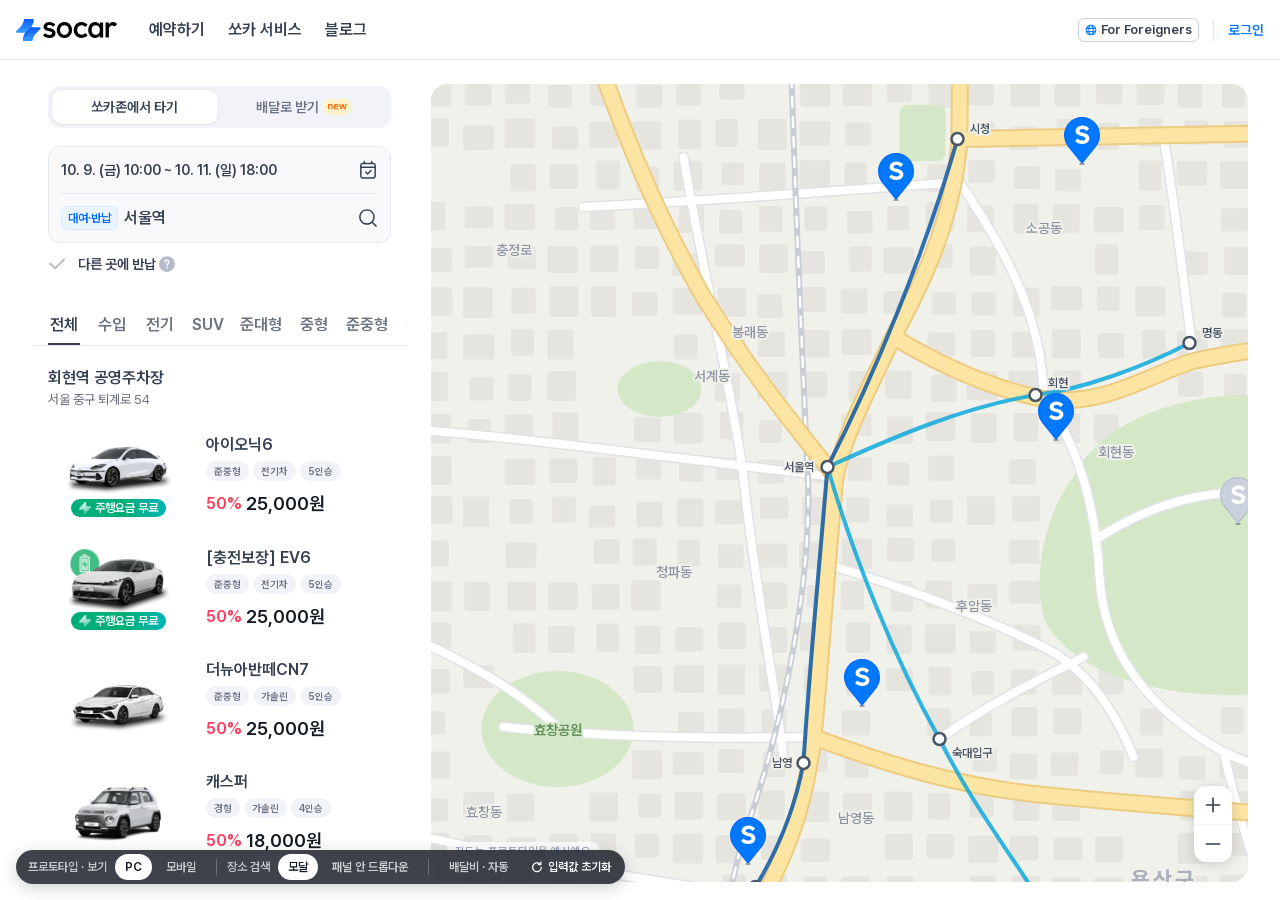
==== index.html @ 8767984e "Show empty delivery request reminder again after focus and scroll" ====
<!doctype html>
<html lang="ko">
<head>
<meta charset="utf-8">
<meta name="viewport" content="width=device-width, initial-scale=1, viewport-fit=cover">
<meta name="description" content="쏘카 웹 예약 — 쏘카존 예약과 배달을 한 화면에서 전환하는 프로토타입">
<title>쏘카존·배달 전환 프로토타입 | 쏘카 웹 예약</title>
<style>
@font-face{font-family:'Pretendard Variable';font-style:normal;font-weight:45 930;font-display:swap;src:url([data-uri]) format('woff2');}
:root{
  color-scheme:light;
  /* SOCAR FRAME 2.0 */
  --white:#FFFFFF;
  --gray-50:#F9F9FB;--gray-100:#F2F3F8;--gray-200:#E5E8EF;--gray-300:#CBD1DC;--gray-400:#B4BBCB;
  --gray-500:#99A1B1;--gray-600:#697383;--gray-700:#4A5667;--gray-800:#354153;--gray-900:#262F3C;--gray-1000:#141A24;
  --blue-50:#EBF5FF;--blue-100:#D6EBFF;--blue-400:#3393FF;--blue-500:#0078FF;--blue-600:#0069FF;--blue-700:#0052E0;
  --indigo-50:#ECEFFE;--indigo-100:#D7DEFE;--indigo-500:#4B68FF;--indigo-600:#3554F8;
  --orange-50:#FFF8E6;--orange-100:#FFF3CC;--orange-300:#FFC566;--orange-500:#FF8800;--orange-600:#FA7900;
  --text-strong:#141A24;--text-primary:#354153;--text-secondary:#697383;--text-tertiary:#99A1B1;--text-disabled:#B4BBCB;
  --primary:#0078FF;--primary-strong:#0069FF;--primary-heavy:#0052E0;
  --border-weak:#F2F3F8;--border:#E5E8EF;
  --negative:#FF3A5B;--positive-strong:#00BB83;--caution:#FF8800;
  --map-land:#F1F1EC;
  --font:'Pretendard Variable','Pretendard',-apple-system,BlinkMacSystemFont,'Apple SD Gothic Neo','Noto Sans KR','Malgun Gothic',system-ui,sans-serif;
  box-sizing:border-box;
  padding-top:env(safe-area-inset-top,0px);
  padding-bottom:env(safe-area-inset-bottom,0px);
}
*,*::before,*::after{box-sizing:border-box}
html{height:100%;scroll-padding-top:env(safe-area-inset-top,0px);-webkit-text-size-adjust:100%;text-size-adjust:100%}
body{margin:0;height:100%;background:#FFFFFF;color:var(--text-primary);font-family:var(--font);font-size:14px;line-height:22px;-webkit-font-smoothing:antialiased;-moz-osx-font-smoothing:grayscale;word-break:keep-all}
p,h2{margin:0}
button{font:inherit;color:inherit;background:none;border:0;padding:0;margin:0;cursor:pointer;text-align:inherit;-webkit-tap-highlight-color:transparent}
input{font:inherit;color:inherit}
svg{display:block;flex:none}
:focus{outline:none}
:focus-visible{outline:2px solid var(--primary);outline-offset:2px}
.sr-only{position:absolute;width:1px;height:1px;padding:0;margin:-1px;overflow:hidden;clip:rect(0,0,0,0);white-space:nowrap;border:0}
.defs{position:absolute;width:0;height:0;overflow:hidden}

/* ── Layout ── */
.app{height:100%;min-height:640px;display:flex;flex-direction:column}
.gnb{flex:none;height:60px;background:#fff;border-bottom:1px solid var(--gray-200);position:relative;z-index:30}
.gnb__inner{max-width:1280px;height:100%;margin:0 auto;padding:12px 16px;display:flex;align-items:center;gap:32px}
.gnb__logo{display:block;flex:none;width:101px;height:22px;border-radius:4px}
.gnb__nav{flex:1;min-width:0;display:flex;align-items:center;gap:23px}
.gnb__nav a{font-size:16px;font-weight:600;line-height:24px;color:var(--text-primary);text-decoration:none;white-space:nowrap;border-radius:6px}
.gnb__util{flex:none;display:flex;align-items:center;gap:14px}
.koro{display:inline-flex;align-items:center;gap:4px;padding:1px 6px;border:1px solid var(--gray-300);border-radius:6px;background:#fff;font-size:13px;font-weight:600;line-height:20px;color:var(--text-primary);text-decoration:none;white-space:nowrap}
.gnb__divider{width:1px;height:22px;border-radius:1px;background:var(--gray-200)}
.gnb__login{font-size:14px;font-weight:600;line-height:22px;color:var(--primary);border-radius:6px}
.main{flex:1;min-height:0;display:flex;justify-content:center;padding:24px 32px 18px}
.main__inner{flex:1;max-width:1280px;min-width:0;height:100%;display:flex;gap:24px}

/* ── Left panel ── */
.panel{flex:none;width:375px;min-height:0;display:flex;flex-direction:column}
.results-scroll{flex:1;min-height:0;overflow-y:auto;overscroll-behavior:contain;scrollbar-width:thin;scrollbar-color:var(--gray-300) transparent}
.controls{flex:none;padding:0 12px}
.seg{position:relative;display:flex;gap:4px;height:42px;padding:4px;border-radius:12px;background:var(--gray-100)}
.seg__slider{position:absolute;top:4px;left:4px;width:calc(50% - 6px);height:34px;border-radius:10px;background:#fff;box-shadow:0 0 2px rgba(38,47,60,.12),0 1px 2px rgba(38,47,60,.06);transition:transform .2s ease}
.seg[data-mode="delivery"] .seg__slider{transform:translateX(calc(100% + 4px))}
.seg__btn{position:relative;z-index:1;flex:1;min-width:0;height:34px;padding:6px;border-radius:10px;display:inline-flex;align-items:center;justify-content:center;gap:2px;font-size:14px;font-weight:600;line-height:22px;color:var(--text-secondary);white-space:nowrap;transition:color .2s ease}
.seg__btn[aria-selected="true"]{color:var(--text-primary)}
.seg__btn:focus-visible{outline-offset:-2px}
.seg__new{display:inline-flex;align-items:center;height:14px;padding:0 5px;margin-left:2px;border-radius:999px;background:var(--orange-100);font-size:9px;font-weight:700;line-height:14px;letter-spacing:.2px;color:var(--orange-600)}

.fields{display:flex;flex-direction:column;gap:6px;margin-top:18px}
.field{width:100%;display:flex;align-items:center;gap:12px;padding:12px;border:1px solid var(--border);border-radius:12px;background:#fff;text-align:left;transition:border-color .15s ease}
.field:hover{border-color:var(--gray-300)}
.field__text{flex:1;min-width:0;font-size:14px;font-weight:600;line-height:22px;color:var(--text-primary);white-space:nowrap;overflow:hidden;text-overflow:ellipsis}
.field__icon{flex:none;color:var(--text-primary)}
.loc{width:100%;display:flex;align-items:center;gap:12px;padding:10px 12px;border:1px solid var(--border);border-radius:12px;background:#fff;text-align:left;transition:border-color .15s ease}
.loc:hover{border-color:var(--gray-300)}
.loc__lead{flex:none;display:flex;align-items:center}
.loc__body{flex:1;min-width:0;display:flex;flex-direction:column;gap:1px}
.loc__title{font-size:16px;font-weight:600;line-height:24px;color:var(--text-primary);white-space:nowrap;overflow:hidden;text-overflow:ellipsis}
.loc__title.is-placeholder{color:var(--text-tertiary)}
.loc__sub{min-width:0;font-size:13px;font-weight:500;line-height:20px;color:var(--text-secondary);white-space:nowrap;overflow:hidden;text-overflow:ellipsis}
.loc__trail{flex:none;color:var(--text-primary)}
/* 배달 + 반납 묶음 */
.locgroup{border:1px solid var(--border);border-radius:12px;background:#fff;overflow:hidden}
.locrow{width:100%;display:flex;align-items:center;gap:12px;padding:10px 12px;background:#fff;text-align:left;transition:background-color .15s}
.locrow:hover{background:var(--gray-50)}
.locrow:focus-visible{outline-offset:-2px;border-radius:12px}
.locrow+.locrow{border-top:1px solid var(--border)}
.locrow__title{flex:1;min-width:0;font-size:16px;font-weight:600;line-height:24px;color:var(--text-primary);white-space:nowrap;overflow:hidden;text-overflow:ellipsis}
.locrow__title.is-placeholder{color:var(--text-tertiary)}
.tag{display:inline-flex;align-items:center;padding:2px 6px;border-radius:6px;font-size:12px;font-weight:600;line-height:18px;white-space:nowrap}
.tag--del{background:var(--blue-50);border:1px solid var(--blue-100);color:var(--primary-strong)}
.tag--ret{background:var(--indigo-50);border:1px solid var(--indigo-100);color:var(--indigo-500)}

.ret-slot{min-height:22px;margin-top:10px;display:flex}
.ret-info{display:flex;align-items:center;gap:6px;font-size:13px;font-weight:500;line-height:22px;color:var(--text-tertiary)}
.ret-toggle{display:inline-flex;align-items:center;gap:8px;border-radius:8px}
.ret-toggle__label{font-size:14px;font-weight:600;line-height:22px;color:#637080}
.ret-toggle__fee{margin-left:-4px;font-size:12px;font-weight:600;line-height:18px;color:var(--indigo-500)}

.chips{position:sticky;top:0;z-index:2;display:flex;gap:6px;margin-top:14px;padding:10px 12px;background:#fff;overflow-x:auto;scrollbar-width:none}
.results-scroll.is-browsing .chips{box-shadow:0 1px 0 var(--border-weak)}
.chips::-webkit-scrollbar{display:none}
.chip{flex:none;height:38px;padding:0 14px;border:1px solid var(--gray-200);border-radius:19px;background:#fff;font-size:14px;font-weight:600;line-height:22px;color:var(--text-primary);white-space:nowrap;transition:background-color .15s,border-color .15s,color .15s}
.chip:hover{border-color:var(--gray-300)}
.chip[aria-pressed="true"]{background:var(--gray-900);border-color:var(--gray-900);color:#fff}
.chip:focus-visible{outline-offset:1px}
.list{min-height:calc(100% - 58px);margin-top:6px;padding-bottom:64px}
.list:focus-visible{outline-offset:-2px;border-radius:16px}

/* zone groups / car items */
.zone-group{border-radius:24px;padding-bottom:16px;background:#fff;transition:background-color .5s ease}
.zone-group+.zone-group{margin-top:8px}
.zone-group.is-flash{background:var(--blue-50);transition-duration:.08s}
.zoneinfo{display:flex;align-items:center;gap:6px;padding:10px 16px 12px}
.zoneinfo__name{font-size:16px;font-weight:600;line-height:24px;color:var(--text-primary)}
.zoneinfo__copy{flex:1;min-width:0}
.zoneinfo__oneway{display:block;font-size:12px;line-height:20px;color:#0078FF;font-weight:600}
.zone-query-status{min-height:100px;padding:12px 16px;background:#F2F7FF;border-bottom:1px solid #E8EBF1;font-size:13px;line-height:20px;color:#374553}
.zone-query-status strong{display:block;color:#0078FF;font-size:14px}
.zone-query-status small{display:block;color:#646F80;font-size:11px}
.zone-ret-option{width:100%}
.zone-ret-option .ret-toggle{width:100%;padding:9px 10px;border:1px solid #DCE4EE;border-radius:8px;background:#F7F9FC}
.zone-ret-option .ret-toggle__label{color:#374553}
.zone-ret-option .ret-info{margin-top:6px;padding-left:2px;font-size:12px}
.zoneinfo__addr{font-size:12px;font-weight:500;line-height:18px;color:var(--text-secondary)}
.cars{display:flex;flex-direction:column;gap:2px}
.dlist{display:flex;flex-direction:column;gap:4px}
.car{position:relative;width:100%;display:flex;align-items:center;gap:16px;padding:12px 16px;border-radius:0;background:transparent;text-align:left;transition:background-color .15s ease}
@media (hover:hover) and (pointer:fine){.app:not(.is-mobile) button.car:hover{background:#F9F9FB;border-radius:12px}}
.car:focus-visible{outline-offset:-2px}
.car__dim{width:100%;display:flex;align-items:center;gap:16px;opacity:.3}
.car__thumb{flex:none;width:140px;display:flex;flex-direction:column;align-items:center}
.car__img{display:block;width:110px;height:70px;object-fit:cover}
.badge-free{position:relative;margin-top:-3px;display:inline-flex;align-items:center;gap:4px;padding:0 8px;border-radius:40px;background:linear-gradient(90deg,#00AE7A 56.754%,#00B5AF 94.296%);font-size:12px;font-weight:600;line-height:18px;color:#fff;white-space:nowrap}
.car__info{flex:1;min-width:0;display:flex;flex-direction:column;gap:10px}
.car__row{display:flex;flex-direction:column;gap:4px;min-width:0}
.car__name{font-size:16px;font-weight:600;line-height:24px;color:var(--text-primary);white-space:nowrap;overflow:hidden;text-overflow:ellipsis}
.car__chips{display:flex;flex-wrap:wrap;gap:4px}
.mini-chip{padding:2px 8px;border-radius:16px;background:var(--gray-100);font-size:10px;font-weight:600;line-height:16px;color:var(--text-secondary);white-space:nowrap}
.car__sub{display:flex;flex-direction:column}
.price{display:flex;align-items:center;gap:4px;font-weight:600;white-space:nowrap}
.price__rate{font-size:16px;line-height:24px;color:var(--negative)}
.price__amount{font-size:18px;line-height:26px;color:var(--text-strong)}
.fee{display:flex;align-items:center;gap:2px;font-size:10px;font-weight:600;line-height:16px;color:var(--indigo-600)}
.reserved-tag{position:absolute;left:50%;top:50%;transform:translate(-50%,-50%);padding:3px 8px;border-radius:6px;background:var(--gray-500);font-size:12px;font-weight:600;line-height:18px;color:#fff;white-space:nowrap}
.nudge{margin:0 12px 12px;padding:16px;border:1px solid var(--border);border-radius:16px;background:var(--gray-50)}
.nudge__title{font-size:16px;font-weight:600;line-height:24px;color:var(--text-strong)}
.nudge__body{margin-top:4px;font-size:14px;line-height:22px;color:var(--text-secondary)}
.nudge__actions{display:flex;flex-wrap:wrap;gap:8px;margin-top:14px}

/* ActionButton */
.btn{display:inline-flex;align-items:center;justify-content:center;padding:12px 18px;border-radius:12px;font-size:14px;font-weight:600;line-height:22px;white-space:nowrap;transition:filter .15s,background-color .15s}
.btn:hover{filter:brightness(.96)}
.btn--primary{background:var(--primary);color:#fff}
.btn--secondary{background:var(--blue-100);color:var(--primary-heavy)}
.btn:disabled{opacity:.4;cursor:default;filter:none}
.btn--ghost{background:transparent;color:var(--text-secondary)}
.btn--ghost:hover{filter:none;background:rgba(38,47,60,.06);color:var(--text-primary)}
.btn--sm{padding:6px 12px;border-radius:10px;font-size:13px;line-height:20px}
.btn--outline{background:#fff;color:var(--text-primary);box-shadow:inset 0 0 0 1px var(--gray-200)}
.btn--outline:hover{filter:none;background:var(--gray-50)}

/* ── Map ── */
.map{position:relative;flex:1;min-width:0;border-radius:16px;overflow:hidden;background:var(--map-land);isolation:isolate}
.map__viewport{position:absolute;inset:0;overflow:hidden;cursor:grab;touch-action:none;border-radius:16px}
.map__viewport.is-dragging{cursor:grabbing}
.map__viewport:focus-visible{outline:2px solid var(--primary);outline-offset:-2px}
.map__svg{position:absolute;inset:0;width:100%;height:100%;display:block;pointer-events:none;user-select:none;-webkit-user-select:none}
.ml{font-family:var(--font);paint-order:stroke;stroke:var(--map-land);stroke-width:calc(4px / var(--z,1));stroke-linejoin:round}
.ml--district{font-size:calc(22px / var(--z,1));font-weight:700;fill:#A9B0BB;letter-spacing:calc(3px / var(--z,1))}
.ml--area{font-size:calc(14px / var(--z,1));font-weight:500;fill:#8B93A1}
.ml--park{font-size:calc(14px / var(--z,1));font-weight:600;fill:#5C8C58;stroke:#D4E8C8}
.ml--water{font-size:calc(18px / var(--z,1));font-weight:600;fill:#6C9AC5;stroke:#BFD9F1;letter-spacing:calc(6px / var(--z,1))}
.ml--stn{font-size:calc(12px / var(--z,1));font-weight:600;fill:#4A5667}
.overlay{position:absolute;inset:0;overflow:hidden;pointer-events:none}
.overlay__layer{position:absolute;inset:0}
.map[data-mode="delivery"] #zoneLayer{visibility:hidden}
.poi{position:absolute;display:flex;align-items:center;gap:4px;transform:translate(-4px,-50%);font-size:12px;font-weight:600;line-height:16px;color:#4A5667;white-space:nowrap;opacity:0;transition:opacity .2s;text-shadow:0 0 3px #F1F1EC,0 0 3px #F1F1EC,0 0 2px #F1F1EC}
.poi::before{content:'';flex:none;width:8px;height:8px;border-radius:50%;background:#fff;border:2px solid #99A1B1}
.overlay.show-poi .poi{opacity:1}

/* zone pins */
.zpin{position:absolute;width:36px;height:48px;margin:-48px 0 0 -18px;border-radius:18px;transform-origin:50% 100%;transition:transform .16s ease;pointer-events:auto}
.zpin:hover,.zpin.is-hover,.zpin.is-active{transform:scale(1.14);z-index:3}
.zpin:focus-visible{outline-offset:0}
.zpin.is-enter svg{animation:pin-drop .34s cubic-bezier(.2,.7,.2,1) var(--d,0ms) both}
.zpin__tip{position:absolute;left:50%;bottom:calc(100% + 4px);transform:translateX(-50%);display:flex;align-items:center;gap:4px;padding:6px 10px;border-radius:12px;background:#fff;box-shadow:0 2px 10px rgba(38,47,60,.18);font-size:12px;font-weight:600;line-height:18px;color:var(--text-primary);white-space:nowrap;opacity:0;pointer-events:none;transition:opacity .15s}
.zpin__tip b{font-weight:600;color:var(--primary)}
.zpin.is-empty .zpin__tip b{color:var(--text-tertiary)}
.zpin:hover .zpin__tip,.zpin.is-hover .zpin__tip,.zpin.is-active .zpin__tip,.zpin:focus-visible .zpin__tip{opacity:1}

/* 배달·반납 핀 — 지도를 움직이면 가운데 핀이 꽂힘 */
.pin{position:absolute;display:flex;flex-direction:column;align-items:center;pointer-events:auto;cursor:pointer;border-radius:14px}
.map__viewport.is-dragging .pin{cursor:grabbing}
.pin:focus-visible{outline-offset:2px}
.pin.is-active{z-index:4}
.pin__label{display:inline-flex;align-items:center;justify-content:center;gap:4px;padding:4px 10px;border-radius:100px;background:var(--gray-900);font-size:12px;font-weight:600;line-height:18px;color:#fff;white-space:nowrap;box-shadow:0 2px 8px rgba(20,26,36,.25);transition:transform .18s cubic-bezier(.2,.7,.2,1),background-color .15s}
.pin__stem{width:2px;height:25px;border-radius:1px;background:var(--gray-900);transform-origin:50% 100%;transition:transform .18s cubic-bezier(.2,.7,.2,1)}
.pin--simple{transform:translate(-50%,-100%)}
.pin--car{transform:translate(-50%,-69px)}
.pin--car .pin__label{min-width:75px}
.pin--car .pin__stem{height:22px}
.pin__car{display:block;transition:transform .18s cubic-bezier(.2,.7,.2,1)}
.pin:hover .pin__label{background:var(--gray-1000)}
.pin__ground{position:absolute;left:50%;bottom:-3px;width:12px;height:5px;margin-left:-6px;border-radius:50%;background:rgba(20,26,36,.32);opacity:0;transition:opacity .15s}
.pin--car .pin__ground{bottom:-5px}
/* 들림 → 꽂힘 */
.pin.is-lifted .pin__label{transform:translateY(-10px)}
.pin.is-lifted .pin__stem{transform:scaleY(1.4)}
.pin--car.is-lifted .pin__stem{transform:scaleY(1.45)}
.pin--car.is-lifted .pin__car{transform:translateY(-10px)}
.pin.is-lifted .pin__ground{opacity:1}
.pin.is-plant .pin__label,.pin--car.is-plant .pin__car{animation:plant .32s cubic-bezier(.3,.7,.4,1)}
.pin.is-plant .pin__stem{animation:plant-stem .32s cubic-bezier(.3,.7,.4,1)}
@keyframes plant{0%{transform:translateY(-10px)}60%{transform:translateY(2px)}100%{transform:none}}
@keyframes plant-stem{0%{transform:scaleY(1.4)}60%{transform:scaleY(.92)}100%{transform:none}}
/* 가운데가 아닌 핀이 아직 확정 전이면 주황 점 */
.pin.is-pending .pin__label::after{content:'';width:6px;height:6px;border-radius:50%;background:var(--caution);box-shadow:0 0 0 2px var(--gray-900)}
.pin.is-enter{animation:pin-in .32s cubic-bezier(.2,.7,.2,1)}
/* 확정된 핀: 연필 아이콘 + hover/focus 때 '위치 수정'이 펼쳐짐 */
.pin.is-set .pin__label{gap:3px;padding:4px 8px 4px 10px}
.pin__name{white-space:nowrap}
.pin__more{max-width:0;opacity:0;overflow:hidden;white-space:nowrap;transition:max-width .22s cubic-bezier(.2,.7,.2,1),opacity .18s}
.pin__edit{opacity:.75}
.pin.is-set:hover .pin__label,.pin.is-set:focus-visible .pin__label{background:var(--primary)}
.pin.is-set:hover .pin__stem,.pin.is-set:focus-visible .pin__stem{background:var(--primary)}
.pin.is-set:hover .pin__more,.pin.is-set:focus-visible .pin__more,.pin.is-coach .pin__more{max-width:64px;opacity:1}
.pin.is-set:hover .pin__edit,.pin.is-set:focus-visible .pin__edit{opacity:1}
.pin.is-set.is-pending .pin__label::after{order:-1}
/* 처음 확정한 뒤 한 번 보여주는 말풍선 */
.pin__coach{position:absolute;left:calc(100% + 10px);top:-1px;padding:6px 10px;border-radius:10px;background:#fff;box-shadow:0 4px 14px rgba(38,47,60,.18);font-size:12px;font-weight:600;line-height:18px;color:var(--text-primary);white-space:nowrap;opacity:0;transform:translateX(-4px);pointer-events:none;transition:opacity .2s,transform .2s}
.pin__coach::before{content:'';position:absolute;left:-5px;top:50%;width:10px;height:10px;margin-top:-5px;background:#fff;transform:rotate(45deg);border-radius:2px}
.pin.is-coach .pin__coach{opacity:1;transform:none}
.pin.is-coach .pin__label{background:var(--primary)}
.pin.is-coach .pin__stem{background:var(--primary)}
.pin.is-editing .pin__coach{display:none}

.map__top{position:absolute;top:16px;left:50%;z-index:9;transform:translateX(-50%);width:calc(100% - 140px);display:flex;justify-content:center;pointer-events:none}
.snackbar{display:flex;align-items:center;gap:8px;max-width:100%;padding:12px 16px;border-radius:20px;background:var(--gray-900);font-size:14px;font-weight:400;line-height:22px;color:#fff;opacity:0;transform:translateY(-8px);transition:opacity .2s,transform .2s}
.snackbar.is-show{opacity:1;transform:none}
.map__research{position:absolute;top:16px;left:50%;z-index:7;display:inline-flex;align-items:center;gap:6px;padding:8px 14px 8px 12px;border-radius:100px;background:#fff;box-shadow:0 2px 12px rgba(38,47,60,.2);font-size:14px;font-weight:600;line-height:22px;color:var(--primary);white-space:nowrap;opacity:0;pointer-events:none;transform:translate(-50%,-6px);transition:opacity .2s,transform .2s}
.map__research.is-show{opacity:1;pointer-events:auto;transform:translate(-50%,0)}
.zoomctl{position:absolute;right:16px;bottom:20px;z-index:8;display:flex;flex-direction:column;border-radius:12px;background:#fff;box-shadow:0 2px 12px rgba(38,47,60,.18);overflow:hidden}
.zoomctl button{width:38px;height:38px;display:flex;align-items:center;justify-content:center;color:var(--text-primary);border-radius:0}
.zoomctl button:hover:not(:disabled){background:var(--gray-50)}
.zoomctl button+button{border-top:1px solid var(--gray-100)}
.zoomctl button:disabled{color:var(--text-disabled);cursor:default}
.zoomctl button:focus-visible{outline-offset:-2px}
.map__caption{padding:2px 8px;border-radius:6px;background:rgba(255,255,255,.82);font-size:11px;font-weight:500;line-height:16px;color:var(--text-tertiary)}

/* 하단 확정 바 (Figma: blur 15 · white 50% · radius 14) */
.pinbar{position:absolute;left:50%;bottom:20px;z-index:9;width:min(444px,calc(100% - 120px));transform:translateX(-50%);padding:12px 16px;border:1px solid #fff;border-radius:14px;background:rgba(255,255,255,.6);-webkit-backdrop-filter:blur(15px);backdrop-filter:blur(15px);box-shadow:0 4px 6px rgba(0,0,0,.04)}
.pinbar[hidden]{display:none}
.app:not(.is-mobile) .pinbar{top:20px;bottom:auto;width:min(540px,calc(100% - 32px))}
.app:not(.is-mobile) .map.has-pinbar .map__top{top:calc(var(--pinbar-height,68px) + 24px)}
.pinbar.is-enter{animation:bar-in .26s cubic-bezier(.2,.7,.2,1)}
.pinbar__row{display:flex;align-items:center;gap:12px}
.pinbar__row .btn--ghost{margin-right:-6px}
.pinbar__body{flex:1;min-width:0;display:flex;flex-direction:column;gap:1px}
.pinbar__name{display:inline-flex;align-items:center;gap:4px;max-width:100%;border-radius:6px;font-size:14px;font-weight:600;line-height:22px;color:var(--text-strong)}
.pinbar__name>span{min-width:0;white-space:nowrap;overflow:hidden;text-overflow:ellipsis}
.pinbar__name:hover{text-decoration:underline;text-underline-offset:3px}
.pinbar__name.is-loading{color:var(--text-tertiary)}
.pinbar__name.is-loading span{background:linear-gradient(90deg,#99A1B1 0%,#CBD1DC 50%,#99A1B1 100%);background-size:200% 100%;-webkit-background-clip:text;background-clip:text;color:transparent;animation:shimmer 1s linear infinite}
@keyframes shimmer{from{background-position:200% 0}to{background-position:0 0}}
.pinbar__addr{font-size:13px;font-weight:400;line-height:20px;color:#637080;white-space:nowrap;overflow:hidden;text-overflow:ellipsis}
.pinbar__actions{flex:none;display:flex;align-items:center;gap:6px}
.app:not(.is-mobile) .pinbar__actions .btn{padding:6px 10px;border-radius:8px;height:32px}
.app:not(.is-mobile) .pinbar__actions [data-bar="cancel"]{min-width:50px}
.app:not(.is-mobile) .pinbar__actions [data-bar="confirm"]{min-width:84px}
.pinbar .tag{border:0;box-shadow:inset 0 0 0 1px var(--blue-100)}
.pinbar .tag--ret{box-shadow:inset 0 0 0 1px var(--indigo-100)}
.pinbar__search-icon{flex:none;display:block}
.location-loading{display:inline-flex;align-items:center;justify-content:center;gap:5px;width:50px;height:22px;padding:0 11px;vertical-align:middle}
.location-loading img{flex:none;animation:dot 1s ease-in-out infinite}
.location-loading img:nth-child(2){animation-delay:.15s}
.location-loading img:nth-child(3){animation-delay:.3s}
.pinbar[data-location-state="blocked"] .pinbar__name,.pinbar[data-location-state="editing-blocked"] .pinbar__name,
[data-loc][data-location-state="blocked"] .loc__title,[data-loc][data-location-state="editing-blocked"] .loc__title,
[data-loc][data-location-state="blocked"] .locrow__title,[data-loc][data-location-state="editing-blocked"] .locrow__title{color:var(--text-secondary)}

/* 장소 검색 (모달 / 드롭다운 공통) */
.scrim{position:fixed;inset:0;z-index:60;background:rgba(20,26,36,.4);display:flex;align-items:center;justify-content:center;padding:24px}
.scrim.delivery-entry{background:rgba(0,0,0,.44)}
.scrim.is-enter{animation:fade-in .18s ease-out}
.sheet{display:flex;flex-direction:column;background:#fff}
.sheet--modal{width:min(480px,100%);height:min(699px,calc(100vh - 48px));border:1px solid var(--border);border-radius:24px;box-shadow:0 2px 10px rgba(0,0,0,.1);overflow:hidden}
.scrim.is-enter .sheet--modal{animation:sheet-in .22s cubic-bezier(.2,.7,.2,1)}
.sheet--dropdown{position:fixed;z-index:60;border:1px solid var(--border);border-radius:16px;box-shadow:0 12px 32px rgba(38,47,60,.18);overflow:hidden}
.sheet--dropdown.is-enter{animation:drop-in .16s ease-out}
.sheet__head{flex:none;display:flex;align-items:center;justify-content:space-between;gap:8px;min-height:62px;padding:10px 16px 0}
.sheet__title{font-size:18px;font-weight:600;line-height:26px;color:var(--text-strong)}
.sheet__close{width:40px;height:40px;margin-right:-8px;display:flex;align-items:center;justify-content:center;border-radius:10px;color:var(--text-strong)}
.sheet__close:hover{background:var(--gray-50)}
.sheet__search{flex:none;padding:12px 16px}
.sinput{display:flex;align-items:center;gap:8px;padding:12px 14px;border-radius:14px;background:var(--gray-100);cursor:text}
.sinput:focus-within{box-shadow:inset 0 0 0 1.5px var(--primary)}
.sinput input{flex:1;min-width:0;border:0;outline:0;background:transparent;font-size:16px;font-weight:600;line-height:24px;color:var(--text-strong)}
.sinput input::placeholder{color:var(--text-tertiary)}
.sinput svg{color:var(--gray-500)}
.sheet__body{flex:1;min-height:0;overflow-y:auto;padding-bottom:16px}
.sheet--dropdown .sheet__body{max-height:380px}
.sec-title{display:flex;align-items:center;gap:8px;padding:16px 16px 8px}
.sec-title p{flex:1;font-size:14px;font-weight:600;line-height:22px;color:var(--text-primary)}
.text-btn{font-size:13px;font-weight:500;line-height:20px;color:var(--text-secondary);border-radius:6px}
.text-btn:hover{color:var(--text-primary)}
.recent{display:flex;align-items:center;gap:12px;margin:0 16px;padding:16px 0;border-bottom:1px solid var(--border-weak)}
.recent__main{flex:1;min-width:0;display:flex;flex-direction:column;gap:2px;text-align:left;border-radius:8px}
.recent__line{display:flex;align-items:center;gap:8px}
.recent__name{min-width:0;font-size:16px;font-weight:400;line-height:24px;color:var(--text-primary);white-space:nowrap;overflow:hidden;text-overflow:ellipsis}
.recent__main:hover .recent__name{text-decoration:underline;text-underline-offset:3px}
.recent__addr{padding-left:26px;font-size:13px;font-weight:400;line-height:20px;color:var(--text-secondary)}
.recent__del{width:28px;height:28px;display:flex;align-items:center;justify-content:center;border-radius:8px;color:var(--gray-400)}
.recent__del:hover{background:var(--gray-50);color:var(--gray-600)}
.results{display:flex;flex-direction:column;gap:10px;padding:4px 16px 0}
.result{display:flex;align-items:center;gap:16px;padding:16px;border-radius:14px;background:var(--gray-50);cursor:pointer;transition:background-color .15s}
.result:hover,.result.is-active{background:var(--gray-100)}
.result__text{flex:1;min-width:0;display:flex;flex-direction:column;gap:4px}
.result__name{font-size:16px;font-weight:400;line-height:24px;color:var(--text-strong)}
.result__name b{font-weight:600}
.result__addr{font-size:13px;font-weight:400;line-height:20px;color:var(--text-secondary)}
.sheet__empty{padding:28px 16px;text-align:center;font-size:14px;line-height:22px;color:var(--text-secondary)}
.sheet__empty b{display:block;margin-bottom:4px;font-weight:600;color:var(--text-primary)}

/* 프로토타입 전용 옵션 */
.proto-opt{position:fixed;left:16px;bottom:calc(16px + env(safe-area-inset-bottom,0px));z-index:70;display:flex;align-items:center;gap:4px;padding:4px 4px 4px 12px;border-radius:999px;background:rgba(20,26,36,.82);-webkit-backdrop-filter:blur(8px);backdrop-filter:blur(8px);box-shadow:0 4px 16px rgba(20,26,36,.2)}
.proto-opt__label{margin-right:4px;font-size:12px;font-weight:600;line-height:18px;color:rgba(255,255,255,.7);white-space:nowrap}
.proto-opt button{padding:4px 10px;border-radius:999px;font-size:12px;font-weight:600;line-height:18px;color:rgba(255,255,255,.75);white-space:nowrap}
.proto-opt button[aria-pressed="true"]{background:#fff;color:var(--text-strong)}
.proto-opt button:focus-visible{outline-color:#fff}

@keyframes pin-drop{from{opacity:0;transform:translateY(-14px)}to{opacity:1;transform:none}}
@keyframes pin-in{from{opacity:0;filter:blur(1px)}to{opacity:1;filter:none}}
@keyframes bar-in{from{opacity:0;transform:translate(-50%,10px)}to{opacity:1;transform:translate(-50%,0)}}
@keyframes fade-in{from{opacity:0}to{opacity:1}}
@keyframes sheet-in{from{opacity:0;transform:translateY(12px) scale(.98)}to{opacity:1;transform:none}}
@keyframes drop-in{from{opacity:0;transform:translateY(-6px)}to{opacity:1;transform:none}}
@keyframes shake{0%,100%{transform:translate(-50%,0)}25%{transform:translate(calc(-50% - 6px),0)}50%{transform:translate(calc(-50% + 6px),0)}75%{transform:translate(calc(-50% - 3px),0)}}
.pinbar.is-shake{animation:shake .34s ease-in-out}

@media (prefers-reduced-motion:reduce){
  *,*::before,*::after{animation-duration:.01ms!important;animation-iteration-count:1!important;transition-duration:.01ms!important;scroll-behavior:auto!important}
}

/* 일시 선택 (예시 일정) */
.sheet--dropdown .pop__title{padding:14px 16px 6px;font-size:14px;font-weight:600;line-height:22px;color:var(--text-strong)}
.pop__opts{padding:0 8px}
.opt{width:100%;display:flex;align-items:center;gap:10px;padding:10px 8px;border-radius:12px;font-size:14px;font-weight:600;line-height:22px;color:var(--text-primary);text-align:left}
.opt:hover{background:var(--gray-50)}
.pop__foot{margin-top:4px;padding:10px 16px 12px;border-top:1px solid var(--border-weak);font-size:12px;font-weight:500;line-height:18px;color:var(--text-tertiary)}


/* ── 모바일: 지도 전체 화면 + 왼쪽 패널을 바텀시트로 ── */
.stage{height:100%}
.sheet-handle{display:none}
.proto-opt__sep{width:1px;height:16px;margin:0 6px;background:rgba(255,255,255,.25)}
body.is-narrow .proto-opt{top:calc(11px + env(safe-area-inset-top,0px));bottom:auto;left:auto;right:72px;padding:3px}
body.is-narrow .proto-opt>:not(.proto-opt__reset){display:none}
.stage.is-frame{display:flex;align-items:center;justify-content:center;min-height:100%;padding:24px;background:#E7E9EE}
.stage.is-frame .app{width:390px;height:min(844px,calc(100vh - 48px));min-height:0;border-radius:40px;overflow:hidden;position:relative;background:#fff;box-shadow:0 0 0 10px #1C1E21,0 0 0 11px #3A3D42,0 30px 70px rgba(20,26,36,.35)}
.app.is-mobile{position:relative;overflow:hidden;min-height:0}
.app.is-mobile .gnb{height:52px}
.app.is-mobile .gnb__inner{gap:12px;padding:10px 16px}
.app.is-mobile .gnb__nav,.app.is-mobile .koro,.app.is-mobile .gnb__divider{display:none}
.app.is-mobile .gnb__util{margin-left:auto}
.app.is-mobile .main{padding:0;display:block;position:relative}
.app.is-mobile .main__inner{display:block;position:relative;height:100%;max-width:none}
.app.is-mobile .map{position:absolute;inset:0;border-radius:0;max-width:none;height:auto;margin:0}
.app.is-mobile .map__viewport{border-radius:0}
.app.is-mobile .panel{position:absolute;left:0;right:0;bottom:0;z-index:20;width:auto;max-width:none;height:100%;margin:0;background:#fff;border-radius:var(--sheet-radius,20px) var(--sheet-radius,20px) 0 0;box-shadow:0 -4px 24px rgba(38,47,60,.14);transform:translateY(var(--sheet-y,45%));transition:transform .32s cubic-bezier(.2,.7,.2,1),border-radius .32s cubic-bezier(.2,.7,.2,1)}
.app.is-mobile .panel.is-dragging{transition:none}
.app.is-mobile .sheet-handle{flex:none;display:flex;align-items:center;justify-content:center;height:var(--sheet-top-space,26px);opacity:var(--sheet-handle-opacity,1);overflow:hidden;cursor:grab;touch-action:none;transition:height .32s cubic-bezier(.2,.7,.2,1),opacity .16s ease}
.app.is-mobile .sheet-handle:active{cursor:grabbing}
.app.is-mobile .sheet-handle span{width:36px;height:4px;border-radius:2px;background:var(--gray-300)}
.app.is-mobile .sheet-handle:focus-visible{outline-offset:-4px}
.app.is-mobile .fields{margin-top:14px}
.app.is-mobile .results-scroll{flex:none;height:calc(var(--sheet-visible,100%) - var(--sheet-top-space,26px));transition:height .32s cubic-bezier(.2,.7,.2,1)}
.app.is-mobile .results-scroll{touch-action:pan-x pinch-zoom}
.app.is-mobile .panel.is-dragging .sheet-handle,.app.is-mobile .panel.is-dragging .results-scroll{transition:none}
.app.is-mobile .panel[data-snap="full"] .sheet-handle{pointer-events:none}
.sheet-map-return{display:none}
.app.is-mobile .sheet-map-return{position:absolute;display:inline-flex;align-items:center;justify-content:center;gap:6px;left:calc(50% + .5px);bottom:calc(20px + env(safe-area-inset-bottom,0px));transform:translateX(-50%);z-index:21;width:134px;height:40px;padding:9px 16px;border:0;border-radius:48px;background:var(--white);color:var(--text-primary);font-size:14px;font-weight:600;line-height:22px;white-space:nowrap;box-shadow:inset 0 0 0 1px var(--gray-900),0 0 6px rgba(38,47,60,.04),0 3px 2px rgba(38,47,60,.04),0 2px 8px rgba(38,47,60,.08);opacity:0;visibility:hidden;pointer-events:none;transition:opacity .16s ease,visibility 0s linear .16s}
.app.is-mobile.is-sheet-full:not(.is-detail) .sheet-map-return{opacity:1;visibility:visible;pointer-events:auto;transition:opacity .16s ease .12s,visibility 0s}
.sheet-map-return img{flex:none}
.app.is-mobile .panel[data-snap="full"] .list{padding-bottom:calc(96px + env(safe-area-inset-bottom,0px))}
.app.is-mobile .chips{margin-top:12px}
.app.is-mobile .list{padding-bottom:calc(24px + env(safe-area-inset-bottom,0px))}
.app.is-mobile .map__top{top:12px;width:calc(100% - 24px)}
.app.is-mobile .snackbar{font-size:14px}
.app.is-mobile .map__research{top:12px}

.app.is-mobile .zoomctl{right:12px;bottom:calc(var(--pad-b,0px) + 12px)}
/* 수정 중: 시트 대신 하단에 붙는 확정 시트 */
.app.is-mobile .pinbar{left:0;right:0;bottom:0;width:auto;transform:none;z-index:25;padding:18px 16px calc(16px + env(safe-area-inset-bottom,0px));border:0;border-radius:20px 20px 0 0;background:#fff;-webkit-backdrop-filter:none;backdrop-filter:none;box-shadow:0 -4px 24px rgba(38,47,60,.14)}
.app.is-mobile .pinbar.is-enter{animation:bar-up .3s cubic-bezier(.2,.7,.2,1)}
.app.is-mobile .pinbar.is-shake{animation:shake-m .34s ease-in-out}
.app.is-mobile .pinbar__row{flex-wrap:wrap;row-gap:16px}
.app.is-mobile .pinbar__actions{flex:1 1 100%;gap:12px}
.app.is-mobile .pinbar__body{flex:1 1 calc(100% - 56px)}
.app.is-mobile .pinbar__name{font-size:16px;line-height:24px}
.app.is-mobile .pinbar__addr{font-size:14px;line-height:22px}
.app.is-mobile .pinbar__row .btn{flex:1;padding:14px 18px;border-radius:14px;font-size:16px;line-height:24px}
.app.is-mobile .pinbar__row .btn--ghost{flex:0 0 96px;margin-right:0;background:var(--gray-100);color:var(--text-primary)}
@keyframes bar-up{from{transform:translateY(100%)}to{transform:none}}
@keyframes shake-m{0%,100%{transform:none}25%{transform:translateX(-6px)}50%{transform:translateX(6px)}75%{transform:translateX(-3px)}}
/* 장소 검색은 전체 화면, 일시는 바텀시트 */
.app.is-mobile .scrim{position:absolute;inset:0;z-index:60;padding:0;background:transparent;align-items:stretch}
.app.is-mobile .sheet--modal{width:100%;height:100%;border:0;border-radius:0;box-shadow:none}
.app.is-mobile .scrim.is-enter .sheet--modal{animation:sheet-up .26s cubic-bezier(.2,.7,.2,1)}
.app.is-mobile .scrim.scrim--bottom{align-items:flex-end;background:rgba(20,26,36,.4)}
.sheet--bottom{width:100%;border-radius:20px 20px 0 0;padding-bottom:calc(12px + env(safe-area-inset-bottom,0px));box-shadow:0 -8px 24px rgba(38,47,60,.16)}
.app.is-mobile .scrim.is-enter .sheet--bottom{animation:sheet-up .26s cubic-bezier(.2,.7,.2,1)}
.sheet--bottom .pop__title{padding:18px 20px 8px;font-size:18px;font-weight:600;line-height:26px;color:var(--text-strong)}
.sheet--bottom .pop__opts{padding:0 12px}
.sheet--bottom .opt{padding:14px 8px;font-size:16px;line-height:24px}
.sheet--bottom .pop__foot{padding:12px 20px 4px}
@keyframes sheet-up{from{opacity:.6;transform:translateY(32px)}to{opacity:1;transform:none}}
/* 모바일: 안내 말풍선은 핀 위로 */
.app.is-mobile .pin__coach{left:50%;top:auto;bottom:calc(100% + 10px);transform:translate(-50%,4px)}
.app.is-mobile .pin.is-coach .pin__coach{transform:translate(-50%,0)}
.app.is-mobile .pin__coach::before{left:50%;top:auto;bottom:-5px;margin:0 0 0 -5px}

/* 확정된 핀의 연필 배지 — hover가 없는 모바일에서도 '눌러서 고칠 수 있는 핀'으로 보이게 */
.pin.is-set .pin__label{padding:4px 18px 4px 10px}
.pin__badge{position:absolute;top:2px;right:-10px;width:22px;height:22px;border-radius:50%;display:flex;align-items:center;justify-content:center;background:#fff;color:var(--gray-900);box-shadow:0 1px 4px rgba(20,26,36,.28),0 0 0 1px rgba(20,26,36,.06);transition:transform .15s,color .15s}
.pin__badge .pin__edit{opacity:1}
.pin.is-set:hover .pin__badge,.pin.is-set:focus-visible .pin__badge,.pin.is-coach .pin__badge{color:var(--primary)}
.pin.is-set:active .pin__label{transform:scale(.96)}
.pin.is-set:active .pin__badge{transform:scale(.9)}
.pin.is-set.is-pending .pin__label::after{display:none}
.pin.is-set.is-pending .pin__badge{box-shadow:0 0 0 2px var(--caution),0 1px 4px rgba(20,26,36,.28)}
.app.is-mobile .pin__badge{width:24px;height:24px;top:1px;right:-12px}
/* 검색 화면의 '지도에서 핀 위치 조정하기' */
.sheet__maprow{flex:none;display:flex;align-items:center;gap:8px;margin:0 16px 4px;padding:12px 4px;border-bottom:1px solid var(--border-weak);font-size:15px;font-weight:600;line-height:22px;color:var(--primary);text-align:left;border-radius:8px}
.sheet__maprow span{flex:1}
.sheet__maprow .chev{color:var(--gray-400)}
.sheet__maprow:hover{background:var(--blue-50)}

/* 편도 핀 구분: 배달 = 검정 채움, 반납 = 흰 바탕 + 검정 테두리 (색 대신 형태로 구분) */
.app.pins-split .pin--simple.pin--ret .pin__label{background:#fff;color:var(--gray-900);box-shadow:inset 0 0 0 2px var(--gray-900),0 2px 8px rgba(20,26,36,.18)}
.app.pins-split .pin--simple.pin--ret:hover .pin__label,.app.pins-split .pin--simple.pin--ret:focus-visible .pin__label,.app.pins-split .pin--simple.pin--ret.is-coach .pin__label{background:#fff;color:var(--primary);box-shadow:inset 0 0 0 2px var(--primary),0 2px 8px rgba(20,26,36,.18)}
.app.pins-split .pin--simple.pin--ret.is-set .pin__badge{background:var(--gray-900);color:#fff}
.app.pins-split .pin--simple.pin--ret.is-set:hover .pin__badge,.app.pins-split .pin--simple.pin--ret.is-coach .pin__badge{background:var(--primary);color:#fff}

.proto-opt .proto-opt__reset{display:inline-flex;align-items:center;gap:4px;padding:4px 10px 4px 8px;color:#fff}
.proto-opt .proto-opt__reset:hover{background:rgba(255,255,255,.14)}
.proto-opt__reset svg{width:14px;height:14px}
/* 숨겨진 시트 안 요소에 포커스가 가도 화면 전체가 밀리지 않게 */
.app.is-mobile,.app.is-mobile .main,.app.is-mobile .main__inner{overflow:hidden;overflow:clip}

/* ── v11: 피그마 pin · 지도-장소표기 · 장소 인풋 · 배달비 안내 · 검색 ── */
.pin.is-set .pin__label{padding:4px 10px;gap:3px}
.pin__label .pin__edit{opacity:1}
.pin.is-set.is-pending .pin__label::after{display:block;content:'';width:6px;height:6px;border-radius:50%;background:var(--caution);box-shadow:none}
.pin.is-blocked .pin__label{background:var(--gray-500);color:#fff}
.pin.is-blocked .pin__stem{background:var(--gray-500)}
.app.pins-split .pin--simple.pin--ret.is-blocked .pin__label{background:#fff;color:var(--gray-500);box-shadow:inset 0 0 0 2px var(--gray-400),0 2px 8px rgba(20,26,36,.12)}
.app.pins-split .pin--simple.pin--ret.is-blocked .pin__stem{background:var(--gray-400)}
.dots{display:inline-flex;align-items:center;gap:4px;height:24px;vertical-align:top}
.dots i{width:6px;height:6px;border-radius:50%;background:var(--gray-400);animation:dot 1s ease-in-out infinite}
.dots i:nth-child(2){animation-delay:.15s}
.dots i:nth-child(3){animation-delay:.3s}
@keyframes dot{0%,100%{opacity:.35}50%{opacity:1}}
.pinbar__name .dots{height:22px}
.pinbar__addr.is-muted,.loc__sub.is-muted{color:var(--text-tertiary)}
.pinbar .btn--primary:disabled{opacity:1;background:var(--gray-100);color:var(--text-disabled)}
.pinbar[data-location-state="loading"] .btn--primary:disabled{background:var(--primary);color:var(--white)}
.locrow__hint{margin-left:8px;font-size:14px;font-weight:500;color:var(--text-tertiary)}
.feeband-slot{flex:none;margin-top:12px;padding:0 1px}
.feeband-slot[hidden]{display:none}
.feeband{display:flex;align-items:center;justify-content:center;gap:6px;height:24px;padding:2px 24px;border-radius:12px;background:linear-gradient(90deg,rgba(249,249,251,0) 0%,#F9F9FB 20%,#F9F9FB 80%,rgba(249,249,251,0) 100%);font-size:13px;font-weight:600;line-height:20px;color:#637080}
.feeband svg{color:var(--gray-700)}
.feeband.is-free{background:linear-gradient(90deg,rgba(235,245,255,0) 0%,#EBF5FF 20%,#EBF5FF 80%,rgba(235,245,255,0) 100%);color:var(--primary)}
.feeband.is-free svg{color:var(--primary)}
.proto-fee-menu{position:fixed;z-index:75;width:196px;padding:8px;border:1px solid var(--border);border-radius:16px;background:#fff;box-shadow:0 12px 32px rgba(38,47,60,.18)}
.proto-fee-menu p{padding:6px 8px;font-size:12px;color:var(--text-secondary)}
.proto-fee-menu button{display:flex;align-items:center;gap:8px;width:100%;padding:10px 8px;border-radius:8px;font-size:14px}
.proto-fee-menu button:hover{background:var(--gray-50)}
.proto-fee-menu button[aria-checked="true"]{background:var(--blue-50);color:var(--primary);font-weight:600}
body.is-narrow .proto-opt .proto-opt__settings{display:block;padding:4px 8px;font-size:11px;color:#fff}
body.is-narrow .proto-opt .proto-opt__reset{width:28px;padding:4px 7px;font-size:0;gap:0}
.maplink{flex:none;align-self:flex-start;display:inline-flex;align-items:center;gap:6px;margin:0 16px 4px;padding:2px 0;border-radius:6px;font-size:13px;font-weight:600;line-height:20px;color:var(--text-secondary)}
.maplink:hover{color:var(--text-primary)}
.suggest{display:block;width:100%;padding:16px 16px 0;background:#fff;text-align:left}
.suggest:hover,.suggest:focus-visible{background:var(--gray-50)}
.suggest__text{display:block;padding-bottom:16px;border-bottom:1px solid var(--border-weak);font-size:16px;font-weight:400;line-height:24px;color:var(--text-primary)}
.suggest__text b{font-weight:600;color:var(--primary)}
.sinput__clear{flex:none;display:flex;align-items:center;justify-content:center;width:22px;height:22px;border-radius:50%;color:var(--gray-400)}
.sinput__clear:hover{color:var(--gray-600)}
.sinput__clear[hidden],.sinput__icon[hidden]{display:none}
.sinput__icon{flex:none;display:flex;color:var(--gray-500)}

/* 배달·반납 불가 지역: 배달 모드에서만 딤드 + 빗금 */
#mNoSvc{opacity:0;transition:opacity .25s ease}
.map[data-mode="delivery"] #mNoSvc{opacity:1}
.map__notes{position:absolute;left:16px;bottom:20px;z-index:4;display:flex;flex-direction:column;align-items:flex-start;gap:6px;pointer-events:none}
.map__legend{display:none;align-items:center;gap:6px;padding:4px 10px 4px 6px;border-radius:8px;background:rgba(255,255,255,.92);box-shadow:0 1px 4px rgba(38,47,60,.12);font-size:12px;font-weight:600;line-height:18px;color:var(--text-primary)}
.map[data-mode="delivery"] .map__legend{display:inline-flex}
.map__swatch{width:16px;height:12px;border-radius:3px;background:repeating-linear-gradient(45deg,rgba(38,47,60,.36) 0 2px,rgba(38,47,60,.16) 2px 6px);box-shadow:inset 0 0 0 1px rgba(38,47,60,.12)}
.app.is-mobile .map__notes{left:12px;bottom:calc(var(--pad-b,0px) + 12px)}

/* 960px 이하·모바일: 넓은 화면에선 시트·확정 시트·검색을 가운데 600px로 */
.app.is-mobile .panel{left:50%;right:auto;width:min(100%,600px);transform:translate(-50%,var(--sheet-y,45%))}
.app.is-mobile .pinbar{left:50%;right:auto;width:min(100%,600px);transform:translateX(-50%)}
.app.is-mobile .pinbar.is-enter{animation:bar-up-c .3s cubic-bezier(.2,.7,.2,1)}
.app.is-mobile .pinbar.is-shake{animation:shake-c .34s ease-in-out}
@keyframes bar-up-c{from{transform:translate(-50%,100%)}to{transform:translate(-50%,0)}}
@keyframes shake-c{0%,100%{transform:translateX(-50%)}25%{transform:translateX(calc(-50% - 6px))}50%{transform:translateX(calc(-50% + 6px))}75%{transform:translateX(calc(-50% - 3px))}}
.app.is-mobile .scrim{justify-content:center;background:rgba(20,26,36,.4)}
.app.is-mobile .scrim.delivery-entry{background:rgba(0,0,0,.44)}
.app.is-mobile .sheet--modal{width:min(100%,600px)}
.sheet--bottom{width:min(100%,600px)}
.app.is-mobile .scrim.scrim--bottom{justify-content:center}
/* 모바일 확정 시트: 취소는 좁게, 확정이 주 버튼으로 읽히게 */
.app.is-mobile .pinbar__row .btn--outline{flex:0 0 104px}

/* 확정 전 표시용 주황 점은 쓰지 않음 — 확정 전 변경이 남은 채로 다른 핀으로 넘어가는 상태 자체를 가드로 막음 */
.pin.is-pending .pin__label::after,.pin.is-set.is-pending .pin__label::after{content:none;display:none}
/* 모바일 레이아웃(960px 이하)에선 바텀시트·확정 시트·검색·일시 시트 모두 화면 폭을 가득 채움 */
.app.is-mobile .panel{left:0;right:0;width:auto;transform:translateY(var(--sheet-y,45%))}
.app.is-mobile .pinbar{left:0;right:0;width:auto;transform:none}
.app.is-mobile .pinbar.is-enter{animation:bar-up .3s cubic-bezier(.2,.7,.2,1)}
.app.is-mobile .pinbar.is-shake{animation:shake-m .34s ease-in-out}
.app.is-mobile .sheet--modal{width:100%}
.sheet--bottom{width:100%}

/* 캘린더 + 10분 단위 시간 휠 */
.date-picker{width:344px;padding:12px 16px 16px;max-height:calc(100vh - 24px);overflow-y:auto;background:#fff}
.date-picker__head{display:flex;align-items:center;justify-content:space-between;font-size:14px;font-weight:600;color:var(--text-secondary)}
.date-picker__close{display:flex;align-items:center;justify-content:center;width:28px;height:28px;border-radius:8px}
.date-picker__month{display:flex;align-items:center;justify-content:center;gap:24px;height:56px}
.date-picker__month h2{min-width:118px;text-align:center;font-size:24px;line-height:32px;font-weight:700;color:#101418}
.date-picker__month button{display:flex;align-items:center;justify-content:center;width:36px;height:36px;border-radius:10px}
.date-picker__month button:disabled{color:var(--gray-300);cursor:default}
.date-picker__prev svg{transform:rotate(180deg)}
.calendar-week,.calendar-grid{display:grid;grid-template-columns:repeat(7,minmax(0,1fr));text-align:center}
.calendar-week{padding:10px 0;border-bottom:1px solid var(--border);font-size:13px;color:var(--text-secondary)}
.calendar-week span:first-child,.calendar-day.is-sunday:not(:disabled){color:var(--negative)}
.calendar-grid{padding:8px 0}
.calendar-day{position:relative;height:44px;font-size:14px;border-radius:0;isolation:isolate}
.calendar-day:disabled{color:var(--gray-300);cursor:default}
.calendar-day.is-range{background:var(--blue-50)}
.calendar-day.is-start{border-radius:22px 0 0 22px}
.calendar-day.is-end{border-radius:0 22px 22px 0}
.calendar-day.is-start.is-end{border-radius:22px}
.calendar-day.is-start::before,.calendar-day.is-end::before{content:'';position:absolute;z-index:-1;width:30px;height:30px;top:7px;left:calc(50% - 15px);border-radius:50%;background:var(--gray-800)}
.calendar-day.is-start,.calendar-day.is-end,.calendar-day.is-sunday.is-start,.calendar-day.is-sunday.is-end{color:#fff!important;font-weight:600}
.calendar-day.is-today:not(.is-start):not(.is-end)::after{content:'';position:absolute;width:4px;height:4px;border-radius:50%;background:var(--primary);bottom:4px;left:calc(50% - 2px)}
.calendar-day:focus-visible{outline-offset:-3px;border-radius:8px}
.date-times{display:grid;grid-template-columns:1fr 1fr;gap:8px;margin-top:8px}
.date-time__label{width:100%;padding:10px 0;border-bottom:1px solid var(--border);font-size:16px;font-weight:500;text-align:center;color:var(--text-secondary)}
.date-time__label[aria-pressed="true"]{color:var(--primary);border-color:var(--primary)}
.time-picker{position:relative;display:flex;align-items:center;height:132px;margin-top:8px;isolation:isolate}
.time-picker::before{position:absolute;inset:44px 0;background:var(--gray-100);border-radius:12px;content:'';z-index:-1}
.time-picker__colon{flex:none;width:12px;font-size:18px;font-weight:600;text-align:center}
.time-wheel{flex:1;min-width:0;height:132px;overflow-y:auto;overscroll-behavior:contain;scroll-snap-type:y mandatory;scrollbar-width:none;padding:44px 0;touch-action:pan-y}
.time-wheel::-webkit-scrollbar{display:none}
.time-wheel:focus-visible{outline-offset:-2px;border-radius:12px}
.time-wheel button{display:block;width:100%;height:44px;scroll-snap-align:center;scroll-snap-stop:always;font-size:18px;color:var(--text-secondary);text-align:center}
.time-wheel button[aria-selected="true"]{font-weight:600;color:var(--text-strong)}
.date-picker__hint{min-height:20px;margin:8px 0 12px;font-size:12px;line-height:20px;text-align:center;color:var(--text-secondary)}
.date-picker__hint.is-error{color:var(--negative)}
.date-picker__apply{width:100%;border-radius:12px}
.app.is-mobile .date-picker{width:100%;max-height:calc(100% - 16px);border-radius:20px 20px 0 0;padding-bottom:calc(16px + env(safe-area-inset-bottom,0px))}
.app.is-mobile .date-picker__apply{padding:14px 18px}

/* ── 차량 상세·주문서 (Figma 11950:181330 / PC·모바일) ── */
.app.is-detail .main{display:none}
.detail{flex:1;min-height:0;overflow-y:auto;overscroll-behavior:contain;background:var(--white);scroll-behavior:smooth}
.detail[hidden]{display:none}
.detail__wrap{max-width:1200px;margin:0 auto;padding:0 0 100px;position:relative}
.detail__back{position:absolute;top:14px;left:16px;display:flex;align-items:center;gap:4px;color:var(--text-secondary);font-size:13px;line-height:20px;min-height:36px;border-radius:6px;z-index:1}
.detail__mobile-header{display:none}
.detail__grid{display:grid;grid-template-columns:minmax(0,720px) 380px;gap:100px;align-items:start}
.detail__left{min-width:0}
.detail__hero{padding:30px 16px 20px}
.detail__photo{display:block;width:320px;height:159px;max-width:100%;object-fit:contain;margin:0 auto 50px}
.detail__title{display:flex;align-items:center;justify-content:space-between;gap:12px;height:32px}
.detail__title h1{margin:0;font-size:22px;line-height:30px;color:var(--text-strong);font-weight:700}
.detail__title .btn{white-space:nowrap}
.detail__date{display:none}
.detail__options{padding:0 16px 24px;display:grid;gap:12px}
.detail__options>h2{display:none}
.detail__option{background:var(--gray-50);border-radius:14px;padding:14px 16px;position:relative}
.detail__option summary{display:flex;align-items:center;gap:6px;list-style:none;font-weight:600;font-size:13px;line-height:20px;color:#00a180}
.detail__option--luggage summary{color:var(--primary-strong)}
.detail summary::-webkit-details-marker{display:none}
.detail__option summary .detail__icon--chevron{position:absolute;right:16px;top:28px}
.detail__option:not([open]) .detail__icon--chevron{transform:rotate(180deg)}
.detail__tags{display:flex;gap:4px;flex-wrap:wrap;margin-top:6px;padding-right:40px}
.detail__tags span{padding:2px 6px;border:0;box-shadow:inset 0 0 0 1px var(--gray-100);border-radius:6px;background:var(--white);font-size:12px;line-height:18px;font-weight:500}
.detail__icon{display:inline-block;vertical-align:middle;flex:none}
.detail__section{padding:24px 16px;border-top:12px solid var(--gray-100);scroll-margin-top:16px}
.detail__heading{display:flex;align-items:center;gap:6px;margin:0 0 20px;font-size:16px;line-height:24px;font-weight:600;color:var(--text-primary)}
.detail__heading button{display:inline-flex;align-items:center;justify-content:center;border-radius:6px}
.detail__heading .detail__more{margin-left:auto;font-size:13px;line-height:20px;color:var(--text-secondary);font-weight:400}
.detail__muted{font-size:14px;line-height:22px;color:var(--text-secondary);margin:-14px 0 20px}
.detail__place{display:flex;align-items:center;gap:10px;width:100%;text-align:left;margin:16px 0;font-size:16px;line-height:24px;color:var(--text-primary);font-weight:600}
.detail__place:first-of-type{margin-top:0}
.detail__place .tag{white-space:nowrap;flex:none;font-size:12px;line-height:18px;padding:2px 6px;border-radius:6px;box-shadow:inset 0 0 0 1px var(--blue-100)}
.detail__place-name{flex:1;min-width:0}
.detail__request{display:flex;flex-direction:column;justify-content:space-between;gap:6px;height:120px;border:1px solid var(--gray-200);border-radius:12px;padding:14px 16px;background:var(--white)}
.detail__request textarea{display:block;width:100%;flex:1;min-height:0;resize:none;border:0;background:none;outline:none;font-family:var(--font);font-size:16px;line-height:24px;color:var(--text-primary);padding:0}
.detail__request textarea::placeholder{color:var(--text-secondary)}
.detail__request:focus-within{border-color:#99ceff}
.detail__request.is-saved{background:var(--white);border-color:var(--gray-200)}
.detail__request-foot{display:flex;justify-content:space-between;align-items:center;color:var(--text-tertiary);font-size:12px;line-height:18px;font-weight:500}
.detail__request-foot .btn{background:var(--gray-100);border:0;color:var(--text-secondary);font-size:12px;line-height:18px;min-height:30px;padding:6px 8px}
.detail__request-foot .btn:disabled{color:var(--text-secondary);cursor:default}
.detail__request.is-filled:not(.is-saved) .btn{background:var(--primary);color:var(--white)}
.detail__place-note{padding:12px 16px;border-radius:12px;background:var(--blue-50);font-size:13px;line-height:20px;color:var(--text-secondary)}
.detail__request-status{font-size:12px;line-height:18px;color:var(--negative);margin-top:6px}
.detail__request-status:empty{display:none}
/* 쏘카존 상세에서 대여 방법·배달/반납 주소 변경 */
.detail__method{margin-bottom:24px}
.detail__method .seg__btn{font-size:14px;line-height:22px;font-weight:600}
.detail__method .seg__btn[aria-selected="true"]{background:var(--white);box-shadow:0 0 2px rgba(38,47,60,.12)}
.detail__new{display:inline-flex;align-items:center;padding:4px 5px;border-radius:500px;background:var(--orange-100)}
.detail__new img{display:block}
.detail__location-stack{display:flex;flex-direction:column;gap:4px}
.detail__location{display:flex;align-items:center;gap:12px;width:100%;min-height:67px;padding:10px 12px;border:1px solid var(--border);border-radius:12px;text-align:left}
.detail__location .tag{flex:none;white-space:nowrap;font-size:12px;line-height:18px;padding:2px 6px;border-radius:6px}
.detail__location-copy{display:flex;flex-direction:column;gap:1px;flex:1;min-width:0}
.detail__location-name{font-size:16px;line-height:24px;font-weight:600;overflow:hidden;text-overflow:ellipsis;white-space:nowrap}
.detail__location-address{font-size:13px;line-height:20px;color:var(--text-secondary);overflow:hidden;text-overflow:ellipsis;white-space:nowrap}
.detail__location--empty{min-height:48px;padding:11px 13px;gap:8px;background:var(--gray-50);border-color:var(--blue-400);border-radius:14px;color:var(--text-tertiary)}
.detail__return-option{margin-top:12px;display:flex;flex-direction:column;gap:10px}
.detail__location-stack:has(.detail__request) + .detail__return-option{margin-top:24px}
.detail__return-toggle{align-self:flex-start;display:flex;align-items:center;gap:6px;min-height:22px;font-size:14px;line-height:22px;font-weight:600;color:var(--text-secondary)}
.detail__return-toggle[aria-checked="true"]{gap:8px}
.detail__return-fee{margin-left:-4px;color:var(--indigo-500)}
.detail__method-note{margin-top:16px}
.detail__rental-method .detail__request textarea::placeholder{color:var(--text-secondary)}
.detail__rental-method .tag,.detail-search .tag{border:0;box-shadow:inset 0 0 0 1px var(--blue-100)}
.detail__rental-method .tag--ret,.detail-search .tag--ret{box-shadow:inset 0 0 0 1px var(--indigo-100)}
.detail-search .sinput{background:var(--gray-50);box-shadow:inset 0 0 0 1px var(--blue-400)}
.detail-search .sheet__body{padding-top:12px}
.detail-search .recent{position:relative;border:0}
.detail-search .recent__divider{position:absolute;bottom:0;left:0;max-width:100%;overflow:hidden;height:1px}
.detail-search .recent__divider img{display:block}
.detail-search .detail__search-status{padding:12px 16px;color:var(--negative);font-size:13px;line-height:20px}
.app.is-mobile .scrim.detail-search{padding:12px;background:rgba(20,26,36,.4);align-items:center}
.app.is-mobile .detail-search .sheet--modal{width:min(480px,100%);height:min(699px,calc(100% - 24px));border:1px solid var(--border);border-radius:24px;box-shadow:0 2px 10px rgba(0,0,0,.1)}
.detail__insurances{display:grid;gap:10px}
.insurance{position:relative;display:block;padding:22px 16px;border:1px solid var(--gray-100);border-radius:14px;cursor:pointer;box-shadow:0 2px 6px rgba(38,47,60,.08)}
.insurance:has(input:checked){border-color:var(--gray-900);box-shadow:inset 0 0 0 .8px var(--gray-900),0 2px 6px rgba(38,47,60,.08)}
.insurance:has(input:focus-visible){outline:2px solid var(--primary);outline-offset:2px}
.insurance__top{display:flex;align-items:flex-start;gap:16px;font-size:16px;line-height:24px;font-weight:600;color:var(--text-primary)}
.insurance input{position:absolute;width:1px;height:1px;opacity:0}
.insurance__copy{flex:1;min-width:0}
.insurance__price{flex:none;font-size:18px;line-height:26px;color:var(--text-strong);white-space:nowrap}
.insurance--basic .insurance__price{font-size:16px;line-height:24px}
.insurance__sub{display:block;margin-top:3px;font-size:14px;line-height:22px;font-weight:400;color:var(--text-secondary)}
.insurance--full .insurance__sub{font-weight:600;color:var(--primary)}
.insurance__benefits{display:grid;gap:2px;margin:14px 0 0;padding:10px 12px;border:1px solid var(--gray-100);border-radius:10px;background:var(--gray-50);list-style:none;font-size:13px;line-height:20px}
.insurance__benefits li{display:flex;align-items:center;gap:8px}
.detail__table-wrap{border:1px solid var(--gray-200);border-radius:12px;overflow:hidden}
.detail__table{width:100%;border-collapse:collapse;table-layout:fixed;font-size:16px;line-height:24px}
.detail__table th,.detail__table td{padding:8px 24px;text-align:left;font-weight:400}
.detail__table th{padding-top:10px;padding-bottom:10px;background:var(--gray-50);color:var(--text-secondary);border-bottom:1px solid var(--gray-100);font-size:13px;line-height:20px;font-weight:600}
.detail__table tr+tr td{border-top:1px solid var(--gray-200)}
.detail__table th+th,.detail__table td+td{text-align:right}
.detail__table td+td{font-weight:600}
.detail__table .is-free{color:var(--primary)}
.detail__payment{display:block;width:100%;height:54px;padding:0 16px;border:1px solid var(--gray-200);border-radius:14px;appearance:none;font-family:var(--font);font-size:14px;color:var(--text-primary);background:var(--white) url('assets/icons/chevron-down.svg') no-repeat right 16px center;background-size:16px}
.detail__bill-group{margin:0 0 24px}
.detail__bill-group summary{display:flex;align-items:center;gap:8px;list-style:none;font-size:14px;line-height:22px;font-weight:600;color:var(--text-primary)}
.detail__bill-group summary strong{margin-left:auto}
.detail__bill-group:not([open]) summary img{transform:rotate(180deg)}
.detail__bill-row{display:flex;align-items:center;justify-content:space-between;gap:12px;margin-top:8px;font-size:14px;line-height:22px;color:var(--text-primary)}
.detail__bill-row--small{font-size:13px;line-height:20px;color:var(--text-secondary)}
.detail__bill-group>summary+.detail__bill-row{margin-top:16px}
.detail__discount{color:var(--text-secondary)}
.detail__discount-box{padding:14px;background:var(--gray-50);border-radius:12px;margin-top:16px}
.detail__discount-box .detail__bill-row{margin-top:0;gap:6px}
.detail__discount-label{display:flex;gap:4px;align-items:center;flex:1;min-width:0}
.detail__coupon{color:var(--primary);font-size:12px;line-height:18px;padding:2px 4px;border-radius:4px;background:var(--blue-50);white-space:nowrap}
.detail__remove{display:flex;align-items:center;justify-content:center;width:24px;height:24px;flex:none}
.detail__discount-note{font-size:12px;line-height:18px;color:var(--text-secondary);margin:8px 0 14px;padding-left:12px;position:relative}
.detail__discount-note:before{content:'';position:absolute;left:3px;top:1px;height:16px;width:2px;background:var(--gray-300);border-radius:4px}
.detail__credit{width:68px;min-width:0;padding:0;border:0;font-family:var(--font);font-size:14px;line-height:22px;text-align:right;background:transparent;color:var(--text-secondary);appearance:textfield}
.detail__credit::-webkit-inner-spin-button{appearance:none}
.detail__credit-tools{display:flex;align-items:center;justify-content:space-between;gap:8px;margin-top:8px;color:var(--text-secondary);font-size:12px;line-height:18px}
.detail__credit-tools button{color:var(--primary)}
.detail__switch{display:flex;align-items:center;gap:8px;font-size:12px;line-height:18px;color:var(--text-tertiary);margin-top:8px;cursor:pointer}
.detail__switch input{appearance:none;width:28px;height:16px;border-radius:16px;background:var(--gray-200);position:relative;margin:0}
.detail__switch input:before{content:'';position:absolute;top:2px;left:2px;width:12px;height:12px;border-radius:50%;background:var(--white)}
.detail__switch input:checked{background:var(--primary)}
.detail__switch input:checked:before{left:14px}
.detail__total{display:flex;align-items:center;justify-content:space-between;gap:12px;margin:20px 0 12px;padding-top:20px;border-top:1px solid var(--gray-200);font-size:16px;line-height:24px;font-weight:600;color:var(--text-primary)}
.detail__total strong{color:var(--primary);font-size:16px;line-height:24px}
.detail__reward{padding:16px;border-radius:12px;background:var(--gray-50)}
.detail__reward summary{display:flex;align-items:center;gap:4px;font-size:14px;line-height:22px;list-style:none}
.detail__reward summary strong{margin-left:auto}
.detail__reward:not([open]) summary>img:last-child{transform:rotate(180deg)}
.detail__reward .detail__bill-row{margin-top:16px;font-size:14px;line-height:22px}
.detail__reward-tag{position:relative;display:inline-flex;align-items:center;justify-content:center;width:56px;height:20px;font-size:12px;line-height:18px;font-weight:600;color:var(--primary);margin-left:8px}
.detail__reward-tag img{position:absolute;inset:0}
.detail__reward-tag span{position:relative}
.detail__section--cautions{border:0;padding:16px}
.detail__section--cautions .detail__heading{margin-bottom:16px}
.detail__cautions{margin:0;padding:0;list-style:none;display:grid;gap:6px;font-size:13px;line-height:20px;color:var(--text-secondary)}
.detail__cautions li{display:flex;align-items:flex-start;gap:2px}
.detail__cautions img{margin-top:2px}
.detail__agree{padding:16px 16px 0;scroll-margin-top:16px}
.detail__agree-card{border:1px solid var(--gray-200);border-radius:12px;padding:16px}
.detail__agree-head{display:flex;align-items:center;gap:8px}
.detail__agree label{display:flex;align-items:center;gap:12px;flex:1;min-width:0;cursor:pointer;font-size:16px;line-height:24px;font-weight:600;color:var(--text-primary)}
.detail__agree input{appearance:none;flex:none;width:24px;height:24px;margin:0;border:0;border-radius:50%;background:transparent url('assets/icons/circle.svg') center no-repeat}
.detail__agree input:checked{background:var(--blue-50) url('assets/icons/check.svg') center no-repeat}
.detail__agree-toggle{display:flex;align-items:center;justify-content:center;width:24px;height:24px;flex:none}
.detail__agree-body{margin-top:16px;padding:20px 0 8px;border-top:1px solid var(--gray-100);font-size:14px;line-height:22px;color:var(--text-secondary)}
.detail__agree-body[hidden]{display:none}
.detail__agree-note{margin-top:10px;font-size:13px;line-height:20px;color:var(--text-secondary)}
.detail__summary{position:sticky;top:0;padding:30px 16px;min-width:0}
.detail__summary h2{font-size:20px;line-height:28px;color:var(--text-strong);font-weight:700;margin-bottom:20px}
.detail__summary dl{margin:0 0 20px;display:grid;gap:10px;font-size:13px;line-height:20px}
.detail__summary dl>div{display:flex;align-items:flex-start;gap:18px}
.detail__summary dt{flex:none;width:53px;color:var(--text-secondary);background:var(--gray-50);font-size:12px;line-height:18px;text-align:center;padding:1px 0;border-radius:4px}
.detail__summary dd{margin:0;flex:1;min-width:0;color:var(--text-primary);font-weight:400}
.detail__summary-bill{padding:20px 16px;border-radius:14px;background:var(--gray-50)}
.detail__summary-bill .detail__total{border:0;padding:0;margin:0 0 20px;font-size:16px}
.detail__summary-bill .detail__bill-row{margin-top:4px;font-size:14px;line-height:22px}
.detail__checklist{display:grid;gap:6px;margin:32px 0 16px}
.detail__checklist button{display:flex;align-items:center;gap:8px;font-size:13px;line-height:20px;color:#637080;border-radius:6px;font-weight:600}
.detail__task-label{display:inline-flex;align-items:center;gap:1px}
.detail__task-label>span:first-child{flex:none}
.detail__checklist .detail__task-label{flex:1;min-width:0}
.detail__task-state{display:inline-flex;align-items:center;gap:6px;flex:none}
.detail__task-badge{display:inline-flex;align-items:center;justify-content:center;padding:1px 6px;border:1px solid var(--orange-100);border-radius:999px;background:var(--orange-50);color:var(--orange-600);font-size:10px;line-height:16px;white-space:nowrap}
.detail__task-badge>span{flex:none}
.detail__checklist .is-done .detail__task-badge{border-color:var(--blue-100);background:var(--blue-50);color:var(--primary)}
.detail__required{color:var(--negative)}
.detail__pay{display:block;width:100%;padding:16px;border-radius:12px;text-align:center;font-size:16px;line-height:24px;font-weight:600;background:var(--primary);color:var(--white)}
.detail__pay:hover{background:var(--primary-strong)}
.detail__pay:disabled{cursor:default;background:var(--gray-100);color:var(--text-disabled)}
.detail__pay-hint{display:none}
.detail__mobile-pay{display:none}
.detail__footer{max-width:1280px;margin:0 auto;padding:16px 16px 32px}
.detail__footer-top{display:flex;align-items:center;justify-content:space-between;height:42px;margin-bottom:32px}
.detail__footer-columns{display:flex;gap:42px}
.detail__footer-company{flex:1;min-width:0;color:var(--text-secondary);font-size:13px;line-height:20px;font-weight:600}
.detail__footer-policies{font-size:18px;line-height:26px;color:var(--text-primary);display:flex;gap:8px;flex-wrap:wrap;margin-bottom:16px}
.detail__footer-company small{display:block;margin-top:16px;font-size:16px;line-height:24px}
.detail__footer-links{display:flex;gap:0}
.detail__footer-links div{width:128px}
.detail__footer-links strong{display:block;font-size:16px;line-height:24px;margin-bottom:12px}
.detail__footer-links p{font-size:14px;line-height:22px;color:var(--text-secondary);margin-bottom:6px}
.detail-dialog{position:absolute;inset:0;z-index:80;display:grid;place-items:center;padding:20px;background:rgba(20,26,36,.4)}
.detail-dialog__panel{width:min(440px,100%);padding:24px;border-radius:20px;background:var(--white);box-shadow:0 16px 48px rgba(20,26,36,.16)}
.detail-dialog h2{font-size:20px;line-height:28px;color:var(--text-strong);margin-bottom:16px}
.detail-dialog p{font-size:14px;line-height:22px;margin-bottom:12px}
.detail-dialog .btn{display:block;width:100%;text-align:center;margin-top:20px}
.app.is-detail{position:relative}
@media (max-width:1340px){.detail__wrap{padding-left:32px;padding-right:32px}.detail__grid{gap:48px;grid-template-columns:minmax(0,720px) minmax(280px,380px)}.detail__back{left:48px}.detail__footer-links div{width:110px}}
.app.is-mobile.is-detail .gnb{display:none}
.app.is-mobile .detail__mobile-header{display:flex;align-items:center;justify-content:space-between;height:68px;padding:16px 10px 0;background:var(--white)}
.detail__mobile-header button{width:36px;height:36px;display:flex;align-items:center;justify-content:center;border-radius:6px}
.app.is-mobile .detail__wrap{padding:0 0 180px}
.app.is-mobile .detail__back{display:none}
.app.is-mobile .detail__grid{display:block}
.app.is-mobile .detail__summary,.app.is-mobile .detail__footer{display:none}
.app.is-mobile .detail__hero{padding:0 16px 20px}
.app.is-mobile .detail__photo{margin-bottom:24px}
.app.is-mobile .detail__date{display:block;text-align:center;margin-top:16px;padding:16px;border-radius:14px;background:var(--gray-50);font-size:14px;line-height:22px;font-weight:600;color:var(--text-secondary)}
.app.is-mobile .detail__options{border-top:12px solid var(--gray-100);padding:24px 16px;gap:12px}
.app.is-mobile .detail__options>h2{display:block;margin:0 0 4px;font-size:16px;line-height:24px;font-weight:600}
.app.is-mobile .detail__tags{padding-right:40px}
.app.is-mobile .detail__request textarea,.app.is-mobile .detail__payment,.app.is-mobile .detail__credit{font-size:16px}
.app.is-mobile .detail__mobile-pay{display:block;position:absolute;bottom:0;left:0;right:0;z-index:35;padding:0;background:transparent}
.detail__mobile-cta{padding:6px 16px max(34px,env(safe-area-inset-bottom,0px));background:var(--white)}
.detail__mobile-tasks{display:flex;align-items:center;justify-content:center;gap:28px;height:42px;padding:12px 16px 10px;background:url('assets/icons/detail-tasks-gradient.png') center/100% 42px no-repeat}
.detail__mobile-tasks button{display:flex;align-items:center;justify-content:center;gap:6px;position:relative;flex:none;min-width:0;border:0;border-radius:0;height:20px;font-size:13px;line-height:20px;font-weight:600;color:#637080;white-space:nowrap}
.detail__mobile-tasks[hidden],.detail__mobile-tasks button[hidden]{display:none!important}
.detail__mobile-tasks button:before{content:'';position:absolute;inset:-12px -4px}


.detail__mobile-pay[hidden]{display:none!important}
@media (prefers-reduced-motion:reduce){.detail{scroll-behavior:auto}}


/* Figma 2026-10-08: shared search card, return option, underline tabs, zone fare. */
.controls{padding:2px 16px 0}
.seg__new{padding:4px 5px;height:16px;border:1px solid var(--orange-200)}
.seg__new img{display:block}
.fields,.app.is-mobile .fields{gap:0;margin-top:18px;border:1px solid var(--border);border-radius:12px;background:var(--gray-50);overflow:hidden}
.field,.field:hover{border:0;border-radius:0;background:transparent;padding:12px;min-height:46px}
.loc-fields{position:relative;padding:13px 12px 12px;display:flex;flex-direction:column;gap:8px}
.loc-fields::before{content:"";position:absolute;left:12px;right:12px;top:0;height:1px;background:var(--border)}
.locrow,.locrow:hover{padding:0;gap:6px;border:0;border-radius:0;background:transparent;min-height:24px}
.locrow+.locrow{border:0}
.loc__trail{display:flex;margin-left:6px}
.locrow__title.is-placeholder{color:#99A1B1}
.ret-slot{position:relative;align-items:center;gap:2px;margin-top:10px;min-height:22px}
.ret-toggle{gap:12px;border-radius:4px}
.ret-toggle__label{color:#354153}
.ret-toggle__fee{margin-left:-10px;font-size:14px;line-height:22px;font-weight:600;color:#4B68FF}
.ret-help-area{display:flex;align-items:center}
.ret-help{display:flex;align-items:center;justify-content:center;width:18px;height:22px;border-radius:4px}
.ret-help-tip{position:absolute;left:0;top:30px;z-index:30;display:flex;gap:12px;width:min(278px,100%);padding:16px;border-radius:12px;background:#596373;color:white;box-shadow:0 4px 12px #26303c20;font-size:14px;line-height:22px}
.ret-help-tip::before{content:"";position:absolute;left:0;right:0;top:-8px;height:8px}
.ret-help-tip p{flex:1;min-width:0}
.ret-help-tip button{flex:none;display:flex;align-self:flex-start;margin-top:2px}
.chips,.app.is-mobile .chips{gap:16px;margin-top:32px;padding:6px 16px 0;height:39px;min-height:39px;border-bottom:1px solid var(--border);overflow-x:auto}
.chip{position:relative;display:inline-flex;align-items:center;justify-content:center;min-width:32px;height:32px;padding:0 0 8px;border:0;border-radius:0;font-size:16px;line-height:24px;color:var(--text-secondary);background:white}
.app:not(.is-mobile) .chip:hover{background:var(--gray-50)}
.chip[aria-pressed="true"]{background:white;color:var(--text-primary);border:0}
.chip[aria-pressed="true"]::after{content:"";position:absolute;bottom:0;left:0;right:0;height:2px;background:var(--text-primary)}
.chip:focus-visible{outline-offset:-3px}
.list{margin-top:10px;min-height:calc(100% - 39px)}
.zoneinfo{padding:10px 16px;min-height:64px}
.zoneinfo__meta{display:flex;align-items:center;flex-wrap:wrap;gap:2px;font-size:13px;line-height:20px;font-weight:400}
.zoneinfo__addr{font-size:13px;line-height:20px;font-weight:400;color:#697383}
.zoneinfo__oneway{font-size:13px;line-height:20px;font-weight:400;color:#4B68FF;white-space:nowrap}
.zone-query-status{min-height:0;padding:16px;background:var(--gray-50);border-bottom:0;color:#697383;font-size:13px;line-height:20px}
.zone-query-status strong{color:#354153;font-size:14px;line-height:22px}
.zone-query-status .text-btn{display:block;margin-top:8px;color:var(--primary)}
.return-pending{padding:40px 16px;color:var(--gray-400);font-size:16px;line-height:24px;font-weight:600;text-align:center}
.list-empty{padding:40px 16px;color:var(--text-tertiary);font-size:16px;line-height:24px;font-weight:600;text-align:center}
.cars,.dlist{gap:4px}
.car,.car__dim{gap:18px}
.sheet{position:relative}
.sheet--dropdown{position:fixed}
.sheet--modal{width:min(482px,100%);height:min(700px,calc(100vh - 48px))}
.sheet__body--map{padding-bottom:76px}
.sinput{background:var(--gray-50);box-shadow:inset 0 0 0 1px var(--blue-400)}
.sinput:focus-within{box-shadow:inset 0 0 0 1px var(--blue-400)}
.sec-title p{font-size:13px;line-height:20px;color:#637080}
.search-jeju{display:inline-flex;align-items:center;gap:4px;min-width:52px;margin-top:12px;padding:6px 12px;border:1px solid var(--border);border-radius:999px;background:var(--gray-100);color:var(--text-primary);font-size:13px;font-weight:600;line-height:20px;text-decoration:none}
.search-jeju img{flex:none}
.search-jeju:hover{background:var(--gray-200)}
.search-favorites{display:flex;gap:8px;overflow-x:auto;padding:0 16px 8px;scrollbar-width:none}
.search-favorites::-webkit-scrollbar{display:none}
.search-favorite{display:flex;align-items:center;gap:6px;flex:0 0 190px;min-width:0;padding:8px 14px 8px 10px;border:1px solid var(--border);border-radius:999px;text-align:left}
.search-favorite:hover{background:var(--gray-50)}
.search-favorite__icon{display:flex;align-items:center;justify-content:center;flex:none;width:24px;height:24px;border-radius:50%}
.search-favorite__icon--home{background:#E6FEF0}
.search-favorite__icon--buildings{background:#EBFAFF}
.search-favorite__icon--saved{background:#F5F0FF}
.search-favorite__address{min-width:0;overflow:hidden;text-overflow:ellipsis;white-space:nowrap;font-size:13px;line-height:20px;color:var(--text-primary)}
.maplink{position:absolute;z-index:2;left:50%;bottom:20px;transform:translateX(-50%);display:inline-flex;align-items:center;justify-content:center;gap:6px;width:134px;height:40px;margin:0;padding:9px 16px;border:1px solid var(--gray-900);border-radius:48px;background:white;color:#354153;font-size:14px;line-height:22px;white-space:nowrap;box-shadow:0 2px 8px #26303c14}
.maplink img{flex:none}
.app.is-mobile .pinbar{border-radius:24px 24px 0 0}
.app.is-mobile .pinbar__addr{white-space:normal;overflow:visible;text-overflow:clip;overflow-wrap:anywhere;display:-webkit-box;-webkit-box-orient:vertical;-webkit-line-clamp:2}
.app.is-mobile .pinbar__actions [data-bar="cancel"]{flex:0 0 100px}
.detail__places-heading{margin-top:24px}
.detail__rental-method:has(.detail__places-heading) .detail__place-note{color:#99A1B1;background:#EBF5FF}

</style>
<link rel="stylesheet" href="order.css?v=20261013-zone-7">
</head>
<body>
<svg class="defs" width="0" height="0" aria-hidden="true" focusable="false">
  <defs>
    <linearGradient id="g-truck" x1="14" y1="9.5" x2="0" y2="9.5" gradientUnits="userSpaceOnUse"><stop stop-color="#2C46F0"/><stop offset="0.680241" stop-color="#2C46F0"/><stop offset="1" stop-color="#2C46F0" stop-opacity="0"/></linearGradient>
    <linearGradient id="g-bolt" x1="4.5" y1="-0.5" x2="8" y2="13" gradientUnits="userSpaceOnUse"><stop offset="0.116299" stop-color="white" stop-opacity="0.8"/><stop offset="0.408122" stop-color="white" stop-opacity="0.7"/><stop offset="0.81129" stop-color="white" stop-opacity="0.3"/></linearGradient>
    <filter id="f-bolt" x="0" y="0" width="12" height="12.4" filterUnits="userSpaceOnUse" color-interpolation-filters="sRGB"><feFlood flood-opacity="0" result="BackgroundImageFix"/><feBlend mode="normal" in="SourceGraphic" in2="BackgroundImageFix" result="shape"/><feColorMatrix in="SourceAlpha" type="matrix" values="0 0 0 0 0 0 0 0 0 0 0 0 0 0 0 0 0 0 127 0" result="hardAlpha"/><feOffset dy="0.4"/><feGaussianBlur stdDeviation="0.55"/><feComposite in2="hardAlpha" operator="arithmetic" k2="-1" k3="1"/><feColorMatrix type="matrix" values="0 0 0 0 1 0 0 0 0 1 0 0 0 0 1 0 0 0 0.8 0"/><feBlend mode="hard-light" in2="shape" result="effect1_innerShadow"/></filter>
    <linearGradient id="lg0" x1="8.88978" y1="13.7128" x2="8.88978" y2="-0.0366879" gradientUnits="userSpaceOnUse"><stop offset="0.2" stop-color="#3393FF"/><stop offset="1" stop-color="#005AFF"/></linearGradient>
    <linearGradient id="lg1" x1="15.7244" y1="22.0004" x2="15.7244" y2="8.25098" gradientUnits="userSpaceOnUse"><stop offset="0.2" stop-color="#3393FF"/><stop offset="1" stop-color="#005AFF"/></linearGradient>
    <linearGradient id="lg2" x1="19.3426" y1="18.8156" x2="11.9119" y2="11.3962" gradientUnits="userSpaceOnUse"><stop offset="0.6" stop-color="#3393FF" stop-opacity="0"/><stop offset="1" stop-color="#0041E6"/></linearGradient>
    <linearGradient id="g-topcar" x1="0" y1="0" x2="1" y2="0"><stop offset="0" stop-color="#C3C9D2"/><stop offset=".5" stop-color="#F6F7F9"/><stop offset="1" stop-color="#C3C9D2"/></linearGradient>
  </defs>
</svg>
<div class="stage" id="stage">
<div class="app pins-split" id="app">
  <header class="gnb">
    <div class="gnb__inner">
      <a class="gnb__logo" href="#" aria-label="쏘카 홈">
        <svg width="101" height="22" viewBox="0 0 101 22" fill="none" aria-hidden="true">
          <path d="M29.7098 18.329C28.6559 17.8831 27.7556 17.2283 27.0103 16.3662L29.18 14.1931C29.7746 14.8013 30.4664 15.3262 31.0863 15.6014C31.7062 15.8765 32.4191 16.0134 33.2265 16.0134C34.1437 16.0134 34.8524 15.8497 35.3511 15.521C35.8499 15.1922 36.0993 14.7435 36.0993 14.1748C36.0993 13.8517 36.0133 13.5793 35.8428 13.3592C35.6709 13.1391 35.3863 12.9457 34.989 12.7778C34.5903 12.6113 34.0239 12.4448 33.287 12.2783L32.4854 12.0878C30.8313 11.6857 29.5942 11.1241 28.7728 10.4044C27.9514 9.68336 27.54 8.78449 27.54 7.70644C27.54 6.81464 27.8021 6.00752 28.3262 5.28788C28.8503 4.56682 29.5661 4.00664 30.4734 3.60448C31.3808 3.20233 32.3994 3.00195 33.528 3.00195C34.6565 3.00195 35.7104 3.22065 36.7192 3.65667C37.728 4.09269 38.6001 4.70793 39.3356 5.50236L37.1517 7.68952C36.6473 7.15049 36.019 6.66086 35.4342 6.39134C34.8495 6.12183 34.2085 5.98635 33.5139 5.98635C32.7474 5.98635 32.1331 6.13874 31.6682 6.44212C31.2046 6.7455 30.9722 7.14342 30.9722 7.63306C30.9722 7.87858 31.0454 8.08604 31.192 8.25819C31.3385 8.43034 31.5752 8.58411 31.9035 8.72099C32.2303 8.85786 32.6868 9.00038 33.2715 9.14713L34.1028 9.35318C35.988 9.78496 37.3701 10.3846 38.2465 11.1551C39.1242 11.9255 39.5624 12.9076 39.5624 14.1028C39.5624 15.0539 39.2947 15.8991 38.7607 16.6399C38.2268 17.3807 37.4772 17.9593 36.5149 18.3755C35.5526 18.7918 34.4452 19.0006 33.1955 19.0006C31.9457 19.0006 30.7622 18.7777 29.7098 18.3318V18.329Z" fill="black"/>
          <path d="M44.5358 17.954C43.3678 17.2583 42.4463 16.2973 41.7728 15.0711C41.0994 13.8463 40.7612 12.4875 40.7612 10.9974C40.7612 9.5073 41.098 8.12446 41.7728 6.90953C42.4463 5.6946 43.3678 4.73788 44.5358 4.04222C45.7038 3.34657 47 2.99805 48.4244 2.99805C49.8488 2.99805 51.1732 3.34657 52.3412 4.04222C53.5092 4.73788 54.4279 5.6946 55.0971 6.90953C55.7663 8.12587 56.1017 9.48755 56.1017 10.9974C56.1017 12.5072 55.7663 13.8449 55.0971 15.0711C54.4279 16.2973 53.5092 17.2569 52.3412 17.954C51.1732 18.6496 49.8672 18.9981 48.4244 18.9981C46.9817 18.9981 45.7038 18.6496 44.5358 17.954ZM50.6815 15.153C51.3409 14.7466 51.8537 14.1822 52.2201 13.4625C52.585 12.7415 52.7681 11.9216 52.7681 10.9988C52.7681 10.076 52.5878 9.24201 52.2271 8.52096C51.8664 7.7999 51.3536 7.23972 50.6886 6.83756C50.0235 6.43541 49.274 6.23503 48.4385 6.23503C47.603 6.23503 46.8436 6.43541 46.1884 6.83756C45.5333 7.23972 45.0176 7.80131 44.6428 8.52096C44.2681 9.24201 44.0807 10.0675 44.0807 10.9988C44.0807 11.9301 44.2681 12.7415 44.6428 13.4625C45.0176 14.1836 45.5333 14.7466 46.1884 15.153C46.8436 15.5594 47.5889 15.7626 48.4244 15.7626C49.2599 15.7626 50.0221 15.5594 50.6815 15.153Z" fill="black"/>
          <path d="M83.7593 5.60146H83.6001C83.207 4.89311 82.759 4.32444 82.1715 3.90253C81.3317 3.3 80.3131 2.99805 79.1169 2.99805C77.7967 2.99805 76.6104 3.34657 75.5565 4.04222C74.5027 4.73788 73.6784 5.6946 73.0853 6.90953C72.4921 8.12587 72.1948 9.48755 72.1948 10.9974C72.1948 12.5072 72.4907 13.8576 73.0853 15.0782C73.6784 16.2988 74.5027 17.2569 75.5565 17.9526C76.6104 18.6482 77.7967 18.9967 79.1169 18.9967C80.3131 18.9967 81.3317 18.6948 82.1715 18.0922C82.759 17.6703 83.207 17.1031 83.6001 16.3933H83.7593V18.5847H87.1351V3.40866H83.7593V5.60005V5.60146ZM81.8798 15.153C81.2528 15.5594 80.5413 15.7626 79.7439 15.7626C78.9464 15.7626 78.2363 15.5594 77.615 15.153C76.9936 14.7466 76.5033 14.1807 76.1483 13.454C75.7918 12.7288 75.6143 11.9104 75.6143 10.9988C75.6143 10.0873 75.7918 9.24201 76.1483 8.52096C76.5047 7.7999 76.9936 7.23972 77.615 6.83756C78.2363 6.43541 78.9464 6.23503 79.7439 6.23503C80.5413 6.23503 81.2542 6.43541 81.8798 6.83756C82.5068 7.23972 82.9957 7.80131 83.3465 8.52096C83.6973 9.24201 83.8734 10.0675 83.8734 10.9988C83.8734 11.9301 83.6973 12.7415 83.3465 13.4625C82.9957 14.1836 82.5068 14.7466 81.8798 15.153Z" fill="black"/>
          <path d="M65.5883 18.9977C64.1061 18.9977 62.7648 18.6464 61.5643 17.9422C60.3639 17.2381 59.42 16.2786 58.731 15.0623C58.042 13.8459 57.6982 12.4913 57.6982 10.9984C57.6982 9.50546 58.042 8.12403 58.731 6.91898C59.42 5.71392 60.3639 4.75862 61.5643 4.0545C62.7648 3.35038 64.1061 2.99902 65.5883 2.99902C66.7577 2.99902 67.8482 3.22901 68.8598 3.68761C69.8714 4.14621 70.8844 4.90115 71.5945 5.75485L69.3064 8.04642C68.8682 7.51304 68.2497 7.0262 67.6227 6.75951C66.9972 6.49282 66.3181 6.36017 65.5883 6.36017C64.7316 6.36017 63.9708 6.55774 63.303 6.95284C62.6351 7.34794 62.1138 7.89118 61.7376 8.58542C61.3615 9.27826 61.1741 10.084 61.1741 11.0012C61.1741 11.9184 61.3615 12.7241 61.7376 13.4169C62.1138 14.1098 62.6351 14.6601 63.303 15.0651C63.9708 15.4701 64.733 15.6732 65.5883 15.6732C66.3181 15.6732 66.9972 15.5406 67.6227 15.2739C68.2483 15.0072 68.8697 14.519 69.3078 13.9856L71.5945 16.2758C70.8844 17.1294 69.8714 17.8562 68.8598 18.3148C67.8468 18.7734 66.7563 19.0034 65.5883 19.0034V18.9977Z" fill="black"/>
          <path d="M92.923 3.41115V5.6463H93.0822C93.0822 5.6463 94.1263 3.07812 96.8821 3.07812C99.8198 3.07812 101 5.20179 101 5.20179L98.7236 7.4821C98.7236 7.4821 97.9121 6.40402 96.3242 6.40402C94.7363 6.40402 92.9244 7.142 92.9244 11.2623V18.5858H89.5317V3.40974H92.923V3.41115Z" fill="black"/>
          <path d="M1.00963 13.7494H9.56184L15.0539 8.2491C15.0539 8.2491 17.5279 5.77974 17.7787 0.817014C17.8013 0.372528 17.4462 0 17.001 0H8.82215C8.34171 0 7.94721 0.371115 7.90917 0.850879C7.80209 2.23655 7.1737 5.14052 4.06983 8.2491L0.296714 12.028C-0.337305 12.6629 0.112142 13.7494 1.00822 13.7494H1.00963Z" fill="url(#lg0)"/>
          <path d="M23.6046 8.25098H15.0524L9.56036 13.7513C9.56036 13.7513 7.08628 16.2207 6.83549 21.1834C6.81295 21.6279 7.168 22.0004 7.61322 22.0004H15.7921C16.2725 22.0004 16.667 21.6293 16.705 21.1495C16.8121 19.7639 17.4405 16.8599 20.5444 13.7513L24.3175 9.97247C24.9515 9.33749 24.5021 8.25098 23.606 8.25098H23.6046Z" fill="url(#lg1)"/>
          <path d="M23.6046 8.25098H15.0524L9.56036 13.7513C9.56036 13.7513 7.08628 16.2207 6.83549 21.1834C6.81295 21.6279 7.168 22.0004 7.61322 22.0004H15.7921C16.2612 22.0004 16.6684 21.618 16.705 21.1495C16.8121 19.7639 17.4405 16.8599 20.5444 13.7513L24.3175 9.97247C24.9515 9.33749 24.5021 8.25098 23.606 8.25098H23.6046Z" fill="url(#lg2)"/>
        </svg>
      </a>
      <nav class="gnb__nav" aria-label="주요 메뉴">
        <a href="#" aria-current="page">예약하기</a>
        <a href="#">쏘카 서비스</a>
        <a href="#">블로그</a>
      </nav>
      <div class="gnb__util">
        <a class="koro" href="#">
          <svg width="12" height="12" viewBox="0 0 12 12" fill="none" aria-hidden="true"><path fill-rule="evenodd" clip-rule="evenodd" d="M5.99731 0.652344C8.94898 0.652344 11.3423 3.0452 11.3425 5.99683C11.3425 8.94861 8.94909 11.342 5.99731 11.342C3.04569 11.3419 0.652832 8.94849 0.652832 5.99683C0.653014 3.04531 3.0458 0.652526 5.99731 0.652344ZM4.57495 8.15747C4.66947 8.54213 4.78773 8.88885 4.92358 9.18726C5.30434 10.0234 5.72324 10.2915 5.99731 10.2917C6.27138 10.2917 6.69086 10.0238 7.07178 9.18726C7.20763 8.88885 7.32589 8.54213 7.42041 8.15747H4.57495ZM2.28687 8.15747C2.7055 8.87502 3.32555 9.4599 4.07031 9.83472C4.03457 9.76495 4.00025 9.69435 3.96777 9.62305C3.77241 9.19402 3.61353 8.69874 3.49756 8.15747H2.28687ZM8.4978 8.15747C8.38183 8.69874 8.22295 9.19402 8.02759 9.62305C7.99507 9.69445 7.96012 9.76485 7.92432 9.83472C8.6693 9.4599 9.28974 8.87515 9.7085 8.15747H8.4978ZM1.84888 4.88721C1.75441 5.24123 1.70315 5.61303 1.70312 5.99683C1.70312 6.38118 1.75491 6.7534 1.84961 7.10791H3.33423C3.29759 6.74845 3.27783 6.37661 3.27783 5.99683C3.27784 5.61752 3.29767 5.24619 3.33423 4.88721H1.84888ZM4.39258 4.88721C4.35252 5.24031 4.32814 5.61175 4.32812 5.99683C4.32812 6.38243 4.35241 6.75437 4.39258 7.10791H7.60278C7.64295 6.75437 7.66724 6.38243 7.66724 5.99683C7.66722 5.61175 7.64284 5.24031 7.60278 4.88721H4.39258ZM8.66113 4.88721C8.69769 5.24619 8.71752 5.61752 8.71753 5.99683C8.71753 6.37661 8.69777 6.74845 8.66113 7.10791H10.1458C10.2405 6.7534 10.2922 6.38118 10.2922 5.99683C10.2922 5.61303 10.241 5.24123 10.1465 4.88721H8.66113ZM4.07031 2.15894C3.32536 2.53373 2.70555 3.11925 2.28687 3.83691H3.49756C3.61353 3.29567 3.77239 2.80041 3.96777 2.37134C4.00034 2.29983 4.03446 2.22889 4.07031 2.15894ZM5.99731 1.70264C5.72327 1.70286 5.30431 1.97042 4.92358 2.8064C4.78763 3.10497 4.66949 3.45197 4.57495 3.83691H7.42041C7.32587 3.45197 7.20773 3.10497 7.07178 2.8064C6.69089 1.97006 6.27136 1.70264 5.99731 1.70264ZM7.92432 2.15894C7.96022 2.22899 7.99498 2.29973 8.02759 2.37134C8.22297 2.80041 8.38183 3.29567 8.4978 3.83691H9.7085C9.28969 3.11912 8.66949 2.53373 7.92432 2.15894Z" fill="#0078FF"/></svg>
          For Foreigners
        </a>
        <span class="gnb__divider" aria-hidden="true"></span>
        <button type="button" class="gnb__login">로그인</button>
      </div>
    </div>
  </header>

  <main class="main">
    <h1 class="sr-only">쏘카 예약하기</h1>
    <div class="main__inner">
      <aside class="panel" id="panel" aria-label="예약 조건과 차량 목록">
        <div class="sheet-handle" id="sheetHandle" role="button" tabindex="0" aria-label="목록 시트 크기 바꾸기"><span></span></div>
        <div class="results-scroll" id="resultsScroll">
        <div class="controls">
          <div class="seg" id="seg" data-mode="zone" role="tablist" aria-label="차를 받는 방법">
            <span class="seg__slider" aria-hidden="true"></span>
            <button type="button" class="seg__btn" role="tab" id="tab-zone" data-mode="zone" aria-selected="true" aria-controls="list">쏘카존에서 타기</button>
            <button type="button" class="seg__btn" role="tab" id="tab-delivery" data-mode="delivery" aria-selected="false" aria-controls="list" tabindex="-1">배달로 받기<span class="seg__new"><img src="assets/icons/rental-new.svg" width="19" height="6" alt="새로운 서비스"></span></button>
          </div>
          <div class="fields">
            <button type="button" class="field" id="dateField" aria-haspopup="dialog">
              <span class="field__text" id="dateText"></span>
              <span class="field__icon" id="dateIcon"></span>
            </button>
            <div class="loc-fields" id="locFields"></div>
          </div>
          <div class="ret-slot" id="retSlot"></div>
        </div>
        <div class="chips" id="chips" role="group" aria-label="차종"></div>
        <div class="feeband-slot" id="feeBand" hidden></div>
        <div class="list" id="list" role="tabpanel" aria-labelledby="tab-zone" tabindex="0"></div>
        </div>
      </aside>

      <button type="button" class="sheet-map-return" id="sheetMapReturn" aria-controls="panel"><img src="assets/icons/map-line.svg" width="20" height="20" alt="" aria-hidden="true"><span>지도에서 찾기</span></button>

      <section class="map" id="map" data-mode="zone" aria-label="지도">
        <div class="map__viewport" id="viewport" tabindex="0" role="group" aria-label="지도. 끌어서 움직이고, 휠이나 +/- 키로 확대·축소할 수 있어요">
          <svg class="map__svg" id="mapSvg" viewBox="0 0 2400 1700" aria-hidden="true" focusable="false">
            <defs><pattern id="noSvcHatch" width="12" height="12" patternUnits="userSpaceOnUse" patternTransform="rotate(45)"><rect width="12" height="12" fill="rgba(38,47,60,0.16)"/><rect width="3.2" height="12" fill="rgba(38,47,60,0.2)"/></pattern></defs>
              <rect width="2400" height="1700" fill="#F1F1EC"/>
            <g id="mBlocks" fill="#E5E4DE"></g>
            <g id="mParks" fill="#D4E8C8">
              <path d="M1330 700C1360 640 1450 610 1540 620C1650 640 1726 700 1718 790C1710 880 1604 920 1480 918C1380 916 1316 880 1300 840C1288 790 1306 730 1330 700Z"/>
              <ellipse cx="814" cy="952" rx="76" ry="58"/>
              <path d="M1476 1176C1580 1160 1700 1150 1820 1152L1846 1300C1720 1312 1600 1318 1490 1322Z"/>
              <rect x="1156" y="328" width="46" height="56" rx="8"/>
              <ellipse cx="916" cy="612" rx="42" ry="28"/>
            </g>
            <path id="mRiver" d="M0 1404C400 1380 800 1402 1200 1428C1600 1452 2000 1462 2400 1448V1700H0Z" fill="#BFD9F1"/>
            <ellipse id="mIsland" cx="964" cy="1576" rx="128" ry="34" fill="#D4E8C8"/>
            <g id="mRoads" fill="none" stroke-linecap="round" stroke-linejoin="round"></g>
            <g id="mNoSvc" class="nosvc" aria-hidden="true"></g>
            <g id="mLabels"></g>
          </svg>
          <div class="overlay" id="overlay">
            <div class="overlay__layer" id="poiLayer" aria-hidden="true"></div>
            <div class="overlay__layer" id="zoneLayer"></div>
            <div class="overlay__layer" id="pinLayer"></div>
          </div>
        </div>
        <div class="map__top"><div class="snackbar" id="snackbar" role="status" aria-live="polite"></div></div>
        <button type="button" class="map__research" id="research" tabindex="-1" aria-hidden="true"><span id="researchIcon"></span>이 지역에서 다시 찾기</button>
        <div class="zoomctl" role="group" aria-label="지도 확대·축소">
          <button type="button" id="zoomIn" aria-label="지도 확대"></button>
          <button type="button" id="zoomOut" aria-label="지도 축소"></button>
        </div>
        <div class="map__notes">
          <p class="map__legend" id="mapLegend"><span class="map__swatch" aria-hidden="true"></span>배달·반납 불가 지역</p>
          <p class="map__caption">지도는 프로토타입용 예시예요</p>
        </div>
        <div class="pinbar" id="pinbar" hidden></div>
      </section>
    </div>
  </main>
  <section class="detail" id="carDetail" aria-label="차량 상세와 예약 정보" hidden></section>
  <div class="detail__mobile-pay" id="detailMobilePay" hidden></div>
</div>
</div>
<div class="proto-opt" role="group" aria-label="프로토타입 옵션">
  <span class="proto-opt__label">프로토타입 · 보기</span>
  <button type="button" data-view="pc" aria-pressed="true">PC</button>
  <button type="button" data-view="mobile" aria-pressed="false">모바일</button>
  <span class="proto-opt__sep" data-pc-only></span>
  <span class="proto-opt__label" data-pc-only>장소 검색</span>
  <button type="button" data-searchui="modal" aria-pressed="true" data-pc-only>모달</button>
  <button type="button" data-searchui="dropdown" aria-pressed="false" data-pc-only>패널 안 드롭다운</button>
  <span class="proto-opt__sep"></span>
  <button type="button" class="proto-opt__settings" id="protoFee" aria-haspopup="menu" aria-expanded="false">배달비 · 자동</button>
  <button type="button" class="proto-opt__reset" id="protoReset" title="모드·일시·배달/반납 위치·필터·최근 검색을 처음 상태로"><span id="protoResetIcon"></span>입력값 초기화</button>
</div>

<script>
/* ── 아이콘 경로 (Figma 원본 · FRAME 2.0 아이콘에서 추출) ── */
const P = {
  cal1: 'M13.4051 9.86083C13.7122 10.1387 13.736 10.613 13.458 10.9202L10.1858 14.5368C10.048 14.6892 9.85378 14.7783 9.64843 14.7834C9.44308 14.7886 9.24462 14.7092 9.09937 14.564L7.2049 12.6695C6.91201 12.3767 6.912 11.9018 7.2049 11.6089C7.49779 11.316 7.97266 11.316 8.26556 11.6089L9.60251 12.9458L12.3457 9.91381C12.6236 9.60665 13.0979 9.58293 13.4051 9.86083Z',
  cal2: 'M6.26754 0.75C6.68175 0.75 7.01754 1.08579 7.01754 1.5V2.87321H12.9826V1.50081C12.9826 1.0866 13.3184 0.750814 13.7326 0.750814C14.1468 0.750814 14.4826 1.0866 14.4826 1.50081V2.87321H15.3333C16.7601 2.87321 17.9167 4.02981 17.9167 5.45654V7.15116C17.9168 7.15632 17.9168 7.1615 17.9168 7.16668C17.9168 7.17187 17.9168 7.17704 17.9167 7.1822V16.123C17.9167 17.5498 16.7601 18.7064 15.3333 18.7064H4.66683C3.2401 18.7064 2.0835 17.5498 2.0835 16.123V5.45654C2.0835 4.02981 3.24009 2.87321 4.66683 2.87321H5.51754V1.5C5.51754 1.08579 5.85332 0.75 6.26754 0.75ZM16.4167 6.41668V5.45654C16.4167 4.85823 15.9316 4.37321 15.3333 4.37321H4.66683C4.06852 4.37321 3.5835 4.85823 3.5835 5.45654V6.41668H16.4167ZM3.5835 7.91668H16.4167V16.123C16.4167 16.7213 15.9316 17.2064 15.3333 17.2064H4.66683C4.06852 17.2064 3.5835 16.7213 3.5835 16.123V7.91668Z',
  search: 'M8.94571 1.125C7.91868 1.125 6.9017 1.32729 5.95285 1.72032C5.004 2.11334 4.14185 2.68941 3.41563 3.41563C2.68941 4.14185 2.11334 5.004 1.72032 5.95285C1.32729 6.9017 1.125 7.91868 1.125 8.94571C1.125 9.97274 1.32729 10.9897 1.72032 11.9386C2.11334 12.8874 2.68941 13.7496 3.41563 14.4758C4.14185 15.202 5.004 15.7781 5.95285 16.1711C6.9017 16.5641 7.91868 16.7664 8.94571 16.7664C9.97274 16.7664 10.9897 16.5641 11.9386 16.1711C12.6556 15.8741 13.3232 15.4725 13.92 14.9806L17.5947 18.6553C17.8876 18.9482 18.3624 18.9482 18.6553 18.6553C18.9482 18.3624 18.9482 17.8876 18.6553 17.5947L14.9806 13.92C15.4725 13.3232 15.8741 12.6556 16.1711 11.9386C16.5641 10.9897 16.7664 9.97274 16.7664 8.94571C16.7664 7.91868 16.5641 6.9017 16.1711 5.95285C15.7781 5.004 15.202 4.14185 14.4758 3.41563C13.7496 2.68941 12.8874 2.11334 11.9386 1.72032C10.9897 1.32729 9.97274 1.125 8.94571 1.125ZM6.52688 3.10613C7.29374 2.78849 8.11566 2.625 8.94571 2.625C9.77575 2.625 10.5977 2.78849 11.3645 3.10613C12.1314 3.42378 12.8282 3.88936 13.4151 4.47629C14.0021 5.06322 14.4676 5.76001 14.7853 6.52688C15.1029 7.29374 15.2664 8.11566 15.2664 8.94571C15.2664 9.77575 15.1029 10.5977 14.7853 11.3645C14.4676 12.1314 14.0021 12.8282 13.4151 13.4151C12.8282 14.0021 12.1314 14.4676 11.3645 14.7853C10.5977 15.1029 9.77575 15.2664 8.94571 15.2664C8.11566 15.2664 7.29374 15.1029 6.52688 14.7853C5.76001 14.4676 5.06322 14.0021 4.47629 13.4151C3.88936 12.8282 3.42378 12.1314 3.10614 11.3645C2.78849 10.5977 2.625 9.77575 2.625 8.94571C2.625 8.11566 2.78849 7.29374 3.10614 6.52688C3.42378 5.76001 3.88936 5.06322 4.47629 4.47629C5.06322 3.88936 5.76001 3.42378 6.52688 3.10613Z',
  warn: 'M7 13.125C10.3827 13.125 13.125 10.3827 13.125 7C13.125 3.61726 10.3827 0.875 7 0.875C3.61726 0.875 0.875 3.61726 0.875 7C0.875 10.3827 3.61726 13.125 7 13.125ZM6.27588 4.47527C6.26624 4.06851 6.59335 3.73356 7.00022 3.73356C7.4071 3.73356 7.7342 4.06851 7.72456 4.47527L7.65074 7.59001C7.64236 7.94327 7.35359 8.22528 7.00022 8.22528C6.64686 8.22528 6.35808 7.94327 6.34971 7.59001L6.27588 4.47527ZM7.69999 9.53431C7.69999 9.93043 7.39657 10.2343 6.99733 10.2343C6.60874 10.2343 6.29999 9.93043 6.29999 9.53431C6.29999 9.13819 6.60874 8.83431 6.99733 8.83431C7.39657 8.83431 7.69999 9.13819 7.69999 9.53431Z',
  ring: 'M10 17.25C14.0041 17.25 17.25 14.0041 17.25 10C17.25 5.99594 14.0041 2.75 10 2.75C5.99594 2.75 2.75 5.99594 2.75 10C2.75 14.0041 5.99594 17.25 10 17.25ZM10 18.75C14.8325 18.75 18.75 14.8325 18.75 10C18.75 5.16751 14.8325 1.25 10 1.25C5.16751 1.25 1.25 5.16751 1.25 10C1.25 14.8325 5.16751 18.75 10 18.75Z',
  pin: 'M12 1C7.03608 1 3 5.07234 3 10.0809C3 16.9991 11.1835 22.6255 11.5361 22.8596C11.6753 22.9532 11.8423 23 12 23C12.1577 23 12.3247 22.9532 12.4639 22.8596C12.8165 22.6255 21 16.9991 21 10.0809C21 5.07234 16.9639 1 12 1ZM12 13.6757C9.97732 13.6757 8.32577 12.0187 8.32577 9.96851C8.32577 7.9183 9.97732 6.26128 12 6.26128C14.0227 6.26128 15.6742 7.92766 15.6742 9.96851C15.6742 12.0094 14.032 13.6757 12 13.6757Z',
  bolt: 'M7.27181 0.788224C7.27181 0.0330115 6.14434 -0.288319 5.61112 0.314921L0.187462 6.4508C-0.270777 6.96922 0.163256 7.71081 0.924915 7.71081H4.7282V11.2118C4.7282 11.967 5.85567 12.2883 6.38889 11.6851L11.8125 5.5493C12.2708 5.03089 11.8367 4.2893 11.0751 4.2893H7.27181V0.788224Z',
  truck1: 'M5.54083 9.87151C5.56024 9.14733 5.09266 8.50624 4.40826 8.28494C3.94475 8.13518 3.48722 8.20714 3.06526 8.43455C2.44915 8.40169 1.78973 8.47718 1.17864 8.43482C0.454461 8.38459 0.465458 7.4087 1.17864 7.36254C2.10919 7.30226 3.1049 7.40856 4.04237 7.36376C4.50887 7.29167 4.4775 6.56328 4.00164 6.52214L0.462064 6.52092C-0.123091 6.45263 -0.160563 5.62784 0.395945 5.48203C1.63672 5.43668 2.88604 5.48841 4.1275 5.45583C4.51335 5.31748 4.45999 4.76613 4.02879 4.73246C3.86397 4.71956 3.67797 4.73232 3.51329 4.73246C3.10178 4.7326 2.6099 4.77278 2.21047 4.73287C1.50815 4.66281 1.51928 3.57179 2.27767 3.51232C2.64913 3.48327 3.09214 3.5149 3.47256 3.51341C4.94006 3.50771 6.40105 3.51572 7.86801 3.51341C8.25725 3.51273 8.52322 3.51056 8.88246 3.69154C9.37203 3.93822 9.87817 4.63308 10.2418 5.0583C10.6163 5.49628 10.9893 5.99984 11.3808 6.41448C11.4823 6.52187 11.5435 6.56558 11.6863 6.61079C11.9994 6.71004 12.3463 6.7524 12.6599 6.85803C13.6496 7.1912 14.0599 8.12079 13.993 9.11963C13.9576 9.64871 13.5838 9.95012 13.0582 9.85603C13.0599 9.02962 12.4595 8.32634 11.6369 8.21922C10.6474 8.09038 9.78314 8.88747 9.7868 9.87151H5.54056H5.54083ZM6.20188 4.58692C6.05131 4.64068 5.98628 4.75581 6.00352 4.91466C6.16617 5.44008 6.23378 6.04383 6.40499 6.5607C6.46241 6.73434 6.59601 6.84336 6.7816 6.84866C7.75532 6.83413 8.73556 6.8754 9.70548 6.82761C9.90831 6.75349 9.95895 6.50381 9.85251 6.32854C9.43639 5.84575 9.07131 5.26426 8.64717 4.79451C8.54576 4.68223 8.43022 4.59859 8.2749 4.58352L6.20188 4.58705V4.58692Z',
  truck2: 'M11.3038 8.53505C12.5829 8.42101 13.2336 10.0303 12.2626 10.8489C11.3309 11.6345 9.95957 10.8378 10.1279 9.65105C10.2113 9.06291 10.7114 8.58787 11.3039 8.53505H11.3038Z',
  truck3: 'M3.80152 8.53465C4.73967 8.45957 5.44838 9.36391 5.14779 10.2597C4.82263 11.2284 3.57126 11.4826 2.90926 10.6927C2.23301 9.88566 2.75123 8.61869 3.80152 8.53465Z',
  check: 'M12 1.5C6.21 1.5 1.5 6.21 1.5 12C1.5 17.79 6.21 22.5 12 22.5C17.79 22.5 22.5 17.79 22.5 12C22.5 6.21 17.79 1.5 12 1.5ZM17.13 9.68C17.13 9.68 13.52 13.54 11.71 15.65C11.53 15.86 11.26 15.99 10.98 16H10.96C10.69 16 10.42 15.89 10.23 15.69L7.38 12.69C7 12.29 7.02 11.66 7.42 11.28C7.82 10.9 8.45 10.91 8.83 11.32L10.92 13.52C12.84 11.35 15.64 8.36 15.67 8.32C16.05 7.92 16.68 7.9 17.08 8.27C17.48 8.65 17.5 9.28 17.13 9.68Z',
  back: 'M10.6457 21.2097C11.0362 21.6002 11.6694 21.6002 12.0599 21.2097C12.4505 20.8192 12.4505 20.186 12.0599 19.7955L5.26419 12.9998L21.45 12.9998C22.0022 12.9998 22.45 12.552 22.45 11.9998C22.45 11.4475 22.0022 10.9998 21.45 10.9998L5.26419 10.9998L12.0599 4.20401C12.4505 3.81348 12.4505 3.18032 12.0599 2.7898C11.6694 2.39927 11.0363 2.39927 10.6457 2.7898L2.14287 11.2927C1.75234 11.6832 1.75234 12.3163 2.14287 12.7069L10.6457 21.2097Z',
  plus: 'M13 4C13 3.44772 12.5523 3 12 3C11.4477 3 11 3.44772 11 4V11H4C3.44772 11 3 11.4477 3 12C3 12.5523 3.44772 13 4 13H11V20C11 20.5523 11.4477 21 12 21C12.5523 21 13 20.5523 13 20V13H20C20.5523 13 21 12.5523 21 12C21 11.4477 20.5523 11 20 11H13V4Z',
  minus: 'M4 11H20C20.5523 11 21 11.4477 21 12C21 12.5523 20.5523 13 20 13H4C3.44772 13 3 12.5523 3 12C3 11.4477 3.44772 11 4 11Z',
  close: 'M19.0928 3.4926C19.4834 3.10208 20.1165 3.10208 20.5071 3.4926C20.8976 3.88312 20.8976 4.51629 20.5071 4.90681L13.4141 11.9998L20.5071 19.0928C20.8976 19.4834 20.8976 20.1165 20.5071 20.5071C20.1166 20.8976 19.4834 20.8976 19.0929 20.5071L11.9998 13.414L4.90706 20.5068C4.51653 20.8973 3.88337 20.8973 3.49284 20.5068C3.10232 20.1163 3.10232 19.4831 3.49284 19.0926L10.5856 11.9998L3.49287 4.90706C3.10235 4.51653 3.10235 3.88337 3.49287 3.49284C3.88339 3.10232 4.51656 3.10232 4.90708 3.49284L11.9998 10.5856L19.0928 3.4926Z',
  closeFill: 'M18.8808 3.28047C19.3885 2.77278 20.2116 2.77278 20.7193 3.28047C21.2269 3.78815 21.2269 4.61126 20.7193 5.11894L13.8384 11.9998L20.7193 18.8807C21.227 19.3884 21.227 20.2115 20.7193 20.7192C20.2116 21.2269 19.3885 21.2269 18.8808 20.7192L11.9999 13.8383L5.11926 20.7189C4.61158 21.2266 3.78847 21.2266 3.28079 20.7189C2.7731 20.2113 2.7731 19.3881 3.28079 18.8805L10.1614 11.9998L3.28081 5.11919C2.77313 4.61151 2.77313 3.78839 3.28081 3.28071C3.78849 2.77303 4.61161 2.77303 5.11929 3.28071L11.9999 10.1613L18.8808 3.28047Z',
  zone: 'M18.001 0.601562C27.598 0.572943 35.3984 8.44682 35.3984 18.1846C35.3984 22.7972 33.5553 26.8715 30.9131 30.1484L17.999 46.0469L5.08398 30.1475C2.44249 26.8722 0.599664 22.7966 0.599609 18.1846C0.599609 8.53408 8.26144 0.714375 17.7402 0.601562H18.001Z',
  zoneS: 'M14.0973 26.1529C12.888 25.6421 11.8565 24.8929 11 23.9037L13.4877 21.416C14.1706 22.1117 14.9637 22.7142 15.6748 23.0289C16.386 23.3435 17.2044 23.5002 18.1301 23.5002C19.1827 23.5002 19.9955 23.3125 20.567 22.9357C21.1399 22.559 21.4263 22.0454 21.4263 21.3949C21.4263 21.0238 21.3275 20.7133 21.1314 20.4607C20.9353 20.2082 20.6079 19.9866 20.1507 19.7947C19.6935 19.6042 19.043 19.4137 18.1992 19.2218L17.2792 19.0031C15.3827 18.5431 13.9632 17.8997 13.0206 17.0742C12.078 16.2487 11.6068 15.2187 11.6068 13.984C11.6068 12.9624 11.9073 12.0381 12.5084 11.2127C13.1095 10.3872 13.9308 9.74517 14.9721 9.28376C16.0135 8.82375 17.1804 8.59375 18.4772 8.59375C19.774 8.59375 20.9804 8.84351 22.1375 9.34302C23.2945 9.84254 24.295 10.5467 25.1388 11.4568L22.6328 13.9628C22.0542 13.3448 21.3332 12.786 20.6629 12.477C19.9913 12.168 19.2575 12.0142 18.4603 12.0142C17.5812 12.0142 16.8756 12.1877 16.3437 12.5362C15.8117 12.8848 15.545 13.3391 15.545 13.9007C15.545 14.1815 15.6283 14.42 15.7962 14.6161C15.9641 14.8123 16.235 14.9901 16.6118 15.1467C16.9871 15.3047 17.5106 15.467 18.1823 15.6349L19.1362 15.8706C21.2993 16.3644 22.8839 17.053 23.89 17.9335C24.8961 18.8154 25.3998 19.9415 25.3998 21.3102C25.3998 22.3995 25.0936 23.3675 24.4798 24.2156C23.866 25.0636 23.0081 25.7254 21.9032 26.2037C20.7984 26.6807 19.5298 26.9191 18.0948 26.9191C16.6597 26.9191 15.3037 26.6637 14.0959 26.1529H14.0973Z'
};

/* ── 목업 장소 (검색·역지오코딩용) ── */
const POIS = [
  { id: 'seoulstn',   name: '서울역',               addr: '서울 용산구 한강대로 405',     dong: '동자동',     x: 1080, y: 688 },
  { id: 'outlet',     name: '서울역 롯데아울렛 주차장', addr: '서울 중구 봉래동2가 122-11', dong: '봉래동2가', x: 1096, y: 706 },
  { id: 'hoehyeon',   name: '회현역 5번 출구',        addr: '서울 중구 퇴계로 54',        dong: '회현동',     x: 1292, y: 618 },
  { id: 'namdaemun',  name: '남대문시장',            addr: '서울 중구 남대문시장4길 21',  dong: '남창동',     x: 1236, y: 556 },
  { id: 'cityhall',   name: '서울시청',              addr: '서울 중구 세종대로 110',      dong: '태평로1가',  x: 1214, y: 362 },
  { id: 'lottehotel', name: '롯데호텔 서울',          addr: '서울 중구 을지로 30',        dong: '소공동',     x: 1346, y: 356 },
  { id: 'myeongdong', name: '명동역 6번 출구',        addr: '서울 중구 퇴계로 126',       dong: '충무로2가',  x: 1446, y: 566 },
  { id: 'tower',      name: '남산서울타워',           addr: '서울 용산구 남산공원길 105',  dong: '용산동2가',  x: 1492, y: 716 },
  { id: 'huam',       name: '후암동 주민센터',        addr: '서울 용산구 후암로 35',       dong: '후암동',     x: 1298, y: 872 },
  { id: 'sookmyung',  name: '숙명여대 정문',          addr: '서울 용산구 청파로47길 100', dong: '청파동2가',  x: 1138, y: 884 },
  { id: 'sookdae',    name: '숙대입구역 2번 출구',     addr: '서울 용산구 한강대로 306',    dong: '갈월동',     x: 1196, y: 962 },
  { id: 'namyeong',   name: '남영역 1번 출구',        addr: '서울 용산구 한강대로 260',    dong: '남영동',     x: 1060, y: 986 },
  { id: 'yongsan',    name: '용산역 광장',            addr: '서울 용산구 한강대로23길 55', dong: '한강로3가',  x: 1012, y: 1110 },
  { id: 'hyochang',   name: '효창공원 정문',          addr: '서울 용산구 효창원로 177-18', dong: '효창동',     x: 822,  y: 944 },
  { id: 'seobu',      name: '서울역 서부 교차로',      addr: '서울 중구 만리재로 2',        dong: '서계동',     x: 962,  y: 690 },
  { id: 'chungjeong', name: '충정로역 4번 출구',       addr: '서울 서대문구 충정로 36',     dong: '충정로3가',  x: 846,  y: 430 },
  { id: 'itaewon',    name: '이태원역 1번 출구',       addr: '서울 용산구 이태원로 177',    dong: '이태원동',   x: 1730, y: 1052 },
  { id: 'haebang',    name: '해방촌 오거리',          addr: '서울 용산구 신흥로 95',       dong: '용산동2가',  x: 1500, y: 944 },
  /* 확대했을 때 보이는 세부 지점 */
  { id: 'yongsan1',   name: '용산역 1번 출구',        addr: '서울 용산구 한강대로23길 55', dong: '한강로3가',  x: 986,  y: 1094 },
  { id: 'ipktaxi',    name: '아이파크몰 택시 승강장',   addr: '서울 용산구 한강대로23길 55', dong: '한강로3가',  x: 1042, y: 1128 },
  { id: 'yspark',     name: '용산역 공영주차장 입구',   addr: '서울 용산구 한강대로21나길 17', dong: '한강로3가', x: 964,  y: 1140 },
  { id: 'seoulbus',   name: '서울역 버스환승센터',     addr: '서울 용산구 한강대로 405',     dong: '동자동',     x: 1106, y: 668 },
  { id: 'seoullo',    name: '서울로7017 진입로',      addr: '서울 중구 청파로 432',        dong: '봉래동2가',  x: 1052, y: 704 },
  { id: 'sookdae7',   name: '숙대입구역 7번 출구',     addr: '서울 용산구 한강대로 309',     dong: '갈월동',     x: 1176, y: 944 },
  { id: 'galwol',     name: '갈월동 공영주차장',       addr: '서울 용산구 한강대로 312',     dong: '갈월동',     x: 1218, y: 986 },
  { id: 'sinheung',   name: '신흥시장 입구',          addr: '서울 용산구 신흥로 95-9',      dong: '용산동2가',  x: 1524, y: 926 },
  { id: 'hoehyeon7',  name: '회현역 7번 출구',        addr: '서울 중구 퇴계로 52',         dong: '회현동',     x: 1274, y: 634 },
  { id: 'namsangate', name: '남산공원 회현자락 입구',   addr: '서울 중구 소월로 2',          dong: '회현동',     x: 1338, y: 692 }
];

/* ── 쏘카존 ── */
const ZONES = [
  { id: 'z-hoehyeon',   name: '회현역 공영주차장',         addr: '서울 중구 퇴계로 54',         x: 1312, y: 664 },
  { id: 'z-sookmyung',  name: '숙명여대 주차장',           addr: '서울 용산구 청파로47길 100',  x: 1118, y: 930 },
  { id: 'z-seosomun',   name: '서울시청 서소문청사 주차장',  addr: '서울 중구 덕수궁길 15',       x: 1152, y: 424 },
  { id: 'z-lottehotel', name: '롯데호텔 서울 주차장',       addr: '서울 중구 을지로 30',         x: 1338, y: 388 },
  { id: 'z-yongsan',    name: '용산역 아이파크몰 주차장',    addr: '서울 용산구 한강대로23길 55',  x: 1004, y: 1088 },
  { id: 'z-namsan',     name: '남산서울타워 주차장',        addr: '서울 용산구 남산공원길 105',   x: 1494, y: 748 }
];

const car = (id, model, art, cls, fuel, seats, rate, price, extra = {}) =>
  Object.assign({ id, model, art, cls, fuel, seats, rate, price }, extra);

const ZONE_CARS = {
  'z-hoehyeon': [
    car('zc1', '아이오닉6', 'ioniq6', '준중형', '전기차', '5인승', '50%', '25,000원', { freeDrive: true }),
    car('zc2', '[충전보장] EV6', 'ev6', '준중형', '전기차', '5인승', '50%', '25,000원', { freeDrive: true }),
    car('zc3', '더뉴아반떼CN7', 'avante', '준중형', '가솔린', '5인승', '50%', '25,000원'),
    car('zc4', '캐스퍼', 'casper', '경형', '가솔린', '4인승', '50%', '18,000원')
  ],
  'z-sookmyung': [
    car('zc5', 'GV70', 'gv70', 'SUV', '가솔린', '5인승', '75%', '28,000원'),
    car('zc6', '캐스퍼', 'casper', '경형', '가솔린', '4인승', '50%', '18,000원')
  ],
  'z-seosomun': [
    car('zc7', '[블랙라벨] 모델 Y', 'modely', 'SUV', '전기차', '5인승', '50%', '25,000원', { freeDrive: true }),
    car('zc8', 'K8', 'k8', '준대형', '가솔린', '5인승', '75%', '27,170원', { reserved: true })
  ],
  'z-lottehotel': [
    car('zc9', '더뉴아반떼CN7', 'avante', '준중형', '가솔린', '5인승', '50%', '25,000원'),
    car('zc10', '아이오닉6', 'ioniq6', '준중형', '전기차', '5인승', '50%', '25,000원', { freeDrive: true })
  ],
  'z-yongsan': [
    car('zc11', '더 뉴 쏘렌토', 'sorento', 'SUV', '하이브리드', '5인승', '40%', '39,000원'),
    car('zc12', '캐스퍼', 'casper', '경형', '가솔린', '4인승', '50%', '18,000원')
  ],
  'z-namsan': []
};

/* 배달은 ‘미리 예약하는 상품’ — 배달 가능 차종만 따로 노출 */
const DELIVERY_CARS = [
  car('dc1', '아이오닉6', 'ioniq6', '준중형', '전기차', '5인승', '50%', '25,000원', { freeDrive: true, fee: '배달비무료' }),
  car('dc2', '[충전보장] EV6', 'ev6', '준중형', '전기차', '5인승', '50%', '25,000원', { freeDrive: true, fee: '배달비무료' }),
  car('dc3', '더뉴아반떼CN7', 'avante', '준중형', '가솔린', '5인승', '50%', '25,000원', { fee: '배달비무료' }),
  car('dc4', '쏘나타 디 엣지', 'sonata', '중형', '가솔린', '5인승', '40%', '31,000원', { fee: '배달비무료' }),
  car('dc5', '더 뉴 K8', 'k8', '준대형', '하이브리드', '5인승', '40%', '36,500원', { fee: '배달비포함' }),
  car('dc6', '캐스퍼', 'casper', '경형', '가솔린', '4인승', '50%', '18,000원', { fee: '배달비무료' }),
  car('dc7', '더 뉴 쏘렌토', 'sorento', 'SUV', '하이브리드', '5인승', '40%', '39,000원', { fee: '배달비포함' })
];

const DATES = [
  { id: 'today',  label: '오늘 14:00 ~ 18:00', today: true, hours: 4 },
  { id: 'hangul', label: '10. 9. (금) 10:00 ~ 10. 11. (일) 18:00', hours: 56 },
  { id: 'next',   label: '10. 16. (금) 19:00 ~ 10. 18. (일) 12:00', hours: 41 }
];

const CHIPS = ['전체', '수입', '전기', 'SUV', '준대형', '중형', '준중형', '경형'];

/* ── Figma 원본 차량 사진 ──
   qx25HScQEfYlTPslaZTsLP · 11967:74857 / Phase0 차량 목록
   원본 PNG를 함께 배포해 임시 Figma 다운로드 주소에 의존하지 않습니다. */
const CAR_PHOTOS = {
  ioniq6: 'assets/cars/ioniq6.png',
  polestar2: 'assets/cars/polestar2.png',
  ev6: 'assets/cars/ev6.png',
  avante: 'assets/cars/avante.png',
  casper: 'assets/cars/casper.png',
  gv70: 'assets/cars/gv70.png',
  modely: 'assets/cars/modely.png',
  k8: 'assets/cars/k8.png',
  sonata: 'assets/cars/sonata.png',
  sorento: 'assets/cars/sorento.png'
};

/* ── 지도 (프로토타입용 예시 지도 — 서울역·회현·남산·용산 일대) ── */
const ROADS = {
  major: [
    'M1218 0L1216 362C1210 450 1172 518 1150 560C1122 618 1100 660 1092 700C1084 780 1078 880 1070 960C1060 1040 1040 1080 1020 1120C990 1200 975 1300 968 1400L962 1700',
    'M1150 560C1200 590 1250 612 1300 622C1360 630 1400 600 1450 584C1560 560 1700 556 1850 548L2400 520',
    'M1070 960C1150 990 1220 1010 1300 1018C1420 1030 1560 1040 1730 1052C1900 1064 2100 1070 2400 1076',
    'M1960 0C1950 300 1960 700 1990 1000C2010 1150 2040 1300 2060 1410',
    'M1216 362C1500 356 1900 348 2400 340',
    'M780 0C820 200 880 380 960 520C1010 600 1060 660 1092 700'
  ],
  express: ['M0 1366C400 1344 800 1368 1200 1394C1600 1418 2000 1430 2400 1416'],
  minor: [
    'M940 380C960 500 990 620 1000 700C1010 800 1030 900 1040 980',
    'M1300 622C1330 660 1352 720 1356 800C1360 870 1400 930 1480 975C1560 1010 1650 1035 1730 1052',
    'M1092 790C1160 810 1240 840 1300 870C1340 890 1370 930 1390 980',
    'M760 950C860 960 960 962 1070 960',
    'M640 650C780 660 920 680 1092 700',
    'M1196 962C1240 930 1290 905 1340 880',
    'M1356 760C1420 720 1470 715 1500 716C1560 718 1620 760 1660 830',
    'M840 430C950 425 1080 415 1216 405',
    'M1450 584C1440 500 1430 420 1420 360',
    'M640 1050C760 1080 880 1100 1020 1120',
    'M560 820C680 860 760 900 814 950',
    'M1480 975C1500 1060 1520 1120 1560 1200',
    'M1850 548C1860 650 1880 750 1900 900C1910 960 1920 1010 1930 1060',
    'M0 520C200 510 420 490 600 460',
    'M600 460C620 600 630 720 640 820C650 900 650 980 640 1050',
    'M300 0C320 200 340 400 360 640C370 800 380 1000 400 1300',
    'M2100 0C2120 200 2140 400 2150 700',
    'M1700 556C1720 640 1740 700 1760 760',
    'M0 900C200 880 400 860 560 820',
    'M1020 1120C1100 1180 1200 1240 1300 1300',
    'M1560 1200C1700 1220 1900 1240 2060 1250',
    'M400 1300C600 1290 800 1270 980 1250',
    'M1216 405C1260 470 1300 540 1300 622',
    'M2150 700C2200 820 2260 950 2300 1080'
  ]
};
const RAIL = 'M1040 0C1046 300 1056 520 1064 690C1070 800 1040 950 1000 1060C975 1150 955 1300 945 1400L940 1700';
const SUBWAY = [
  { c: '#00A5DE', d: 'M1446 566C1400 590 1340 612 1292 618C1220 630 1150 660 1084 690C1110 780 1150 880 1196 962C1230 1030 1270 1080 1300 1130' },
  { c: '#0052A4', d: 'M1214 362C1180 480 1130 600 1084 690C1075 800 1065 900 1060 986C1050 1040 1030 1080 1012 1110' }
];
const STATIONS = [
  { n: '서울역', x: 1084, y: 690, a: 'end', dx: -14, dy: 4 },
  { n: '회현', x: 1292, y: 618, a: 'start', dx: 12, dy: -8 },
  { n: '명동', x: 1446, y: 566, a: 'start', dx: 12, dy: -6 },
  { n: '시청', x: 1214, y: 362, a: 'start', dx: 12, dy: -6 },
  { n: '숙대입구', x: 1196, y: 962, a: 'start', dx: 12, dy: 18 },
  { n: '남영', x: 1060, y: 986, a: 'end', dx: -12, dy: 4 },
  { n: '용산', x: 1012, y: 1110, a: 'end', dx: -12, dy: 18 },
  { n: '삼각지', x: 1300, y: 1130, a: 'start', dx: 12, dy: 4 }
];
const LABELS = [
  { t: '중구', x: 1600, y: 470, k: 'district' },
  { t: '용산구', x: 1420, y: 1110, k: 'district' },
  { t: '회현동', x: 1372, y: 680, k: 'area' },
  { t: '후암동', x: 1230, y: 834, k: 'area' },
  { t: '청파동', x: 930, y: 800, k: 'area' },
  { t: '서계동', x: 968, y: 604, k: 'area' },
  { t: '남영동', x: 1112, y: 1046, k: 'area' },
  { t: '한강로동', x: 1140, y: 1236, k: 'area' },
  { t: '이태원동', x: 1790, y: 1124, k: 'area' },
  { t: '효창동', x: 740, y: 1040, k: 'area' },
  { t: '충정로', x: 770, y: 478, k: 'area' },
  { t: '소공동', x: 1300, y: 456, k: 'area' },
  { t: '봉래동', x: 1006, y: 560, k: 'area' },
  { t: '남산공원', x: 1560, y: 850, k: 'park' },
  { t: '효창공원', x: 814, y: 958, k: 'park' },
  { t: '용산가족공원', x: 1660, y: 1244, k: 'park' },
  { t: '한강', x: 1560, y: 1590, k: 'water' }
];

const RECENT_SEED = ['poi:outlet', 'zone:z-hoehyeon', 'poi:sookmyung', 'poi:yongsan'];

(() => {
'use strict';
const $ = (s, r = document) => r.querySelector(s);
const $$ = (s, r = document) => Array.from(r.querySelectorAll(s));
const W = 2400, H = 1700;
const Z_MIN = 0.35, Z_MAX = 3.2, Z_DETAIL = 2.4, Z_POI = 1.7, Z_FIT = 1.45;
const RM = window.matchMedia('(prefers-reduced-motion: reduce)');
const reduce = () => RM.matches;
const esc = s => String(s).replace(/[&<>"']/g, c => ({ '&': '&amp;', '<': '&lt;', '>': '&gt;', '"': '&quot;', "'": '&#39;' }[c]));
const dist = (a, b) => Math.hypot(a.x - b.x, a.y - b.y);
const NAMES = { del: '배달', ret: '반납' };

/* ── icons (Figma · FRAME 2.0) ── */
const I = {
  cal: `<svg width="20" height="20" viewBox="0 0 20 20" fill="none" aria-hidden="true"><path d="${P.cal1}" fill="currentColor"/><path fill-rule="evenodd" clip-rule="evenodd" d="${P.cal2}" fill="currentColor"/></svg>`,
  search: `<svg width="20" height="20" viewBox="0 0 20 20" fill="none" aria-hidden="true"><path fill-rule="evenodd" clip-rule="evenodd" d="${P.search}" fill="currentColor"/></svg>`,
  search18: `<svg width="18" height="18" viewBox="0 0 20 20" fill="none" aria-hidden="true"><path fill-rule="evenodd" clip-rule="evenodd" d="${P.search}" fill="currentColor"/></svg>`,
  search14: `<svg width="14" height="14" viewBox="0 0 20 20" fill="none" aria-hidden="true"><path fill-rule="evenodd" clip-rule="evenodd" d="${P.search}" fill="currentColor"/></svg>`,
  radioOff: `<svg width="20" height="20" viewBox="0 0 20 20" fill="none" aria-hidden="true"><path fill-rule="evenodd" clip-rule="evenodd" d="${P.ring}" fill="#B4BBCB"/></svg>`,
  radioOn: `<svg width="20" height="20" viewBox="0 0 20 20" fill="none" aria-hidden="true"><path fill-rule="evenodd" clip-rule="evenodd" d="${P.ring}" fill="#0078FF"/><circle cx="10" cy="10" r="4.5" fill="#0078FF"/></svg>`,
  checkFill: `<svg width="20" height="20" viewBox="0 0 24 24" aria-hidden="true"><path d="${P.check}" fill="#354153"/></svg>`,
  pin: (s = 24, c = '#0078FF') => `<svg width="${s}" height="${s}" viewBox="0 0 24 24" fill="none" aria-hidden="true"><path d="${P.pin}" fill="${c}"/></svg>`,
  bolt: `<svg width="12" height="12" viewBox="0 0 12 12" fill="none" aria-hidden="true"><g filter="url(#f-bolt)"><path d="${P.bolt}" fill="url(#g-bolt)"/></g></svg>`,
  truck: `<svg width="14" height="14" viewBox="0 0 14 14" fill="none" aria-hidden="true"><path d="${P.truck1}" fill="url(#g-truck)"/><path d="${P.truck2}" fill="#2D47F0"/><path d="${P.truck3}" fill="#2D47F0"/></svg>`,
  info: `<svg width="16" height="16" viewBox="0 0 24 24" fill="none" aria-hidden="true"><circle cx="12" cy="12" r="9.3" stroke="currentColor" stroke-width="1.6"/><path d="M12 10.6v6.1" stroke="currentColor" stroke-width="1.8" stroke-linecap="round"/><circle cx="12" cy="7.6" r="1.15" fill="currentColor"/></svg>`,
  ok: `<svg width="24" height="24" viewBox="0 0 24 24" aria-hidden="true"><path d="${P.check}" fill="#00BB83"/></svg>`,
  caution: `<svg width="24" height="24" viewBox="0 0 14 14" aria-hidden="true"><path fill-rule="evenodd" clip-rule="evenodd" d="${P.warn}" fill="#FF8800"/></svg>`,
  refresh: `<svg width="16" height="16" viewBox="0 0 24 24" fill="none" aria-hidden="true"><path d="M19.5 12.5A7.5 7.5 0 1 1 17.3 7.2" stroke="currentColor" stroke-width="2.2" stroke-linecap="round"/><path d="M18.6 3.6V7.9H14.3" stroke="currentColor" stroke-width="2.2" stroke-linecap="round" stroke-linejoin="round"/></svg>`,
  plus: `<svg width="20" height="20" viewBox="0 0 24 24" aria-hidden="true"><path fill="currentColor" d="${P.plus}"/></svg>`,
  minus: `<svg width="20" height="20" viewBox="0 0 24 24" aria-hidden="true"><path fill="currentColor" d="${P.minus}"/></svg>`,
  close: `<svg width="24" height="24" viewBox="0 0 24 24" aria-hidden="true"><path fill="currentColor" d="${P.close}"/></svg>`,
  closeSm: `<svg width="14" height="14" viewBox="0 0 24 24" aria-hidden="true"><path fill="currentColor" d="${P.closeFill}"/></svg>`,
  edit: `<svg class="pin__edit" width="12" height="12" viewBox="0 0 24 24" aria-hidden="true"><path fill="currentColor" d="M14.9826 3.68552C16.1434 2.66376 17.9127 2.77643 18.9344 3.93718L20.6146 5.84593C21.6364 7.00668 21.5237 8.77596 20.363 9.79772L11.8312 17.3079C11.5546 17.5514 11.2098 17.7042 10.8435 17.7454L4.98231 18.4058C4.40313 18.4711 3.9508 17.915 4.13268 17.3612L5.88565 12.0242C5.98578 11.7194 6.16558 11.4468 6.40643 11.2348L14.9826 3.68552Z"/><path fill="currentColor" d="M2.84446 20.8496C2.3474 20.8496 1.94446 21.2526 1.94446 21.7496C1.94446 22.2467 2.3474 22.6496 2.84446 22.6496H20.4674C20.9645 22.6496 21.3674 22.2467 21.3674 21.7496C21.3674 21.2526 20.9645 20.8496 20.4674 20.8496H2.84446Z"/></svg>`,
  chev: `<svg class="chev" width="16" height="16" viewBox="0 0 24 24" fill="none" aria-hidden="true"><path d="M9 5.5L15.5 12L9 18.5" stroke="currentColor" stroke-width="2" stroke-linecap="round" stroke-linejoin="round"/></svg>`,
  map16: `<svg width="16" height="16" viewBox="0 0 24 24" fill="none" aria-hidden="true"><path d="M9 4.6L3.6 6.6V19.4L9 17.4L15 19.4L20.4 17.4V4.6L15 6.6L9 4.6Z" stroke="currentColor" stroke-width="1.8" stroke-linejoin="round"/><path d="M9 4.6V17.4M15 6.6V19.4" stroke="currentColor" stroke-width="1.8"/></svg>`,
  chev12: `<svg class="chev12" width="12" height="12" viewBox="0 0 24 24" aria-hidden="true"><path fill="currentColor" d="M7.69292 2.69328C8.08344 2.30276 8.71661 2.30276 9.10713 2.69328L17.7071 11.2933C18.0977 11.6838 18.0977 12.317 17.7071 12.7075L9.10713 21.3075C8.71661 21.698 8.08344 21.698 7.69292 21.3075C7.30239 20.917 7.30239 20.2838 7.69292 19.8933L15.5858 12.0004L7.69292 4.1075C7.30239 3.71697 7.30239 3.08381 7.69292 2.69328Z"/></svg>`,
  xcircle: `<svg width="18" height="18" viewBox="0 0 24 24" aria-hidden="true"><circle cx="12" cy="12" r="10" fill="currentColor"/><path d="M8.6 8.6L15.4 15.4M15.4 8.6L8.6 15.4" stroke="#fff" stroke-width="2" stroke-linecap="round"/></svg>`,
  truckMono: `<svg width="16" height="16" viewBox="0 0 14 14" fill="none" aria-hidden="true"><path d="${P.truck1}" fill="currentColor"/><path d="${P.truck2}" fill="currentColor"/><path d="${P.truck3}" fill="currentColor"/></svg>`,
  recent: `<svg width="18" height="18" viewBox="0 0 24 24" fill="none" aria-hidden="true"><path d="M4.6 12.2A7.6 7.6 0 1 0 6.8 6.8" stroke="#99A1B1" stroke-width="2" stroke-linecap="round"/><path d="M4.4 4.6V8.4H8.2" stroke="#99A1B1" stroke-width="2" stroke-linecap="round" stroke-linejoin="round"/><path d="M12 8.4V12.3L14.6 13.9" stroke="#99A1B1" stroke-width="2" stroke-linecap="round" stroke-linejoin="round"/></svg>`
};
const zonePin = on => `<svg width="36" height="48" viewBox="0 0 36 48" fill="none" aria-hidden="true"><ellipse opacity=".44" cx="18" cy="47" rx="3" ry="1" fill="#262F3C"/><path d="${P.zone}" fill="${on ? '#0078FF' : '#CBD1DC'}" stroke="${on ? '#0069FF' : '#B4BBCB'}" stroke-width="1.2"/><path d="${P.zoneS}" fill="#fff"/></svg>`;
const TOPCAR = `<svg width="28" height="42" viewBox="0 0 28 42" fill="none" aria-hidden="true"><ellipse cx="14" cy="38.6" rx="11" ry="3" fill="#141A24" opacity=".18"/><rect x="3" y="1" width="22" height="38" rx="8" fill="url(#g-topcar)" stroke="#99A1B1" stroke-width=".8"/><rect x=".6" y="13" width="3.4" height="2.6" rx="1.2" fill="#2A2F37"/><rect x="24" y="13" width="3.4" height="2.6" rx="1.2" fill="#2A2F37"/><path d="M7 7.6Q14 5 21 7.6L20 11Q14 9.6 8 11Z" fill="#2A2F37"/><rect x="7.2" y="11.6" width="13.6" height="14" rx="3" fill="#1F232A"/><path d="M7.6 26.4Q14 28 20.4 26.4L22 32Q14 34.6 6 32Z" fill="#2A2F37"/><rect x="5.5" y="35.3" width="4.5" height="1.7" rx=".85" fill="#FFF3C4"/><rect x="18" y="35.3" width="4.5" height="1.7" rx=".85" fill="#FFF3C4"/></svg>`;
const tagHTML = k => `<span class="tag tag--${k}">${NAMES[k]}</span>`;

/* ── car photo ── */
function carPhoto(key) {
  return `<img class="car__img" src="${CAR_PHOTOS[key]}" width="110" height="70" alt="" decoding="async" draggable="false">`;
}

/* ── state ── */
const poiPt = p => ({ name: p.name, addr: p.addr, x: p.x, y: p.y });
const S = {
  mode: 'zone', date: 'hangul', customDate: null, feeMode: 'auto', chip: '전체',
  cx: 1096, cy: 706, z: 1,                          // 지도 가운데·배율 — 모드를 바꿔도 유지
  ref: poiPt(POIS.find(p => p.id === 'seoulstn')),   // 쏘카존 검색 기준 위치
  del: { pt: null, ok: true },                       // 배달 받을 곳 (처음 들어오면 지금 보는 위치가 기본값)
  retOn: false, retDraft: false,
  zoneOneWay: { on: false, ret: { pt: null, ok: false }, status: 'idle', groups: [], queriedIds: [], queryView: null, signature: '', failed: 0 },
  ret: { pt: null, ok: false },                      // 반납할 곳(편도)
  edit: null,                                        // 지금 지도 가운데에 꽂아 고치는 핀 — 확정하면 null(핀이 제자리에 고정)
  dirty: false, editOrig: null,                      // 이번 수정에서 위치가 바뀌었는지 · 수정 전 값(취소용)
  moving: false,                                     // 지도를 움직이는 중(핀이 들려 있음)
  coached: false,
  view: 'pc', padB: 0,                               // 보기(PC/모바일) · 모바일에서 지도 아래를 가리는 높이
  searchUI: 'modal',
  recent: RECENT_SEED.slice(),
  introShown: false, zoomHinted: false, delTouched: false,
  zoneSel: null, zoneHover: null
};
const S_INIT = JSON.parse(JSON.stringify(S));
const currentDate = () => S.customDate || DATES.find(d => d.id === S.date) || DATES[1];
const isToday = () => !!currentDate().today;
const matchChip = c => S.chip === '전체' || (S.chip === '수입' ? ['modely','polestar2'].includes(c.art) : S.chip === '전기' ? c.fuel === '전기차' : c.cls === S.chip);
const zoneOneWayOn = () => S.mode === 'zone' && S.zoneOneWay.on;
const locState = k => k === 'ret' && S.mode === 'zone' ? S.zoneOneWay.ret : S[k];
const putLocState = (k, value) => { if (k === 'ret' && S.mode === 'zone') S.zoneOneWay.ret = value; else S[k] = value; };
const canMapEdit = () => !!S.edit && (S.mode === 'delivery' || zoneOneWayOn() && S.edit === 'ret');
const zoneTripReady = () => zoneOneWayOn() && S.zoneOneWay.ret.ok && !showBar() && S.zoneOneWay.status === 'ready';
const dual = () => S.mode === 'delivery' && S.retOn && !!S.ret.pt;
const points = () => [S.del.pt, dual() ? S.ret.pt : null].filter(Boolean);
const pendingKeys = () => (S.mode === 'zone' ? (zoneOneWayOn() ? ['ret'] : []) : ['del', 'ret'].filter(k => k === 'del' || dual())).filter(k => locState(k).pt && !locState(k).ok);
const showBar = () => canMapEdit() && !!locState(S.edit).pt && (S.moving || S.dirty || !!S.editOrig);
const deliveryReturnPending = () => S.mode === 'delivery' && (S.retOn || S.retDraft) && (!S.ret.pt || !S.ret.ok || S.edit === 'ret' && showBar());
const resultsReady = () => S.mode === 'delivery' && S.del.ok && !deliveryReturnPending() && !showBar();
const barKey = () => (showBar() ? S.edit : null);
const otherKey = k => (k === 'del' ? 'ret' : 'del');

function blockedAt(x, y) {              // 공원·한강 위는 배달·반납 불가
  if (x < 30 || y < 30 || x > W - 30 || y > H - 30) return true;
  const pt = new DOMPoint(x, y);
  return $$('#mParks > *, #mRiver, #mIsland').some(el => { try { return el.isPointInFill(pt); } catch (_) { return false; } });
}
function pointAt(x, y) {
  let best = POIS[0], bd = Infinity;
  for (const p of POIS) { const d = Math.hypot(p.x - x, p.y - y); if (d < bd) { bd = d; best = p; } }
  const blocked = blockedAt(x, y);
  if (bd > 110) return { name: `${best.dong} 인근`, addr: `${best.addr.split(' ').slice(0, 2).join(' ')} ${best.dong} 부근`, x, y, blocked };
  return { name: best.name, addr: best.addr, x, y, blocked };
}
function zoneGroups() {
  return (zoneOneWayOn() ? (zoneTripReady() ? S.zoneOneWay.groups : []) : ZONES.map(z => ({ z, cars: ZONE_CARS[z.id] || [] }))).map(g => ({...g, cars:g.cars.filter(matchChip)}))
    .filter(g => g.cars.length).sort((a, b) => dist(a.z, S.ref) - dist(b.z, S.ref));
}
const zoneCarsOf = id => zoneOneWayOn() ? (zoneTripReady() ? (S.zoneOneWay.groups.find(g => g.z.id === id)?.cars || []) : []) : ZONE_CARS[id] || [];
const zoneAvailOf = id => zoneCarsOf(id).filter(c => matchChip(c) && !c.reserved).length;
const zoneAvail = () => ZONES.reduce((n, z) => n + zoneAvailOf(z.id), 0);
const delAvail = () => (isToday() ? 0 : DELIVERY_CARS.filter(matchChip).length);
const allPlaces = () => POIS.map(p => Object.assign({ key: 'poi:' + p.id, kind: 'poi' }, poiPt(p)))
  .concat(ZONES.map(z => ({ key: 'zone:' + z.id, kind: 'zone', name: z.name, addr: z.addr, x: z.x, y: z.y })));
const placeOf = key => allPlaces().find(p => p.key === key) || null;

/* Prototype adapter: this is an example contract, not a live backend call.
   A single common return coordinate is paired with each visible rental zone.
   Pricing uses schematic map coordinates and must be replaced by API quotes. */
let zoneQueryGeneration = 0;
let zoneSearchCamera = null;
const zoneQueryCalls = [];
const ONE_WAY_CARS = {
  'z-hoehyeon':['zc1','zc2','zc3'], 'z-sookmyung':['zc5'], 'z-seosomun':['zc7'],
  'z-lottehotel':['zc9'], 'z-yongsan':['zc11'], 'z-namsan':[]
};
async function mockGetCarClassSections({ rentalZoneId, returnLocation, date }) {
  zoneQueryCalls.push({rentalZoneId,returnLocation:{...returnLocation},date:{...date}});
  await new Promise(resolve => setTimeout(resolve,180));
  const zone = ZONES.find(z => z.id === rentalZoneId), distance = dist(zone,returnLocation);
  const oneWayFee = Math.round((1800 + distance * 6) / 100) * 100;
  const cars = distance > 1250 ? [] : (ZONE_CARS[rentalZoneId] || []).filter(c => !c.reserved && (ONE_WAY_CARS[rentalZoneId] || []).includes(c.id));
  return {z:zone,oneWayFee,cars:cars.map(c => ({...c,oneWayFee}))};
}
const visibleZoneIds = () => ZONES.filter(z => { const [x,y] = toScreen(z.x,z.y); return x >= 0 && x <= VW && y >= 0 && y <= visH(); }).map(z => z.id);
async function queryZoneOneWay() {
  const trip = S.zoneOneWay;
  if (!trip.on || !trip.ret.ok || !trip.ret.pt || S.edit === 'ret') return;
  const ids = visibleZoneIds(), destination = {...trip.ret.pt}, date = {...currentDate()};
  const signature = JSON.stringify([destination.x,destination.y,date,ids]);
  if (trip.signature === signature && trip.status === 'ready') return;
  const generation = ++zoneQueryGeneration;
  trip.signature = signature; trip.status = 'loading'; trip.groups = []; trip.queriedIds = ids; trip.queryView = {cx:S.cx,cy:S.cy,z:S.z}; trip.failed = 0;
  S.zoneSel = null;
  renderFields(); renderList(); renderZonePins(false); placeOverlays();
  const responses = await Promise.allSettled(ids.map(rentalZoneId => mockGetCarClassSections({rentalZoneId,returnLocation:{x:destination.x,y:destination.y},date})));
  if (generation !== zoneQueryGeneration || trip !== S.zoneOneWay || !trip.on || signature !== trip.signature) return;
  trip.groups = responses.filter(r => r.status === 'fulfilled').map(r => r.value).filter(g => g.cars.length);
  trip.failed = responses.filter(r => r.status === 'rejected').length;
  trip.status = 'ready';
  if (S.mode === 'zone') {
    renderFields(); renderList(); renderZonePins(false); placeOverlays();
    if (isMobile() && !showBar() && sheetSnap === 'half') {
      revealCars();
      fitPoints([...ZONES.filter(z => ids.includes(z.id)),destination], () => { trip.queryView = {cx:S.cx,cy:S.cy,z:S.z}; updateResearch(); });
    }
  }
}
function finishZoneReturn() {
  // Keep browsing the rental area; fitting the return marker does not make it
  // the new rental search anchor and never requires choosing one pickup zone.
  const nearby = ZONES.filter(z => dist(z,S.ref) <= 650);
  fitPoints([...(nearby.length ? nearby : [S.ref]),S.zoneOneWay.ret.pt], () => {
    zoneSearchCamera = null; queryZoneOneWay();
  });
}
function clearZoneOneWay() {
  ++zoneQueryGeneration;
  endEditing();
  S.zoneOneWay = JSON.parse(JSON.stringify(S_INIT.zoneOneWay));
  S.zoneSel = null;
  render();
  if (zoneSearchCamera) flyTo(zoneSearchCamera.cx,zoneSearchCamera.cy,zoneSearchCamera.z);
  else flyTo(S.ref.x,S.ref.y,1);
  zoneSearchCamera = null;
}

/* ── map view (viewBox 기반 이동·확대) ── */
const vpEl = $('#viewport'), svgEl = $('#mapSvg'), overlayEl = $('#overlay');
let VW = 0, VH = 0;
const measure = () => { VW = vpEl.clientWidth; VH = vpEl.clientHeight; };
const minZoom = () => isMobile() ? 0.05 : Z_MIN;
const clampZ = z => Math.min(Z_MAX, Math.max(minZoom(), z));
const visH = () => Math.max(80, VH - S.padB);
function clampCenter(x, y, z) {
  // 좁은 지도에서도 확정한 두 핀을 맞출 수 있도록 카메라 중심을 지도 경계까지 허용해요.
  if (isMobile() && (resultsReady() && dual() || zoneOneWayOn())) return [Math.min(Math.max(x,0),W),Math.min(Math.max(y,0),H)];
  const hw = VW / (2 * z), hh = visH() / (2 * z);
  return [hw * 2 >= W ? W / 2 : Math.min(Math.max(x, hw), W - hw), hh * 2 >= H ? H / 2 : Math.min(Math.max(y, hh), H - hh)];
}
const toScreen = (x, y) => [(x - S.cx) * S.z + VW / 2, (y - S.cy) * S.z + visH() / 2];
const toWorld = (sx, sy) => [S.cx + (sx - VW / 2) / S.z, S.cy + (sy - visH() / 2) / S.z];
function applyView() {
  S.z = clampZ(S.z);
  [S.cx, S.cy] = clampCenter(S.cx, S.cy, S.z);
  const vw = VW / S.z, vh = VH / S.z;
  svgEl.setAttribute('viewBox', `${(S.cx - vw / 2).toFixed(2)} ${(S.cy - visH() / 2 / S.z).toFixed(2)} ${vw.toFixed(2)} ${vh.toFixed(2)}`);
  $('#map').style.setProperty('--pad-b', S.padB + 'px');
  svgEl.style.setProperty('--z', S.z.toFixed(4));
  placeOverlays();
}
function placeOverlays() {
  for (const el of overlayEl.querySelectorAll('[data-wx]')) {
    const [sx, sy] = toScreen(+el.dataset.wx, +el.dataset.wy);
    el.style.left = sx.toFixed(1) + 'px'; el.style.top = sy.toFixed(1) + 'px';
  }
  overlayEl.classList.toggle('show-poi', S.z >= Z_POI);
  $('#zoomIn').disabled = S.z >= Z_MAX - 1e-3;
  $('#zoomOut').disabled = S.z <= minZoom() + 1e-3;
}
let animId = 0;
const stopAnim = () => { if (animId) { cancelAnimationFrame(animId); animId = 0; } };
function flyTo(x, y, z, done) {
  stopAnim();
  const tz = clampZ(z == null ? S.z : z);
  const [tx, ty] = clampCenter(x, y, tz);
  const finish = () => { updateResearch(); if (done) done(); };
  if (reduce()) { S.cx = tx; S.cy = ty; S.z = tz; applyView(); finish(); return; }
  const sx = S.cx, sy = S.cy, sz = S.z, t0 = performance.now();
  const D = Math.min(820, 300 + Math.hypot(tx - sx, ty - sy) * Math.min(sz, tz) * 0.35 + Math.abs(Math.log(tz / sz)) * 280);
  const ease = k => (k < 0.5 ? 4 * k * k * k : 1 - Math.pow(-2 * k + 2, 3) / 2);
  const step = now => {
    const k = Math.min(1, (now - t0) / D), e = ease(k);
    S.z = sz * Math.pow(tz / sz, e); S.cx = sx + (tx - sx) * e; S.cy = sy + (ty - sy) * e;
    applyView();
    if (k < 1) animId = requestAnimationFrame(step); else { animId = 0; finish(); }
  };
  animId = requestAnimationFrame(step);
}
/* 배달·반납 핀이 한 화면에 다 보이도록 */
function fitPoints(pts, done) {
  pts = pts.filter(Boolean);
  if (!pts.length) { if (done) done(); return; }
  // 모바일 지도 범례와 확대·축소 버튼 위에도 핀 라벨이 온전히 보이게 여백 확보
  const padX = isMobile() ? 86 : 90, padTop = isMobile() ? Math.min(60,Math.max(12,visH()-188)) : 84, padBottom = isMobile() ? 72 : (barKey() ? 132 : 90);
  if (pts.length === 1) { flyTo(pts[0].x, pts[0].y + (padBottom - padTop) / (2 * S.z), null, done); return; }
  // 화면 픽셀 기준으로 맞춤: 핀 라벨(위로 ~56px)까지 들어오게, 하단 바·시트에 가리지 않게
  const LABEL = 56;
  const xs = pts.map(p => p.x), ys = pts.map(p => p.y);
  const minX = Math.min(...xs), maxX = Math.max(...xs), minY = Math.min(...ys), maxY = Math.max(...ys);
  const top = padTop + LABEL, bottom = visH() - padBottom;
  let z = Math.min((VW - padX * 2) / Math.max(maxX - minX, 1), (bottom - top) / Math.max(maxY - minY, 1));
  z = Math.min(Math.max(z, minZoom()), Z_FIT);
  const midY = (minY + maxY) / 2, screenMid = (top + bottom) / 2;
  flyTo((minX + maxX) / 2, midY - (screenMid - visH() / 2) / z, z, done);
}
function ensureInView(pts) {
  pts = pts.filter(Boolean); if (!pts.length) return;
  const pad = 70;
  const out = pts.some(p => { const [sx, sy] = toScreen(p.x, p.y); return sx < pad || sx > VW - pad || sy < pad + 50 || sy > visH() - pad; });
  if (out) fitPoints(pts);
}
const zoomBy = f => flyTo(S.cx, S.cy, S.z * f);

/* ── render ── */
function render(o = {}) { renderSeg(); renderDate(); renderFields(o); renderRetSlot(); syncChips(); renderList(o); renderMapUI(o); }
function renderSeg() {
  $('#seg').dataset.mode = S.mode;
  $$('.seg__btn').forEach(b => { const on = b.dataset.mode === S.mode; b.setAttribute('aria-selected', String(on)); b.tabIndex = on ? 0 : -1; });
  $('#list').setAttribute('aria-labelledby', S.mode === 'zone' ? 'tab-zone' : 'tab-delivery');
}
function renderDate() {
  const d = currentDate();
  $('#dateText').textContent = d.label;
  $('#dateField').setAttribute('aria-label', `이용 일시 ${d.label}. 바꾸기`);
}
const DOTS = '<span class="location-loading" aria-hidden="true"><img src="assets/icons/location-loading-dot.svg" alt=""><img src="assets/icons/location-loading-dot.svg" alt=""><img src="assets/icons/location-loading-dot.svg" alt=""></span>';
function fieldOf(k) {                    // 왼쪽 장소와 지도 확정 바가 같은 후보·상태를 표시
  const s = locState(k), editing = S.edit === k && !!S.editOrig;
  if (S.edit === k && S.moving) return { state: 'loading', loading: true, name: '', addr: '위치를 찾고 있어요' };
  const v = s.pt || s.conf;
  if (!v) return null;
  if (v.blocked) return { state: editing ? 'editing-blocked' : 'blocked', blocked: true, name: `${NAMES[k]}할 수 없는 지역`, addr: '다른 곳을 골라주세요.' };
  return { state: editing ? 'editing' : 'selected', name: v.name, addr: v.addr };
}
function renderFields(o = {}) {
  queueMicrotask(refreshSheet);
  const box = $('#locFields');
  const row = (k,label,placeholder) => {
    const f = k === 'ret' && locState(k).mapPlaceholder && !locState(k).ok ? null : fieldOf(k), name = f && f.loading ? DOTS : esc(f ? f.name : placeholder);
    return `<button type="button" class="locrow" data-loc="${k}" data-location-state="${f ? f.state : 'empty'}" aria-busy="${!!(f && f.loading)}" aria-label="${label} 장소 ${esc(f ? f.loading ? f.addr : f.name + '. ' + f.addr : placeholder)}. 장소 검색"><span class="tag tag--${k==='ret'?'ret':'del'}">${label}</span><span class="locrow__title${f?'':' is-placeholder'}">${name}</span><span class="loc__trail">${rentalIcon('rental-search20')}</span></button>`;
  };
  if (S.mode === 'zone') {
    const on = zoneOneWayOn();
    box.innerHTML = `<button type="button" class="locrow" data-loc="ref" aria-label="쏘카존 찾는 위치 ${esc(S.ref.name)}. 위치 바꾸기"><span class="tag tag--del">${on?'대여':'대여·반납'}</span><span class="locrow__title">${esc(S.ref.name)}</span><span class="loc__trail">${rentalIcon('rental-search20')}</span></button>` + (on ? row('ret','반납','반납 장소 검색') : '');
  } else {
    const on = S.retOn || S.retDraft;
    box.innerHTML = row('del',on?'배달':'배달·반납','배달 장소 검색') + (on ? row('ret','반납','반납 장소 검색') : '');
  }
  if (o.animate && !reduce()) box.animate([{opacity:0},{opacity:1}],{duration:200,easing:'ease-out'});
}
let returnHelpOpen = false, returnHelpCloseTimer = 0, returnHelpHovered = false, returnHelpFocused = false, returnHelpRestoringFocus = false;
const returnIcon = name => `<img src="assets/icons/${name}.svg" width="${name==='return-help-close'?16:18}" height="${name==='return-help-close'?16:18}" alt="" aria-hidden="true">`;
function syncReturnHelp() {
  const area = $('[data-return-help-area]'), trigger = $('[data-return-help]');
  if (!area || !trigger) return;
  trigger.setAttribute('aria-expanded', String(returnHelpOpen));
  if (returnHelpOpen) {
    trigger.setAttribute('aria-describedby', 'returnHelpMessage');
    if (!$('#returnHelp')) area.insertAdjacentHTML('beforeend', `<div class="ret-help-tip" id="returnHelp" role="note"><p id="returnHelpMessage">다시 돌아올 필요 없이, 목적지 근처에 바로 반납할 수 있어요.</p><button type="button" data-return-help-close aria-label="반납 안내 닫기">${returnIcon('return-help-close')}</button></div>`);
  } else {
    trigger.removeAttribute('aria-describedby');
    $('#returnHelp')?.remove();
  }
}
function setReturnHelp(open) {
  clearTimeout(returnHelpCloseTimer);
  returnHelpOpen = open;
  syncReturnHelp();
}
function renderRetSlot() {
  queueMicrotask(refreshSheet);
  const on = S.mode === 'zone' ? zoneOneWayOn() : S.retOn || S.retDraft;
  const fee = S.mode === 'delivery' && dual() && !S.ret.pt.blocked ? '<span class="ret-toggle__fee">(편도요금 +2,500원)</span>' : '';
  $('#retSlot').innerHTML = `<button type="button" class="ret-toggle" role="checkbox" aria-checked="${on}" data-toggle-ret>${returnIcon(on?'return-check-on':'return-check-off')}<span class="ret-toggle__label">다른 곳에 반납</span>${fee}</button><span class="ret-help-area" data-return-help-area><button type="button" class="ret-help" data-return-help aria-label="다른 곳에 반납 안내" aria-expanded="${returnHelpOpen}" aria-controls="returnHelp">${returnIcon('return-question')}</button></span>`;
  syncReturnHelp();
}
function closeReturnHelp() {
  returnHelpHovered = returnHelpFocused = false;
  setReturnHelp(false);
}
function scheduleReturnHelpClose() {
  clearTimeout(returnHelpCloseTimer);
  returnHelpCloseTimer = setTimeout(() => {
    if (!returnHelpHovered && !returnHelpFocused) closeReturnHelp();
  }, 120);
}
function restoreReturnHelpFocus() {
  returnHelpRestoringFocus = true;
  $('[data-return-help]')?.focus({preventScroll:true});
  returnHelpRestoringFocus = false;
}
const syncChips = () => $$('.chip').forEach(b => b.setAttribute('aria-pressed', String(b.dataset.chip === S.chip)));
const resultsFilterTop = () => $('.controls').offsetHeight + (parseFloat(getComputedStyle($('#chips')).marginTop) || 0);
const resultsAtFilters = () => $('#resultsScroll').scrollTop >= resultsFilterTop() - 1;
const syncResultsScroll = () => $('#resultsScroll').classList.toggle('is-browsing', resultsAtFilters());

function carHTML(c, o = {}) {
  const chips = [c.cls, c.fuel, c.seats].map(t => `<span class="mini-chip">${esc(t)}</span>`).join('');
  const thumb = `<span class="car__thumb">${carPhoto(c.art)}${c.freeDrive ? `<span class="badge-free">${I.bolt}주행요금 무료</span>` : ''}</span>`;
  const info = `<span class="car__info"><span class="car__row"><span class="car__name">${esc(c.model)}</span><span class="car__chips">${chips}</span></span>` +
    `<span class="car__sub"><span class="price"><span class="price__rate">${c.rate}</span><span class="price__amount">${c.price}</span></span>${o.fee ? `<span class="fee">${I.truck}${esc(c.fee)}</span>` : ''}</span></span>`;
  if (c.reserved) return `<div class="car" aria-label="${esc(c.model)}, 이미 예약된 차"><span class="car__dim">${thumb}${info}</span><span class="reserved-tag">예약된 차</span></div>`;
  return `<button type="button" class="car" data-car="${c.id}"${o.zone ? ` data-zone="${o.zone}"` : ''}>${thumb}${info}</button>`;
}
const groupHTML = g => `<section class="zone-group" data-zone="${g.z.id}" aria-label="${esc(g.z.name)}"><div class="zoneinfo"><div class="zoneinfo__copy"><p class="zoneinfo__name">${esc(g.z.name)}</p><p class="zoneinfo__meta"><span class="zoneinfo__addr">${esc(g.z.addr)}</span>${zoneOneWayOn()?`<img src="assets/icons/zone-fee-dot.svg" width="12" height="12" alt="" aria-hidden="true"><span class="zoneinfo__oneway">편도요금 +${money(g.oneWayFee)}</span>`:''}</p></div></div><div class="cars">${g.cars.map(c=>carHTML(c,{zone:g.z.id})).join('')}</div></section>`;
const nudgeHTML = m => `<div class="nudge" role="note"><p class="nudge__title">${esc(m.title)}</p>${m.body ? `<p class="nudge__body">${esc(m.body)}</p>` : ''}<div class="nudge__actions">${m.actions.map(a => `<button type="button" class="btn btn--${a.kind}" data-action="${a.action}">${esc(a.label)}</button>`).join('')}</div></div>`;
const emptyCarsHTML = () => '<div class="list-empty" role="status" aria-live="polite"><p>이용할 수 있는 차가 없습니다.</p><p>장소와 시간을 다시 선택해주세요.</p></div>';
const chipWord = () => (S.chip === '전체' ? '' : `${S.chip} `);
function renderFeeBand() {
  const el = $('#feeBand'), d = currentDate();
  $('#protoFee').textContent = '배달비 · ' + ({auto:'자동',free:'무료',paid:'유료',off:'숨김'})[S.feeMode];
  if (S.mode !== 'delivery' || isToday() || S.feeMode === 'off') { el.hidden = true; el.innerHTML = ''; return; }
  const free = S.feeMode === 'free' || (S.feeMode === 'auto' && (d.hours || 0) >= 48);
  el.hidden = false;
  el.innerHTML = `<div class="feeband${free ? ' is-free' : ''}">${I.truckMono}<span>${free ? '배달비 무료' : '배달비 2,500원 · 48시간 이상 무료'}</span></div>`;
}
function renderList(o = {}) {
  renderFeeBand();
  const el = $('#list');
  el.removeAttribute('aria-busy');
  let html = '';
  if (S.mode === 'zone') {
    if (zoneOneWayOn() && !zoneTripReady()) {
      const waiting = S.zoneOneWay.ret.ok && !showBar() && S.zoneOneWay.status === 'loading';
      if (waiting) el.setAttribute('aria-busy', 'true');
      el.innerHTML = waiting ? '' : '<div class="return-pending" role="status" aria-live="polite">반납할 장소를 먼저 정해주세요.</div>';
      queueMicrotask(refreshSheet); return;
    }
    const avail = zoneAvail(), dn = delAvail();
    if (zoneOneWayOn() && S.zoneOneWay.failed) html += `<div class="zone-query-status" role="status" aria-live="polite"><span>일부 쏘카존의 차량을 불러오지 못했어요.</span><button type="button" class="text-btn" data-action="retry-zone-return">조회 다시 시도</button></div>`;
    if (zoneOneWayOn() && avail === 0) {
      html += emptyCarsHTML();
    }
    if (avail === 0 && !zoneOneWayOn()) {
      html += dn > 0
        ? nudgeHTML({ title: `지금 쏘카존엔 탈 수 있는 ${chipWord()}차가 없어요`, body: `배달로는 ${dn}대를 받을 수 있어요.`, actions: [{ kind: 'primary', label: '배달로 받기', action: 'to-delivery' }] })
        : emptyCarsHTML();
    }
    html += zoneGroups().map(groupHTML).join('');
  } else if (deliveryReturnPending()) {
    html = '<div class="return-pending" role="status" aria-live="polite">반납할 장소를 먼저 정해주세요.</div>';
  } else if (isToday()) {
    const zn = zoneAvail();
    html = nudgeHTML({
      title: '오늘 출발은 배달로 받을 수 없어요', body: '배달은 미리 예약해야 이용할 수 있어요.' + (zn ? ' 쏘카존에서는 지금 바로 탈 수 있어요.' : ''),
      actions: (zn ? [{ kind: 'primary', label: '쏘카존에서 타기', action: 'to-zone' }] : []).concat([{ kind: 'secondary', label: '일시 바꾸기', action: 'open-date' }])
    });
  } else {
    const cars = DELIVERY_CARS.filter(matchChip);
    if (cars.length) html = `<div class="dlist">${cars.map(c => carHTML(c)).join('')}</div>`;
    else html = emptyCarsHTML();
  }
  el.innerHTML = html;
  if (o.resetScroll) $('#resultsScroll').scrollTop = 0;
  queueMicrotask(() => { refreshSheet(); syncResultsScroll(); });
  if (o.animate && !reduce()) el.animate([{ opacity: 0, transform: 'translateY(8px)' }, { opacity: 1, transform: 'none' }], { duration: 240, easing: 'cubic-bezier(.2,.7,.2,1)' });
}

function renderMapUI(o = {}) {
  const map = $('#map'), entering = map.dataset.mode !== S.mode;
  map.dataset.mode = S.mode;
  if (S.mode === 'zone') renderZonePins(o.animate && entering);
  renderPins(); renderBar(); updateResearch(); placeOverlays();
}
function renderZonePins(animate) {
  const layer = $('#zoneLayer');
  layer.innerHTML = ZONES.map((z, i) => {
    const n = zoneAvailOf(z.id), on = n > 0;
    const cls = ['zpin', on ? '' : 'is-empty', S.zoneSel === z.id ? 'is-active' : '', S.zoneHover === z.id ? 'is-hover' : '', animate ? 'is-enter' : ''].filter(Boolean).join(' ');
    return `<button type="button" class="${cls}" data-zpin="${z.id}" data-wx="${z.x}" data-wy="${z.y}" data-i="${i}" aria-label="${esc(z.name)}, ${on ? `이용 가능한 차 ${n}대` : '이용 가능한 차 없음'}">` +
      `<span class="zpin__tip">${esc(z.name)} <b>${on ? `${n}대` : '차 없음'}</b></span>${zonePin(on)}</button>`;
  }).join('');
  $$('.zpin', layer).forEach(el => el.style.setProperty('--d', (+el.dataset.i * 45) + 'ms'));
}
const syncZonePins = () => $$('.zpin').forEach(p => { p.classList.toggle('is-active', p.dataset.zpin === S.zoneSel); p.classList.toggle('is-hover', p.dataset.zpin === S.zoneHover); });

/* 배달·반납 핀: 하나일 땐 피그마의 ‘여기로 배달’ 차량 핀, 둘일 땐 ‘배달’·‘반납’ 라벨 핀 */
function pinHTML(k) {
  const p = locState(k).pt, editing = S.edit === k, pending = !editing && !locState(k).ok;
  const blocked = editing && !S.moving && !!p.blocked;
  const cls = ['pin', 'pin--simple', `pin--${k}`, editing ? 'is-editing' : 'is-set', pending ? 'is-pending' : '', blocked ? 'is-blocked' : ''].filter(Boolean).join(' ');
  const aria = editing
    ? `${NAMES[k]} 위치 ${blocked ? `${NAMES[k]}할 수 없는 지역` : p.name}. 지도를 움직이면 위치가 바뀌어요. 누르면 확대돼요`
    : `${NAMES[k]} 위치 ${p.name}${pending ? ', 확정 전' : ''}. 눌러서 위치 수정`;
  const inner = editing
    ? `<span class="pin__label">${blocked ? `${NAMES[k]}불가` : NAMES[k]}</span>`
    : `<span class="pin__label"><span class="pin__name">${NAMES[k]}</span><span class="pin__more">위치 수정</span>${I.edit}</span>`;
  return `<button type="button" class="${cls}" data-pin-key="${k}" data-wx="${p.x}" data-wy="${p.y}" aria-label="${esc(aria)}">` +
    `${inner}<span class="pin__stem"></span><span class="pin__ground"></span></button>`;
}
function renderPins(enterKey) {
  const layer = $('#pinLayer');
  if (S.mode === 'zone') { layer.innerHTML = zoneOneWayOn() && S.zoneOneWay.ret.pt ? pinHTML('ret') : ''; placeOverlays(); return; }
  if (!S.del.pt) { layer.innerHTML = ''; return; }
  layer.innerHTML = ['del', 'ret'].filter(k => k === 'del' || dual()).map(k => pinHTML(k)).join('');
  if (enterKey && !reduce()) { const el = $(`.pin[data-pin-key="${enterKey}"]`, layer); if (el) el.classList.add('is-enter'); }
  placeOverlays();
}
const syncPinActive = () => $$('.pin').forEach(el => { const k = el.dataset.pinKey; el.classList.toggle('is-pending', k !== S.edit && !locState(k).ok); });

/* ── 모바일 뒤로가기: 확정 시트·검색 화면을 히스토리 한 단계로 ── */
const layers = []; let ignorePops = 0;
function pushLayer(kind) { if (!isMobile() || layers.includes(kind)) return; try { history.pushState({ socarLayer: kind }, ''); layers.push(kind); } catch (_) { /* noop */ } }
function popLayer(kind) {              // 버튼으로 닫을 때 쌓아둔 히스토리도 조용히 정리
  if (layers[layers.length - 1] !== kind) return;
  layers.pop(); ignorePops++;
  try { history.back(); } catch (_) { ignorePops--; }
}
window.addEventListener('popstate', e => {
  if (ignorePops) { ignorePops--; return; }
  if (detailDialog) { closeDetailDialog(); }
  if (detailState) { closeCarDetail(); return; }
  if (e.state && e.state.socarDetail) {
    const id = e.state.socarDetail;
    const c = DELIVERY_CARS.concat(Object.values(ZONE_CARS).flat()).find(x => x.id === id);
    openCarDetail(c, e.state.zoneId, false, e.state.booking);
    if (detailState) detailState.pushed = true;
    return;
  }
  const kind = layers.pop();
  if (kind === 'search') closeSearch();
  else if (kind === 'edit' && showBar()) cancelEdit();
});
function swapLayer(from, to) {          // 검색 → 확정 시트로 넘어갈 땐 히스토리 한 칸을 그대로 이어씀
  const i = layers.length - 1;
  if (layers[i] !== from) return;
  layers[i] = to;
  try { history.replaceState({ socarLayer: to }, ''); } catch (_) { /* noop */ }
}
function syncHistoryForBar() { if (showBar()) pushLayer('edit'); else popLayer('edit'); }

/* PC: 지도 상단 확정 바 / 모바일: 기존 하단 확정 시트 */
function renderBar() {
  syncSheetForBar();
  syncHistoryForBar();
  const el = $('#pinbar'), show = showBar(), k = S.edit, wasHidden = el.hidden;
  el.hidden = !show;
  $('#map').classList.toggle('has-pinbar', show);
  if (!show) { el.innerHTML = ''; el.dataset.key = ''; syncPinActive(); return; }
  const f = fieldOf(k), loading = f.loading, blocked = !!f.blocked;
  el.dataset.key = k;
  el.dataset.locationState = f.state;
  el.setAttribute('aria-busy', String(!!loading));
  el.setAttribute('aria-label', `${NAMES[k]} 위치 확정`);
  const title = loading ? DOTS : esc(f.name);
  const sub = f.addr;
  el.innerHTML = `<div class="pinbar__row">${tagHTML(k)}<div class="pinbar__body">` +
    `<button type="button" class="pinbar__name" data-bar="search" aria-label="${esc(loading ? f.addr : f.name)}. 장소 검색"><span>${title}</span><img class="pinbar__search-icon" src="${isMobile()?'assets/icons/map-search-mobile.svg':'assets/icons/map-search.svg'}" alt="" width="${isMobile()?14:12}" height="${isMobile()?14:12}"></button>` +
    `<p class="pinbar__addr${loading ? ' is-muted' : ''}">${esc(sub)}</p></div><div class="pinbar__actions">` +
    '<button type="button" class="btn btn--sm btn--outline" data-bar="cancel">취소</button>' +
    `<button type="button" class="btn btn--sm btn--primary" data-bar="confirm"${loading || blocked ? ' disabled' : ''}>${k === 'del' ? '여기로 받기' : '여기로 반납'}</button></div></div>`;
  if (wasHidden && !reduce()) { el.classList.remove('is-enter'); void el.offsetWidth; el.classList.add('is-enter'); }
  $('#map').style.setProperty('--pinbar-height', el.offsetHeight + 'px');
  syncPinActive();
}
function updateResearch() {
  const el = $('#research');
  const reference = zoneOneWayOn() && S.zoneOneWay.queryView || {cx:S.ref.x,cy:S.ref.y,z:S.z};
  const changed = Math.hypot(S.cx-reference.cx,S.cy-reference.cy)*S.z > (zoneOneWayOn() ? 75 : 180) || zoneOneWayOn() && Math.abs(Math.log(S.z/reference.z)) > 0.2;
  const show = S.mode === 'zone' && !canMapEdit() && !(drag.active && drag.moved) && changed;
  el.classList.toggle('is-show', show); el.tabIndex = show ? 0 : -1; el.setAttribute('aria-hidden', String(!show));
}

/* ── feedback (지도 상단 스낵바) ── */
let snackT = 0, snackIntro = false;
function topSnack(msg, kind = 'ok', ms = 3000) {
  const el = $('#snackbar');
  el.innerHTML = (kind === 'ok' ? I.ok : kind === 'caution' ? I.caution : '') + `<span>${esc(msg)}</span>`;
  el.classList.remove('is-show'); void el.offsetWidth; el.classList.add('is-show');
  snackIntro = kind === 'intro';
  clearTimeout(snackT); snackT = setTimeout(() => { el.classList.remove('is-show'); snackIntro = false; }, ms);
}
const hideIntro = () => { if (snackIntro) { $('#snackbar').classList.remove('is-show'); snackIntro = false; clearTimeout(snackT); } };
const shakeBar = () => { const el = $('#pinbar'); if (el.hidden || reduce()) return; el.classList.remove('is-shake'); void el.offsetWidth; el.classList.add('is-shake'); };
const flash = el => { el.classList.add('is-flash'); setTimeout(() => el.classList.remove('is-flash'), 650); };

/* ── 수정 중인 핀: 지도를 움직이면 가운데에 꽂힘 / 확정하면 제자리에 고정 ── */
const editPinEl = () => (S.edit ? $(`.pin[data-pin-key="${S.edit}"]`) : null);
let plantT = 0;
function startMove() {                 // 지도를 움직이기 시작 → 핀이 들리고, 위치는 확정 전 상태로
  if (!canMapEdit()) return;
  clearTimeout(plantT);
  if (!S.editOrig && locState(S.edit).ok) S.editOrig = { pt: Object.assign({}, locState(S.edit).pt), ok: true };
  S.moving = true; S.dirty = true; locState(S.edit).ok = false;
  if (S.edit === 'del') S.delTouched = true;
  hideIntro();
  const el = editPinEl();
  if (el) { el.classList.remove('is-plant', 'is-blocked'); el.classList.add('is-lifted'); const lab = $('.pin__label', el); if (lab) lab.textContent = NAMES[S.edit]; }
  renderFields(); renderBar();
  if (deliveryReturnPending()) renderList();
}
function followCenter() {
  const p = S.edit && locState(S.edit).pt; if (!p) return;
  p.x = S.cx; p.y = S.cy;
  const el = editPinEl(); if (el) { el.dataset.wx = S.cx; el.dataset.wy = S.cy; }
}
function plant(delay = 220) {          // 지도를 놓으면 핀이 꽂히고 주소를 찾아옴
  clearTimeout(plantT);
  plantT = setTimeout(() => {
    if (!S.moving || !S.edit) return;
    S.moving = false;
    locState(S.edit).pt = pointAt(S.cx, S.cy);
    const el = editPinEl(), blocked = !!locState(S.edit).pt.blocked;
    if (el) {
      el.classList.remove('is-lifted'); el.classList.toggle('is-blocked', blocked);
      const lab = $('.pin__label', el); if (lab) lab.textContent = blocked ? `${NAMES[S.edit]}불가` : NAMES[S.edit];
      if (!reduce()) { el.classList.remove('is-plant'); void el.offsetWidth; el.classList.add('is-plant'); }
    }
    renderFields(); renderRetSlot(); renderBar();
  }, delay);
}
function endEditing() { clearTimeout(plantT); S.moving = false; S.edit = null; S.dirty = false; S.editOrig = null; }
function confirmEdit() {               // 확정하면 핀이 제자리에 고정되고, 지도는 자유롭게 움직여요
  const k = S.edit; if (!k || !locState(k).pt || S.moving) return;
  if (locState(k).pt.blocked) { shakeBar(); return; }
  locState(k).ok = true; locState(k).conf = Object.assign({}, locState(k).pt);
  if (S.mode === 'zone') {
    ++zoneQueryGeneration;
    S.zoneOneWay.status = 'loading'; S.zoneOneWay.groups = []; S.zoneOneWay.signature = '';
  }
  if (k === 'del') S.delTouched = true;
  endEditing();
  topSnack(k === 'del' ? '배달 받을 곳을 정했어요.' : '반납할 곳을 정했어요.');
  renderFields(); renderPins(); renderBar();
  if (S.mode === 'zone') { renderList(); if (isMobile()) revealCars(); finishZoneReturn(); return; }
  renderList();
  if (isMobile()) revealCars();
  const coach = () => { if (S.coached) return; S.coached = true; showCoach(k); };
  if (dual()) fitPoints(points(), coach); else coach();
}
function cancelEdit() {                // 취소 → 바꾸기 전 위치로 (처음 고르던 반납지면 편도 해제)
  const k = S.edit; if (!k) return;
  const prev = S.editOrig?.ok ? S.editOrig : (locState(k).conf ? { pt: Object.assign({}, locState(k).conf), ok: true } : null);
  if (prev) Object.assign(locState(k), { pt: prev.pt, ok: prev.ok });
  else if (k === 'ret') { if (S.mode === 'zone') { clearZoneOneWay(); return; } S.retOn = false; S.retDraft = false; S.ret = { pt: null, ok: false }; }
  endEditing();
  renderFields(); renderRetSlot(); renderPins(); renderBar();
  if (S.mode === 'zone') { renderList(); renderZonePins(false); finishZoneReturn(); return; }
  renderList();
  if (dual()) fitPoints(points()); else if (S.del.pt) flyTo(S.del.pt.x, S.del.pt.y, null);
}
/* 확정 전 위치 변경 가드 — 다른 핀 수정·차량 선택을 막을 때 쓰는 문구 (불가 지역이면 확정 버튼이 꺼져 있으니 다르게 안내) */
function pendingMsg(k) {
  if (locState(k) && locState(k).pt && locState(k).pt.blocked) return `${NAMES[k]}할 수 없는 지역이에요. 핀을 옮기거나 ‘취소’를 눌러주세요.`;
  return k === 'del' ? '‘여기로 받기’를 눌러 배달 위치를 먼저 확정해주세요.' : '‘여기로 반납’을 눌러 반납 위치를 먼저 확정해주세요.';
}
function guardOther(k) {               // k(다른 핀)로 넘어가려는데 지금 핀에 확정 전 변경이 있으면 막기
  if (!canMapEdit() || S.edit === k || !(S.dirty || S.moving)) return false;
  topSnack(pendingMsg(S.edit), 'caution'); shakeBar();
  return true;
}
function startEdit(k) {                // 확정된 핀을 누르면 그 핀을 가운데로 가져와 다시 수정
  if (S.edit === k || !locState(k).pt) return;
  if (S.edit && (S.dirty || S.moving)) {
    topSnack(pendingMsg(S.edit), 'caution');
    shakeBar(); return;
  }
  endEditing();
  S.edit = k; S.editOrig = { pt: Object.assign({}, locState(k).pt), ok: locState(k).ok };
  renderFields(); renderPins(); renderBar();
  if (zoneOneWayOn() || deliveryReturnPending()) renderList();
  flyTo(locState(k).pt.x, locState(k).pt.y, null);
  topSnack(`지도를 움직여 ${NAMES[k]} 위치를 다시 정해주세요.`, 'info');
}
function mapPick(k, mapPlaceholder = false) {
  if (S.mode === 'zone' && k === 'ret') {
    S.zoneOneWay.on = true;
    if (S.zoneOneWay.ret.pt) { if (S.edit === k) flyTo(locState(k).pt.x,locState(k).pt.y,null); else startEdit(k); return; }
    endEditing();
    S.zoneOneWay.ret = {pt:pointAt(S.cx,S.cy),ok:false,mapPlaceholder};
    S.edit = 'ret'; S.dirty = true;
    render(); flyTo(S.cx,S.cy,null);
    topSnack('지도를 움직여 반납할 곳에 핀을 맞춰주세요.','info'); return;
  }
  if (k === 'ret' && !dual()) {
    if (guardOther('ret')) return;
    endEditing();
    S.retOn = true;
    S.ret = { pt: pointAt(S.del.pt.x + 90 / S.z, S.del.pt.y - 40 / S.z), ok: false, mapPlaceholder };
    S.edit = 'ret'; S.dirty = true; S.editOrig = null;
    renderFields(); renderRetSlot(); renderList(); renderPins('ret'); renderBar(); placeOverlays();
    showBothAround('ret');
    topSnack('지도를 움직여 반납할 곳에 핀을 맞춰주세요.', 'info');
    return;
  }
  if (S.edit === k) { flyTo(locState(k).pt.x, locState(k).pt.y, null); return; }
  startEdit(k);
}
function showCoach(k) {                // 처음 확정한 뒤 한 번만: 핀을 누르면 수정할 수 있다고 알려줌
  const el = $(`.pin[data-pin-key="${k}"]`); if (!el) return;
  if (reduce()) return;
  setTimeout(() => { const e1 = $(`.pin[data-pin-key="${k}"]`); if (e1) e1.classList.add('is-coach'); }, 350);
  setTimeout(() => { const e2 = $(`.pin[data-pin-key="${k}"]`); if (e2) e2.classList.remove('is-coach'); }, 2600);
}
/* 수정 중인 핀은 가운데에 두고, 다른 핀도 화면에 들어오도록 배율만 맞춤 */
function showBothAround(k) {
  const a = locState(k).pt, o = dual() ? S[otherKey(k)].pt : null;
  if (!a) return;
  if (!o) { flyTo(a.x, a.y, null); return; }
  const dx = Math.abs(o.x - a.x), dy = o.y - a.y;
  const padX = isMobile() ? 48 : 70, padTop = 100, padBottom = isMobile() ? 24 : (showBar() ? 132 : 70);
  const zx = dx > 1 ? (VW / 2 - padX) / dx : Infinity;
  const zy = dy < -1 ? (visH() / 2 - padTop) / -dy : dy > 1 ? (visH() / 2 - padBottom) / dy : Infinity;
  flyTo(a.x, a.y, Math.max(Z_MIN, Math.min(zx, zy, Z_FIT)));
}
function zoomDetail() {                // 수정 중인 핀을 누르면 그 자리에서 확대
  const p = S.edit && locState(S.edit).pt; if (!p) return;
  flyTo(p.x, p.y, S.z < Z_DETAIL - 0.05 ? Z_DETAIL : S.z);
  if (!S.zoomHinted) { S.zoomHinted = true; topSnack('지도를 움직여 핀을 정확한 위치에 맞춰주세요.', 'info'); }
}

/* ── actions ── */
function setMode(m, { promptDelivery = false } = {}) {
  if (S.mode === m) return;
  closeAll(); stopAnim();
  const from = S.mode;
  if (from === 'zone' && canMapEdit()) cancelEdit();
  if (from === 'delivery' && S.moving && S.edit) { clearTimeout(plantT); S.moving = false; locState(S.edit).pt = pointAt(S.cx, S.cy); }
  endEditing();
  S.mode = m; S.zoneSel = null; S.zoneHover = null;
  let carried = false;
  if (m === 'delivery') {
    if (!S.del.pt) { const p0 = pointAt(S.ref.x, S.ref.y); S.del = { pt: p0, ok: true, conf: Object.assign({}, p0) }; S.edit = 'del'; S.dirty = false; S.editOrig = null; }   // 처음엔 지금 보는 위치가 기본 배달지 — 지도를 움직여 바로 고칠 수 있게
  } else if (from === 'delivery' && S.delTouched && S.del.pt && dist(S.del.pt, S.ref) > 1) {
    S.ref = Object.assign({}, S.del.pt); carried = true;                   // 배달지를 쏘카존 검색 기준으로 이어받기
  }
  render({ animate: true, resetScroll: true });
  if (isMobile() && !showBar()) { if (m === 'delivery') revealCars(); else setSheet('half', { updateMap: true }); }
  if (m === 'delivery') {
    renderPins(S.edit || 'del');
    if (S.edit) { if (dual()) showBothAround(S.edit); else flyTo(locState(S.edit).pt.x, locState(S.edit).pt.y, null); } else ensureInView(points());
    if (!S.introShown) { S.introShown = true; if (!promptDelivery) topSnack('장소 검색 또는 핀을 움직여 배달받을 곳을 정하세요.', 'intro', 7000); }
  }
  if (carried) { flyTo(S.ref.x, S.ref.y, Math.min(S.z, 1.1), () => { if (zoneOneWayOn()) queryZoneOneWay(); }); topSnack('배달 받을 곳 주변의 쏘카존을 보여드려요.', 'info'); }
  else if (m === 'zone' && zoneOneWayOn() && S.zoneOneWay.ret.ok) finishZoneReturn();
  if (m === 'delivery' && promptDelivery) openSearch('del', false, { forceModal: true });
}
function setChip(c) {
  const scroller = $('#resultsScroll'), compact = resultsAtFilters();
  S.chip = c; S.zoneSel = null;
  syncChips(); renderFields(); renderList({ resetScroll: true });
  if (compact) scroller.scrollTop = resultsFilterTop();
  syncResultsScroll();
  if (S.mode === 'zone') { renderZonePins(false); placeOverlays(); }
}
function onRetToggle() {
  if (S.mode === 'zone') {
    if (zoneOneWayOn()) { clearZoneOneWay(); $('[data-toggle-ret]')?.focus({preventScroll:true}); return; }
    zoneSearchCamera = {cx:S.cx,cy:S.cy,z:S.z};
    S.zoneOneWay.on = true;
    renderFields(); renderRetSlot(); renderList(); renderZonePins(false); placeOverlays();
    openSearch('ret'); return;
  }
  if (!dual() && guardOther('ret')) return;
  if (S.retOn || S.retDraft) {                     // 해제: 미입력 반납지 또는 반납 핀을 지우고 왕복으로
    if (S.edit === 'ret') endEditing();
    S.retOn = false; S.retDraft = false; S.ret = { pt: null, ok: false };
    renderFields(); renderRetSlot(); renderList(); renderPins('del'); renderBar(); placeOverlays();
    flyTo(S.del.pt.x, S.del.pt.y, null);
    const b = $('[data-toggle-ret]'); if (b) b.focus();
    return;
  }
  S.retOn = true; S.retDraft = false;
  renderFields(); renderRetSlot(); renderList();
  openSearch('ret');                              // 두 모드 모두 반납지 확정 전 안내
}
function onCar(id, zoneId) {
  const editingDirty = canMapEdit() && (S.dirty || S.moving);
  const pk = pendingKeys().filter(x => x !== S.edit);
  if (editingDirty || pk.length) {
    const k = editingDirty ? S.edit : pk[0];
    if (!editingDirty) startEdit(k);
    topSnack(pendingMsg(k), 'caution');
    shakeBar();
    return;
  }
  if (zoneOneWayOn() && !zoneTripReady() || deliveryReturnPending()) return;
  const selected = (S.mode === 'zone' ? zoneCarsOf(zoneId) : DELIVERY_CARS).find(c => c.id === id);
  if (!selected || selected.reserved) return;
  if (S.mode === 'zone') { S.zoneSel = zoneId; syncZonePins(); ensureInView([ZONES.find(z => z.id === zoneId)]); }
  openCarDetail(selected, zoneId);
}
function onZonePin(id) {
  if (isMobile() && sheetSnap === 'peek') setSheet('half');
  if (!zoneAvailOf(id)) {
    topSnack(`이 쏘카존엔 지금 이용할 수 있는 ${chipWord()}차가 없어요.`, 'caution');
    if (!zoneGroups().some(g => g.z.id === id)) return;
  }
  S.zoneSel = id; syncZonePins();
  const g = $(`.zone-group[data-zone="${id}"]`), list = $('#resultsScroll');
  if (g) { list.scrollTo({ top: g.getBoundingClientRect().top - list.getBoundingClientRect().top + list.scrollTop - $('#chips').offsetHeight, behavior: reduce() ? 'auto' : 'smooth' }); flash(g); }
}

/* ── 차량 상세: 탐색 화면을 유지한 채 주문서로 이동 ── */
/* Order-sheet interactions, composed with the existing booking prototype. */
const DELIVERY_CAUTIONS = [
  '차는 대여 시작 시간 10분 전까지 가져다드립니다. 그보다 더 일찍 도착하면 추가 요금 없이 바로 쓸 수 있어요.',
  '유료 주차장으로 차량을 받으실 경우 대여 시작 시각 전까지 발생한 주차비는 쏘카에서 보상해드립니다.',
  '해당 금액은 먼저 결제하신 뒤, 영수증을 첨부해 환불을 신청해주세요.'
];

function orderAsset(name, width, height = width) {
  return `<img src="assets/order/${name}" width="${width}" height="${height}" alt="" aria-hidden="true">`;
}
function orderPanel(title, markup, type) {
  showDetailDialog(title, markup);
  const root = detailDialog.root;
  root.classList.add('detail-dialog--vehicle',`detail-dialog--${type}`);
  $('[data-dialog-close]',root).remove();
  $('#detailDialogTitle',root).classList.add('sr-only');
  $('.detail-dialog__panel',root).insertAdjacentHTML('afterbegin',`<button type="button" class="vehicle-info__close" data-dialog-close aria-label="${title} 닫기">${isMobile()?detailIcon('back'):I.close}</button>`);
  $('[data-dialog-close]',root).focus({preventScroll:true});
  return root;
}
function openZoneInformation(p) {
  if (!p) return;
  const root = orderPanel('쏘카존 정보', `<div class="zone-info"><div class="zone-info__title"><div><h2>${esc(p.name)}</h2><p>대여·반납 쏘카존</p></div><img class="zone-info__photo" src="assets/order/zone-parking.png" width="72" height="54" alt="주차장 안내 사진"></div><div class="zone-info__facts"><div>${orderAsset('zone-location.svg',18)}<span>${esc(p.addr || '')}</span><button type="button" data-zone-directions>길 찾기</button></div><div>${orderAsset('zone-car.svg',18)}<span>지정된 주차 구역</span><span class="zone-info__tag">주차장</span></div><div>${orderAsset('zone-time.svg',18)}<span>24시간</span></div></div><section><h3>주차장 이용 안내</h3><p>대여 및 반납 시 유념해주세요.</p><div class="zone-info__warning">${orderAsset('zone-warning.svg',18)}입·출차 시 주의 사항이 있습니다.</div><div class="zone-info__guides"><details><summary>차 가지러 갈 때${orderAsset('zone-expand.svg',24)}</summary><div class="zone-info__guide-body"><strong>대여 안내</strong><p>예약한 쏘카존의 지정 주차 구역에서 차를 찾아주세요.</p></div></details><details open><summary>차 반납할 때${orderAsset('zone-expand.svg',24)}</summary><div class="zone-info__guide-body"><strong>반납 안내</strong><p>지정된 주차 구역에 주차해주시기 바랍니다.</p><strong>만차 안내</strong><p>주차 공간이 없다면, 고객센터로 연락해주세요.</p></div></details></div></section><section><h3>쏘카 이용 매너</h3><ul><li>반납 시 지정된 주차 구역에, 주차선에 맞춰 주차해주세요.</li><li>쓰레기는 차 밖 쓰레기통에 버려주세요.</li><li>차 안에서는 절대 금연! 흡연 시 페널티가 부과됩니다.</li></ul></section></div>`, 'zone');
  $('[data-zone-directions]',root).addEventListener('click',()=>{
    $('.zone-info__facts',root).insertAdjacentHTML('beforeend',`<p class="zone-info__directions" role="status">${esc(p.addr || p.name)}</p>`);
  },{once:true});
}
const SEAT_PRODUCTS = [
  {name:'0~1세',description:'13kg 이하 · 블리바픽스',photo:'seat-bliva.png',style:'bliva'},
  {name:'0~5세',description:'18kg 이하 · 원픽스 360',photo:'seat-onefix.png',style:'onefix'},
  {name:'3~8세',description:'36kg 이하 · 브이가드',photo:'seat-vguard.png',style:'vguard',soldOut:true}
];
function accessoryQuantity(id) {
  const counts = detailState.accessorySelections && detailState.accessorySelections[id];
  return counts ? counts.reduce((sum,n)=>sum+n,0) : Number(!!detailState.accessories[id]);
}
function accessoryCharge(id) {
  return accessoryQuantity(id) * Math.max(1,Math.ceil(detailState.date.hours/24)) * 10000;
}
function openAccessorySelection(id) {
  const isSeat = id === 'seat', products = isSeat ? SEAT_PRODUCTS : [{name:'유모차',description:'하루 10,000원'}];
  const stored = detailState.accessorySelections && detailState.accessorySelections[id];
  const draft = products.map((p,i)=>p.soldOut?0:stored?stored[i]||0:i===0?Number(!!detailState.accessories[id]):0);
  const logo = isSeat?`<span class="seat-brand" aria-label="DAIICHI">${orderAsset('seat-brand-1.svg',8.62066,8.12058)}${orderAsset('seat-brand-2.svg',41.3418,6.77494)}${orderAsset('seat-brand-3.svg',11.5683,4.35999)}</span>`:'';
  const root = orderPanel('상세 옵션 선택',`<div class="accessory-panel"><header><div><h2>상세 옵션 선택</h2><p>최대 2개까지 빌릴 수 있습니다.</p></div>${logo}</header><div class="accessory-panel__list">${products.map((p,i)=>`<article class="accessory-product${p.soldOut?' is-sold-out':''}">${p.photo?`<div class="accessory-product__photo accessory-product__photo--${p.style}"><img src="assets/order/${p.photo}" alt="${p.description}" width="100" height="100"></div>`:''}<div class="accessory-product__copy"><div class="accessory-product__name"><strong>${p.name}</strong>${isSeat?`<details class="accessory-product__info"><summary aria-label="${p.name} 카시트 안내">${orderAsset('option-info.svg',18)}</summary><p>${p.description}</p></details>`:''}${p.soldOut?'<span class="accessory-product__badge">매진</span>':''}</div><p>${p.description}</p><div class="accessory-product__price"><span>하루 10,000원</span><div class="accessory-product__quantity"><button type="button" data-count="${i}" data-change="-1" aria-label="${p.name} 수량 줄이기"${p.soldOut?' disabled':''}>${orderAsset('option-minus.svg',12)}</button><output data-quantity="${i}" aria-live="polite">${draft[i]}</output><button type="button" data-count="${i}" data-change="1" aria-label="${p.name} 수량 늘리기"${p.soldOut?' disabled':''}>${orderAsset('option-plus.svg',12)}</button></div></div></div></article>`).join('')}</div><footer class="accessory-panel__footer"><button type="button" class="detail__pay" data-accessory-next disabled>설치 위치 선택</button></footer></div>`,'accessory');
  const update = () => {
    const total = draft.reduce((sum,n)=>sum+n,0);
    $$('[data-count]',root).forEach(b=>{
      const p=products[+b.dataset.count];
      b.disabled=!!p.soldOut || (b.dataset.change==='1'?total>=2:draft[+b.dataset.count]===0);
    });
    draft.forEach((n,i)=>$(`[data-quantity="${i}"]`,root).textContent=n);
    $('[data-accessory-next]',root).disabled=total===0 && !accessoryQuantity(id);
    $('[data-accessory-next]',root).textContent=total===0&&accessoryQuantity(id)>0?'선택 해제':isSeat?'설치 위치 선택':'선택 완료';
  };
  $$('[data-count]',root).forEach(b=>b.addEventListener('click',()=>{draft[+b.dataset.count]+=Number(b.dataset.change);update();}));
  $('[data-accessory-next]',root).addEventListener('click',()=>{
    const save = () => {
      closeDetailDialog();
      detailState.accessorySelections ||= {};
      detailState.accessorySelections[id]=draft;
      detailState.accessoryPositions ||= {};
      detailState.accessoryPositions[id]=$$('select',root).map(select=>select.value);
      detailState.accessories[id]=draft.some(Boolean);
      refreshDetailBooking(`[data-accessory="${id}"]`);
    };
    if (!isSeat || !draft.some(Boolean)) {save();return;}
    const container=$('.accessory-panel__list',root);
    container.innerHTML=`<div class="accessory-installation"><h3>설치 위치 선택</h3>${draft.flatMap((n,i)=>Array.from({length:n},(_,q)=>`<label>${products[i].name} 카시트 ${q+1}<select aria-label="${products[i].name} 카시트 ${q+1} 설치 위치"><option value="left">뒷좌석 왼쪽</option><option value="right">뒷좌석 오른쪽</option></select></label>`)).join('')}</div>`;
    $('[data-accessory-next]',root).textContent='선택 완료';
    $('[data-accessory-next]',root).replaceWith($('[data-accessory-next]',root).cloneNode(true));
    $('[data-accessory-next]',root).addEventListener('click',save,{once:true});
    $('select',root).focus({preventScroll:true});
  },{once:true});
  update();
}

function updateDetailAccountControl() {
  let control = document.getElementById('detailAccountControl');
  if (!control) {
    control = document.createElement('label');
    control.id = 'detailAccountControl';
    control.className = 'proto-opt__account';
    control.innerHTML = '예약 상태 <select id="detailAccount" aria-label="주문서 예약 상태"><option value="ready">예약 가능</option><option value="guest">비로그인</option><option value="incomplete">면허·결제수단 미등록</option></select>';
    document.querySelector('.proto-opt').appendChild(control);
    control.querySelector('select').addEventListener('change', e => setDetailAccount(e.target.value));
  }
  control.hidden = !detailState;
  if (detailState) control.querySelector('select').value = detailState.account;
}

function setDetailAccount(account) {
  if (!['ready','guest','incomplete'].includes(account)) return;
  detailAccount = account;
  if (!detailState) return;
  detailState.account = account;
  if (account !== 'ready') detailState.insurance='basic';
  refreshDetailBooking();
}

function updateRequestChip() {
  const chip = document.querySelector('.detail__request-chip');
  if (!chip) return;
  const input = document.getElementById('deliveryRequest');
  const header = document.querySelector('.detail__mobile-header');
  const ready = detailState && detailState.account === 'ready';
  const passed = input && header && document.querySelector('.detail__request').getBoundingClientRect().bottom < header.getBoundingClientRect().bottom;
  // Focus can remain on the empty input after scrolling away; it must not dismiss the reminder.
  chip.hidden = !(ready && isMobile() && detailState.mode === 'delivery' && !detailState.requestSaved && !detailState.request.trim() && passed && !requestJumping && !detailDialog);
}

function jumpToDeliveryRequest() {
  const input = document.getElementById('deliveryRequest');
  if (!input) { focusDeliveryRequest(); return; }
  requestJumping = true;
  updateRequestChip();
  const scroller = document.getElementById('carDetail');
  const header = document.querySelector('.detail__mobile-header');
  const section = document.getElementById('detailPlaces');
  const offset = isMobile() ? header.offsetHeight + 16 : 16;
  const top = Math.max(0, scroller.scrollTop + section.getBoundingClientRect().top - scroller.getBoundingClientRect().top - offset);
  scroller.scrollTo({top,behavior:reduce()?'auto':'smooth'});
  const complete = () => {
    requestJumping = false;
    if (input.isConnected && !input.readOnly) {
      input.focus({preventScroll:true});
      input.closest('.detail__request').classList.add('is-guided');
      setTimeout(()=>input.closest('.detail__request')?.classList.remove('is-guided'),1200);
    }
    updateRequestChip();
  };
  // Focus after the smooth scroll, so the keyboard does not interrupt it.
  setTimeout(complete,reduce()?0:450);
}

function openVehicleInfo() {
  const c = detailState.car, electric = c.fuel === '전기차';
  const maker = {casper:'현대자동차',avante:'현대자동차',ioniq6:'현대자동차',gv70:'제네시스',k8:'기아',sorento:'기아',ev6:'기아',modely:'테슬라',polestar2:'폴스타'}[c.art] || '예약 시 확인';
  const safety = ['에어백','블랙박스','차로 중앙 유지 보조','어댑티브 크루즈 컨트롤','전방 충돌 방지 보조','후측방 충돌 방지 보조','후방 교차 충돌 방지 보조','후방 카메라'];
  const convenience = ['블루투스','내비게이션','USB포트(기본)','무선 애플 카플레이','무선 안드로이드 오토'];
  const properties = [['제조사',maker],['분류',c.cls],['연료',c.fuel],['변속방식',c.art==='casper'?'자동 4단':'자동'],['승차정원',c.seats],['하이패스','포함'],['주행요금',c.freeDrive?'무료':'0~180원/km'],['대여 단위','10분~']];
  const list = values => `<ul class="vehicle-info__options">${values.map(v=>`<li><img src="assets/icons/vehicle-check.svg" width="16" height="16" alt="">${v}</li>`).join('')}</ul>`;
  const faqs = [['이 차는 어떻게 예약하나요?','차량 목록에서 이용할 차와 시간을 선택한 뒤, 주문서의 필수 정보를 입력해 예약할 수 있어요.'],['최소 몇 분 단위로 빌릴 수 있나요?','10분 단위로 필요한 시간만큼 예약할 수 있어요.'],[`${c.model}의 주행요금은 얼마인가요?`,c.freeDrive?'선택한 차량의 주행요금은 무료예요.':'선택한 차량은 30km 이하 무료, 30km 초과 시 180원/km로 표시됩니다. 주문서의 주행요금을 확인해주세요.']];
  showDetailDialog('차량 정보', `<div class="vehicle-info"><div class="vehicle-info__image"><img src="${CAR_PHOTOS[c.art]}" alt="${esc(c.model)}" width="440" height="220"></div><div class="vehicle-info__intro"><span class="vehicle-info__tag">${esc(c.cls)}</span><h2>${esc(c.model)}</h2><p>${esc(maker)} ${esc(c.cls)} · ${esc(c.seats)}. 가까운 쏘카존에서 10분 단위로 ${esc(c.model)}을(를) 빌려보세요.</p><p><span>주행요금</span> ${c.freeDrive?'무료':'0~180원/km'}</p><p class="vehicle-info__note">실제 예약하실 차의 상세 정보는 예약 시 확인해 주세요.</p></div><section><h3>기본 정보</h3><dl class="vehicle-info__specs">${properties.map(([key,value])=>`<div><dt>${key}</dt><dd>${esc(value)}</dd></div>`).join('')}</dl></section>${electric?'<section><h3 class="vehicle-info__ev-heading"><img src="assets/icons/vehicle-lightning.svg" width="24" height="24" alt="">전기차 정보</h3><p>주행 가능 거리, 배터리와 충전기 타입은 예약할 차량의 상세 정보에서 확인해주세요.</p></section>':''}<section><h3>안전 옵션</h3>${list(safety)}</section><section><h3>편의 옵션</h3>${list(convenience)}</section><section><h3>쏘카 ${esc(c.model)}, 이런 점이 좋아요</h3><div class="vehicle-info__benefits">${[['vehicle-time','10분 단위 예약','필요한 시간만큼만. 짧은 시내 주행부터 장거리 여행까지 합리적으로.'],['vehicle-location','가까운 쏘카존에서 바로','전국 쏘카존에서 렌터카 카운터 없이 앱으로 픽업, 5분 후 출발.'],['vehicle-shield','차량손해면책제도','사고 시 부담을 줄이는 면책제도로 더 안심하고 이용하세요.']].map(([icon,title,body])=>`<article><img src="assets/icons/${icon}.svg" width="26" height="26" alt=""><h4>${title}</h4><p>${body}</p></article>`).join('')}</div></section><section><h3>자주 묻는 질문</h3>${faqs.map(([q,a])=>`<details class="vehicle-info__faq"><summary>${esc(q)}${detailIcon('chevron-down')}</summary><p>${a}</p></details>`).join('')}</section></div>`);
  const root = detailDialog.root;
  root.classList.add('detail-dialog--vehicle');
  root.querySelector('[data-dialog-close]').remove();
  root.querySelector('.detail-dialog__panel').insertAdjacentHTML('afterbegin',`<button type="button" class="vehicle-info__close" data-dialog-close aria-label="차량 정보 닫기">${isMobile()?detailIcon('back'):I.close}</button>`);
  root.querySelector('#detailDialogTitle').classList.add('sr-only');
  root.querySelector('[data-dialog-close]').focus({preventScroll:true});
  updateRequestChip();
}

let detailState = null, detailDialog = null, detailReturnFocus = null;
let detailAccount = 'ready', requestJumping = false;
const DETAIL_ICON_SIZES = { safety:14,luggage:14,question:18,check:12,dot:16,'chevron-up':16,'chevron-down':16,'chevron-right':12,'place-chevron':16,'check-muted':12,'check-done':12,'check-terms':12,'option-up':16,'agree-up':16,'agree-down':16,'question-small':16,'x-circle':16,circle:24,back:24,share:24 };
const detailIconSource = name => `assets/icons/${name}.svg`;
const detailIcon = (name, small = false) => `<img class="detail__icon${small ? ' detail__icon--small' : ''}${small ? ' detail__icon--chevron' : ''}" src="${detailIconSource(name)}" width="${DETAIL_ICON_SIZES[name]}" height="${DETAIL_ICON_SIZES[name]}" alt="" aria-hidden="true">`;
const money = n => Math.round(n).toLocaleString('ko-KR') + '원';
const INSURANCES = [
  { id: 'full', name: '완전보장', price: 117330, sub: '사고 시 0원 부담 + AXA 운전자 보험' },
  { id: 'basic', name: '실속보장', price: 0, sub: '사고 시 최대 70만원 부담' }
];
const DETAIL_CAUTIONS = [
  '취소 시점에 따라 취소 수수료나 페널티가 생길 수 있습니다.',
  '반납 시간을 연장할 때는 쿠폰을 쓸 수 없습니다.',
  '반납 후 하이패스나 주행요금 등 추가 비용이 발생하면, 등록된 기본 결제 수단으로 자동 결제됩니다.',
  '동승운전자는 대여 시작 10분 전까지만 등록할 수 있습니다.',
  '차가 손상됐을 땐 바로 신고하세요. 이용 기간 안에 신고한 차 손상만 보험을 적용받을 수 있습니다.'
];
const RENTAL_ICON_SIZES = {'rental-new':[19,6],'rental-search18':[18,18],'rental-search20':[20,20],'rental-radio-off':[20,20],'rental-check-on':[20,20],'rental-recent':[18,18],'rental-location':[18,18],'rental-close14':[14,14],'rental-divider':[343,1],'search-home':[14,14],'search-buildings':[14,14],'search-saved':[14,14]};
function rentalIcon(name) { const [width,height] = RENTAL_ICON_SIZES[name]; return `<img src="assets/icons/${name}.svg" width="${width}" height="${height}" alt="" aria-hidden="true">`; }
function detailRequestHTML() {
  return `<div class="detail__request"><label class="sr-only" for="deliveryRequest">배달 요청사항</label><textarea id="deliveryRequest" maxlength="200" placeholder="배달 요청사항을 입력해주세요."></textarea><span class="detail__request-foot"><span id="requestCount">0/200자</span><button type="button" class="btn btn--sm" data-detail="save-request" disabled>입력하기</button></span></div><p class="detail__request-status" id="requestStatus" role="status"></p>`;
}
function detailTaskHTML(kind, mobile = false) {
  const request = kind === 'request';
  const id = request ? (mobile ? 'mobileRequestChecklist' : 'requestChecklist') : (mobile ? 'mobileAgreementChecklist' : 'agreementChecklist');
  const label = mobile ? (request ? '요청사항 입력' : '약관 동의') : (request ? '배달 요청사항' : '이용약관 동의');
  const status = request ? '입력 필요' : '동의 필요';
  return `<button type="button" data-detail="${kind}-jump" id="${id}" aria-controls="${request?'detailPlaces':'detailAgreement'}"><span class="detail__task-label"><span>${label}</span><span class="detail__required">*</span></span>${mobile ? detailIcon('chevron-right') : `<span class="detail__task-state"><span class="detail__task-badge" aria-live="polite"><span>${status}</span></span>${detailIcon('chevron-right')}</span>`}</button>`;
}
function detailLocationHTML(k, p) {
  const label = k === 'del' ? '배달' : '반납';
  return `<button type="button" class="detail__location${p?'':' detail__location--empty'}" data-detail="location" data-location="${k}" aria-label="${label} 장소 ${esc(p ? p.name+'. '+p.addr+'. 변경' : '검색')}">${tagHTML(k)}<span class="detail__location-copy"><span class="detail__location-name">${esc(p ? p.name : k==='del' ? '차 받을 주소 또는 장소명 검색' : '반납할 주소 또는 장소명 검색')}</span>${p?`<span class="detail__location-address">${esc(p.addr)}</span>`:''}</span>${rentalIcon(p?'rental-search20':'rental-search18')}</button>`;
}
function detailRentalMethodHTML() {
  const d = detailState, delivery = d.mode === 'delivery';
  const locationRow = (label, p, interactive = false) => `<${interactive?'button type="button"':'div'} class="detail__place"${interactive?' data-detail="place-info" data-place="rental"':''}><span class="tag tag--${label==='반납'?'ret':'del'}">${label}</span><span class="detail__place-name">${esc(p ? p.name : '장소를 선택해주세요')}</span>${interactive?detailIcon('place-chevron'):''}</${interactive?'button':'div'}>`;
  return `<h2 class="detail__heading">${delivery?'배달':'대여'}·반납 장소${delivery&&d.account==='ready'?'<span class="detail__required">*</span>':''}</h2>`
    + locationRow(d.returnElsewhere ? delivery?'배달':'대여' : '대여·반납', d.rentalPlace, !delivery)
    + (delivery && d.account==='ready' ? detailRequestHTML() : '')
    + (d.returnElsewhere ? locationRow('반납',d.returnPlace) : '')
    + (delivery?'':'<p class="detail__place-note">예약 전, 대여·반납 장소를 꼭 확인해 주세요. 장소에 따라 이용 조건이 달라요.</p>');
}

function persistDetailBooking() {
  if (!detailState) return;
  const d = detailState, booking = {};
  for (const key of ['mode','originMode','originPlace','deliveryDraft','zoneDraft','oneWayFee','date','rentalPlace','returnPlace','returnElsewhere','showRequest','insurance','coupon','credit','extraCredit','request','requestSaved','agreed','evAgreed','payment','accessories','oneWayAgreed','account','accessorySelections','accessoryPositions']) booking[key] = d[key];
  try { history.replaceState({...history.state,socarDetail:d.car.id,zoneId:d.zoneId,booking},'',location.href); } catch (_) { /* embedded prototype */ }
}
function refreshDetailBooking(focus) {
  const scroll = $('#carDetail').scrollTop;
  renderCarDetail(); $('#carDetail').scrollTop = scroll;
  persistDetailBooking();
  if (focus && $(focus)) $(focus).focus({preventScroll:true});
}
function setDetailMethod(mode) {
  const d = detailState;
  if (!d || d.originMode !== 'zone' || mode === d.mode) return;
  closeSearch(true);
  if (mode === 'zone') {
    d.deliveryDraft = {};
    for (const key of ['rentalPlace','returnPlace','returnElsewhere','request','requestSaved','showRequest']) d.deliveryDraft[key] = d[key];
    Object.assign(d,{mode,rentalPlace:{...d.originPlace},returnPlace:{...d.originPlace},returnElsewhere:false,request:'',requestSaved:false,showRequest:false},d.zoneDraft || {});
  } else {
    d.zoneDraft = {returnPlace:d.returnPlace,returnElsewhere:d.returnElsewhere,oneWayFee:d.oneWayFee};
    Object.assign(d,{mode,rentalPlace:null,returnPlace:null,returnElsewhere:false,request:'',requestSaved:false,showRequest:false},d.deliveryDraft || {});
  }
  refreshDetailBooking(`[data-detail="method"][data-method="${mode}"]`);
}
function selectDetailPlace(k, p) {
  const d = detailState;
  if (!d || d.mode !== 'delivery') return;
  if (blockedAt(p.x,p.y)) {
    let status = $('.detail__search-status',search.sheet);
    if (!status) { status = document.createElement('p'); status.className = 'detail__search-status'; status.setAttribute('role','alert'); $('.sheet__search',search.sheet).after(status); }
    status.textContent = `${k==='del'?'배달':'반납'}할 수 없는 장소예요. 다른 장소를 선택해주세요.`;
    return;
  }
  S.recent = [p.key].concat(S.recent.filter(x=>x!==p.key)).slice(0,5);
  closeSearch(true);
  if (k === 'del') {
    const changed = !d.rentalPlace || d.rentalPlace.key !== p.key;
    d.rentalPlace = {...p};
    d.showRequest = true;
    if (!d.returnElsewhere) d.returnPlace = {...p};
    if (changed) { d.request = ''; d.requestSaved = false; }
  } else { d.returnPlace = {...p}; d.returnElsewhere = true; d.showRequest = true; }
  refreshDetailBooking(`[data-detail="location"][data-location="${k}"]`);
}
function detailAmounts() {
  const d = detailState;
  const rental = Number(d.car.price.replace(/[^0-9]/g, ''));
  const rate = parseInt(d.car.rate, 10) || 0;
  const original = Math.round(rental / (1 - Math.min(rate, 99) / 100));
  const delivery = d.mode === 'delivery' && d.rentalPlace && d.date.hours < 48 ? 2500 : 0;
  const oneWay = d.returnElsewhere && d.returnPlace ? (d.mode === 'zone' ? d.oneWayFee || 0 : 2500) : 0;
  const insurance = INSURANCES.find(i => i.id === d.insurance).price;
  const accessories = accessoryCharge('seat') + accessoryCharge('stroller');
  const subtotal = original + delivery + oneWay + insurance + accessories;
  const carDiscount = d.coupon ? original - rental : 0;
  const maxCredit = Math.min(9120, subtotal - carDiscount);
  d.credit = Math.max(0, Math.min(maxCredit, Math.floor(Number(d.credit) || 0)));
  const discount = carDiscount + d.credit;
  return { rental, original, delivery, oneWay, insurance, accessories, subtotal, carDiscount, maxCredit, discount, total: subtotal - discount };
}
function openCarDetail(c, zoneId, push = true, booking = null) {
  if (!c || c.reserved) return;
  closeAll();
  detailReturnFocus = $(`.car[data-car="${c.id}"]`);
  const zone = ZONES.find(z => z.id === zoneId);
  const mode = booking ? booking.mode : S.mode;
  const rentalPlace = booking ? booking.rentalPlace : mode === 'zone' ? zone : S.del.pt;
  if (!rentalPlace && !booking) return;
  detailState = {
    car: c, zoneId, mode,
    originMode: booking ? (booking.originMode || (zoneId ? 'zone' : mode)) : mode,
    originPlace: booking && booking.originPlace || (zone ? {name:zone.name,addr:zone.addr} : null),
    deliveryDraft: booking && booking.deliveryDraft || null,
    zoneDraft: booking && booking.zoneDraft || null,
    oneWayFee: booking && booking.oneWayFee != null ? booking.oneWayFee : c.oneWayFee || 0,
    showRequest: booking && booking.showRequest || false,
    date: booking ? booking.date : currentDate(),
    rentalPlace: rentalPlace ? {...rentalPlace} : null,
    returnPlace: booking ? booking.returnPlace : zoneTripReady() ? {...S.zoneOneWay.ret.pt} : mode === 'delivery' && dual() ? { name: S.ret.pt.name, addr: S.ret.pt.addr } : { name: rentalPlace.name, addr: rentalPlace.addr },
    returnElsewhere: booking ? booking.returnElsewhere : zoneTripReady() || mode === 'delivery' && dual(),
    insurance: 'basic', coupon: true, credit: 0, extraCredit: false, request: '', requestSaved: false,
    agreed: false, evAgreed: false, oneWayAgreed:false, accessories:{seat:false,stroller:false}, accessorySelections:{seat:[0,0,0],stroller:[0]}, account:detailAccount, payment: 'hyundai', pushed: push
  };
  const d = detailState;
  if (booking && !booking.accessorySelections && booking.accessories) detailState.accessorySelections={seat:[Number(!!booking.accessories.seat),0,0],stroller:[Number(!!booking.accessories.stroller)]};
  if (booking) for (const key of ['insurance','coupon','credit','extraCredit','request','requestSaved','agreed','evAgreed','payment','accessories','oneWayAgreed','account','accessorySelections','accessoryPositions']) if (key in booking) d[key] = booking[key];
  if (push) {
    try { history.pushState({ socarDetail: c.id, zoneId, exploration: JSON.parse(JSON.stringify(S)), booking: { mode: d.mode, oneWayFee:d.oneWayFee, zoneDraft:d.zoneDraft, date: d.date, rentalPlace: d.rentalPlace, returnPlace: d.returnPlace, returnElsewhere: d.returnElsewhere } }, '', '#car/' + c.id); }
    catch (_) { d.pushed = false; }
  }
  $('#app').classList.add('is-detail');
  const el = $('#carDetail'); el.hidden = false;
  $('#detailMobilePay').hidden = false;
  renderCarDetail();
  el.scrollTop = 0;
  document.title = c.model + ' · 쏘카 예약하기';
  requestAnimationFrame(() => { const title = $('#detailTitle'); if (title && !el.contains(document.activeElement)) title.focus({ preventScroll: true }); });
}
function closeCarDetail(fromHistory = true) {
  if (!detailState) return;
  closeSearch(true);
  closeDetailDialog();
  detailState = null;
  updateDetailAccountControl();
  $('#carDetail').hidden = true; $('#carDetail').innerHTML = '';
  $('#detailMobilePay').hidden = true; $('#detailMobilePay').innerHTML = '';
  $('#app').classList.remove('is-detail');
  document.title = '쏘카 · 쏘카존 / 배달 예약';
  if (!fromHistory) { try { history.replaceState(null, '', location.pathname + location.search); } catch (_) { /* embedded preview */ } }
  requestAnimationFrame(() => {
    measure(); applyView();
    if (isMobile()) { refreshSheet(); setSheet(sheetSnap); }
    renderBar();
    if (detailReturnFocus && document.contains(detailReturnFocus)) detailReturnFocus.focus({ preventScroll: true });
  });
}
function backFromDetail() {
  if (!detailState) return;
  if (detailState.pushed) history.back();
  else closeCarDetail(false);
}
function renderCarDetail() {
  const d = detailState, c = d.car;
  $('#app').dataset.bookingAccount = d.account;
  $('#app').dataset.bookingMode = d.mode;
  const isDelivery = d.mode === 'delivery', isEV = c.fuel === '전기차', canBook = d.account === 'ready';
  const place = (label, p) => isDelivery ? `<div class="detail__place"><span class="tag">${label}</span><span class="detail__place-name">${esc(p.name)}</span></div>` : `<button type="button" class="detail__place" data-detail="place-info" data-place="${label==='반납'?'return':'rental'}"><span class="tag">${label}</span><span class="detail__place-name">${esc(p.name)}</span>${detailIcon('place-chevron')}</button>`;
  const options = (name, icon, tags) => `<details class="detail__option detail__option--${icon}"${isMobile()&&!canBook?'':' open'}><summary>${detailIcon(icon)}${name}<span class="detail__option-preview">${tags.slice(0,3).join(' · ')}<span>+${tags.length-3}</span></span>${detailIcon('option-up',true)}</summary><div class="detail__tags">${tags.map(t => `<span>${t}</span>`).join('')}</div></details>`;
  const benefits = ['장거리 긴급 출동·견인 무료', '휠·타이어 파손 수리비 0원', '사진 촬영 없이 바로 출발', '교통사고처리지원금 최대 1억원', '변호사선임비용·벌금 담보 제공'];
  const pay = `<button type="button" class="detail__pay" data-detail="pay" disabled></button><p class="detail__pay-hint" data-detail-hint></p>`;
  const oneWayText = '주정차 위반 단속 구역이나 견인될 수 있는 곳을 반납할 곳으로 지정하면 안 됩니다. 합법적인 주차장이 아닌 곳에 차를 반납하면 과태료와 견인 비용이 청구될 수 있습니다.';
  const evText = '반납할 때는 차에 충전기를 꼭 연결해주세요. [충전보장]형 전기차를 반납할 때는 차에 충전기를 연결하여 정상적으로 충전되는 것을 확인해야 함을 이해했으며, 충전기를 연결하지 않은 채로 반납하면 페널티가 발생하는 정책에 동의합니다.';
  const termText = '쏘카 자동차대여약관, 쏘카 차량손해면책제도 이용약관, 개인정보 제3자 제공 동의, 위치정보 이용약관, 개인정보 수집 및 이용';
  const agreement = (id,input,title,content,open) => `<section class="detail__agree" id="${id}"><div class="detail__agree-card"><div class="detail__agree-head"><label><input type="checkbox" id="${input}">${title}</label><button type="button" class="detail__agree-toggle" data-detail="toggle-agreement" data-target="${id}Body" aria-controls="${id}Body" aria-expanded="${open}" aria-label="${title} 상세 ${open?'접기':'펼치기'}">${detailIcon(open?'agree-up':'agree-down')}</button></div><div class="detail__agree-body" id="${id}Body"${open?'':' hidden'}>${content}</div></div>${open?'':`<p class="detail__agree-note">${termText}</p>`}</section>`;
  $('#carDetail').innerHTML = `<div class="detail__mobile-header"><button type="button" data-detail="back" aria-label="차량 목록으로 돌아가기">${detailIcon('back')}</button><button type="button" data-detail="share" aria-label="예약 정보 공유">${detailIcon('share')}</button></div><div class="detail__wrap">
    <div class="detail__grid"><div class="detail__left">
      <div class="detail__hero"><img class="detail__photo" src="${CAR_PHOTOS[c.art]}" width="320" height="159" alt="${esc(c.model)} 차량 실사" draggable="false">
        <div class="detail__title"><h1 id="detailTitle" tabindex="-1">${esc(c.model)}</h1><button type="button" class="btn btn--sm btn--outline" data-detail="info">차량 정보</button></div>
        <div class="detail__date">${esc(d.date.label)}</div></div>
      <div class="detail__options"><h2>옵션</h2>${options('안전','safety',['에어백','블랙박스','지능형운전보조장치',...Array(11).fill('에어백')])}${options('편의','luggage',['통풍시트','열선시트','열선핸들',...Array(6).fill('전동시트')])}</div>
      <section class="detail__section" id="detailPlaces">${detailRentalMethodHTML()}</section>
      <section class="detail__section" id="detailAccessories"><h2 class="detail__heading">맞춤 옵션</h2><p class="detail__muted">더 편안한 이동을 위해 필요한 상품을 미리 챙겨보세요.</p><div class="detail__accessories">${[['seat','카시트'],['stroller','유모차']].map(([id,name])=>`<div class="detail__accessory${d.accessories[id]?' is-selected':''}"><strong>${name}</strong><span>${d.accessories[id]?money(accessoryCharge(id)):'10,000원 부터'}</span><button type="button" class="btn btn--sm btn--outline" data-detail="accessory" data-accessory="${id}" aria-pressed="${d.accessories[id]}" aria-label="${name} ${d.accessories[id]?'수정':'추가'}">${d.accessories[id]?'수정':'추가'}</button></div>`).join('')}</div></section>
      <section class="detail__section" id="detailInsuranceSection"><h2 class="detail__heading">보험 및 보장상품<button type="button" data-detail="insurance-info" aria-label="보험 및 보장상품 안내">${detailIcon('question')}</button></h2>
        <p class="detail__muted">보험은 기본 포함되어 있습니다. (대인 무한/ 대물 1억원/ 자손 1천5백만원)</p>
        <div class="detail__insurances" role="radiogroup" aria-label="보험 및 보장상품 선택">${(d.account==='incomplete'||isMobile()&&d.account==='guest'?[...INSURANCES].reverse():INSURANCES).map(i=>`<label class="insurance insurance--${i.id}"><input type="radio" name="insurance" value="${i.id}"${i.id==='full'&&!canBook?' disabled':''}${i.id===d.insurance?' checked':''}><span class="insurance__top"><span class="insurance__copy">${i.name}<span class="insurance__sub">${i.id==='basic'?'사고 시 최대 <strong>70만원 부담</strong>':i.sub}</span></span><span class="insurance__price">${i.price&&d.account!=='ready'?`<button type="button" class="insurance__account" data-detail="pay">${d.account==='guest'?'로그인하고 확인하기':'등록하고 확인하기'}</button><span class="insurance__guest-price">+${money(i.price)}</span>`:i.price ? '+'+money(i.price) : '무료'}</span></span>${i.id==='full'?`<ul class="insurance__benefits">${benefits.map(t=>`<li>${detailIcon('check')}${t}</li>`).join('')}</ul>`:''}</label>`).join('')}</div></section>
      <section class="detail__section" id="detailDriveSection"><h2 class="detail__heading">주행요금</h2>${isMobile()&&d.account!=='ready'?'<p class="detail__muted">주행요금은 반납 후 별도 청구됩니다.</p>':''}
        <div class="detail__table-wrap"><table class="detail__table"><thead><tr><th scope="col">주행거리</th><th scope="col">결제요금</th></tr></thead><tbody>${c.freeDrive ? '<tr><td>모든 주행거리</td><td class="is-free">무료</td></tr>' : '<tr><td>~30km 이하</td><td class="is-free">무료</td></tr><tr><td>30km 초과</td><td>180원/km</td></tr>'}</tbody></table></div></section>
      <section class="detail__section" id="detailPaymentSection"><h2 class="detail__heading">결제 수단</h2><p class="detail__muted">대여부터 반납 후 비용까지 모든 결제에 사용됩니다.</p>
        <label><span class="sr-only">결제 수단</span><select class="detail__payment" id="detailPayment"><option value="hyundai">현대 1234 / 개인</option><option value="shinhan">신한 5678 / 개인</option></select></label></section>
      <section class="detail__section${canBook?'':' detail__amounts--locked'}" id="detailAmounts"><h2 class="detail__heading">결제 금액</h2>
        <div class="detail__amount-content"${canBook?'':' inert aria-hidden="true"'}><details class="detail__bill-group" open><summary>요금 합계<strong data-amount="subtotal"></strong>${detailIcon('chevron-up')}</summary>
          <div class="detail__bill-items"><div class="detail__bill-row"><span>${isDelivery?'대여요금':'대여료'}</span><span data-amount="original"></span></div>
          <div class="detail__bill-row"><span>보험 및 보장상품</span><span data-amount="insurance"></span></div>
          ${isDelivery && d.rentalPlace ? '<div class="detail__bill-row"><span>배달요금</span><span data-amount="delivery"></span></div>' : ''}
          ${d.returnElsewhere && d.returnPlace ? '<div class="detail__bill-row"><span>편도요금</span><span data-amount="oneWay"></span></div>' : ''}${d.accessories.seat?`<div class="detail__bill-row"><span>카시트</span><span>${money(accessoryCharge('seat'))}</span></div>`:''}${d.accessories.stroller?`<div class="detail__bill-row"><span>유모차</span><span>${money(accessoryCharge('stroller'))}</span></div>`:''}</div></details>
        <details class="detail__bill-group" open><summary>할인 합계<strong data-amount="discount"></strong>${detailIcon('chevron-up')}</summary>
          <div class="detail__discount-box"><div class="detail__bill-row"><span class="detail__discount-label">쿠폰<button type="button" class="detail__coupon" data-detail="coupon-apply">최대 할인 쿠폰</button></span><span class="detail__discount" data-amount="carDiscount"></span><button type="button" class="detail__remove" data-detail="coupon-remove" aria-label="쿠폰 할인 취소">${detailIcon('x-circle')}</button></div>
          <p class="detail__discount-note" id="detailCouponName">대여료 ${esc(c.rate)} 할인 쿠폰</p>
          <div class="detail__bill-row"><span class="detail__discount-label"><label for="detailCredit">크레딧</label><button type="button" data-detail="credit-info" aria-label="크레딧 안내">${detailIcon('question-small')}</button></span><span class="detail__discount">−<input class="detail__credit" id="detailCredit" type="number" min="0" max="9120" step="1" inputmode="numeric" value="0" aria-describedby="creditHelp"></span><button type="button" class="detail__remove" data-detail="credit-remove" aria-label="크레딧 사용 취소">${detailIcon('x-circle')}</button></div>
          <div class="detail__credit-tools"><span id="creditHelp">내 크레딧 9,120</span><label class="detail__switch"><span><span class="detail__required">*</span>추가 요금도 크레딧으로 결제</span><input type="checkbox" id="detailExtraCredit" aria-label="추가 요금도 크레딧으로 결제"></label></div></div></details>
        <div class="detail__total"><span>총 결제 금액</span><strong data-amount="total"></strong></div>
        <details class="detail__reward" open><summary>적립 예정 크레딧<button type="button" data-detail="credit-info" aria-label="크레딧 적립 안내">${detailIcon('question-small')}</button><strong data-reward></strong>${detailIcon('chevron-up')}</summary><div class="detail__bill-row"><span>카셰어링 이용<span class="detail__reward-tag"><img src="assets/icons/reward-tag.svg" width="56" height="20" alt=""><span>5%적립</span></span></span><span data-reward-value></span></div></details></div>${canBook?'':`<p class="detail__amount-lock">${d.account==='guest'?'정확한 금액은 로그인 후 확인할 수 있어요.':'면허·결제수단 등록 후 확인할 수 있어요.'}</p>`}</section>
      <section class="detail__section detail__section--cautions"><h2 class="detail__heading">예약 전 주의사항<button type="button" class="detail__more" data-detail="cautions">자세히</button></h2><ul class="detail__cautions">${DETAIL_CAUTIONS.map(t=>`<li>${detailIcon('dot')}<span>${t}</span></li>`).join('')}</ul></section>
      ${isDelivery?`<section class="detail__section detail__section--cautions"><h2 class="detail__heading">차 받을 때 주의사항<button type="button" class="detail__more" data-detail="delivery-cautions">자세히</button></h2><ul class="detail__cautions">${DELIVERY_CAUTIONS.map(t=>`<li>${detailIcon('dot')}<span>${t}</span></li>`).join('')}</ul></section>`:''}
      ${d.returnElsewhere?agreement('detailOneWayAgreement','detailOneWayConsent','편도 반납 장소 지정 동의',oneWayText,true):''}
      ${isEV ? agreement('detailEVAgreement','detailEVConsent','전기차 이용 안내 동의',evText,true) : ''}
      ${agreement('detailAgreement','detailConsent','예약 정보 확인 및 모든 약관 동의',termText,false)}
    </div><aside class="detail__summary" aria-label="예약 요약"><div class="detail__summary-head"><h2>${esc(c.model)}</h2><button type="button" data-detail="share" aria-label="예약 정보 공유">${detailIcon('share')}</button></div><p class="detail__summary-date">${esc(d.date.label)}</p>
      ${canBook?`<div class="detail__checklist"><p>결제 전 필수 항목</p><div class="detail__progress" role="progressbar" aria-label="결제 전 필수 항목 완료율" aria-valuemin="0" aria-valuemax="100" aria-valuenow="0"><span></span></div><div class="detail__tasks">${isDelivery?detailTaskHTML('request'):''}${detailTaskHTML('agreement')}</div></div><div class="detail__summary-bill"><div class="detail__total"><span>총 결제 금액</span><strong data-amount="total"></strong></div><div class="detail__bill-row detail__bill-row--small"><span>요금 합계</span><span data-amount="subtotal"></span></div><div class="detail__bill-row detail__bill-row--small"><span>할인 합계</span><span data-amount="discount"></span></div></div>`:''}
      <div class="detail__summary-cta">${pay}${canBook?'':`<p class="detail__account-tip">${d.account==='guest'?'로그인하면 내 혜택 자동 적용!':'면허·결제수단 등록 후 예약할 수 있어요'}</p>`}</div></aside></div></div>
      <footer class="detail__footer"><div class="detail__footer-top"><img src="assets/icons/footer-logo.svg" width="101" height="22" alt="SOCAR"><img src="assets/icons/footer-socials.svg" width="136" height="40" alt="인스타그램, 페이스북, 유튜브"></div><div class="detail__footer-columns"><div class="detail__footer-company"><div class="detail__footer-policies"><span>개인정보처리방침</span>·<span>위치정보 이용약관</span>·<span>차량손해면책제도</span></div><p>제주특별자치도 제주시 공항서로 141 (도두이동)</p><p>TEL : 1661-3315 · FAX : 02-6969-9333</p><p>통신판매업 사업자정보 확인 · 신고번호 : 2019-제주오라-3호</p><p>사업자등록번호 : 616-81-90529 · 대표자 : 박재욱</p><small>© 2026 SOCAR All rights reserved.</small></div><div class="detail__footer-links">${[['쏘카','이용 안내','요금 및 보험 안내','혜택 안내','이용약관'],['문의','고객센터','제휴 문의','공지사항'],['회사','회사 소개','채용 공고'],['쏘카 유니버스','쏘픽','쏘카 엔터프라이즈','모두의주차장','쏘카일레클','쏘카 항공권']].map(([title,...links])=>`<div><strong>${title}</strong>${links.map(t=>`<p>${t}</p>`).join('')}</div>`).join('')}</div></div></footer>`;
  $('#detailMobilePay').innerHTML = `<div class="detail__mobile-cta">${canBook?'':`<p class="detail__account-tip">${d.account==='guest'?'로그인하면 내 혜택 자동 적용!':'면허·결제수단 등록 후 예약할 수 있어요'}</p>`}${pay}</div>`;
  $('#carDetail').insertAdjacentHTML('beforeend',`<button type="button" class="detail__request-chip" data-detail="request-jump" hidden><span>배달 요청사항을 입력하지 않았어요.</span><span class="detail__request-chip-arrow"><img src="assets/icons/order-request-up.svg" width="11.4222" height="11.4222" alt=""></span></button>`);
  updateDetailAccountControl();
  $('#detailCredit').value = d.credit; $('#detailConsent').checked = d.agreed;
  if ($('#detailEVConsent')) $('#detailEVConsent').checked = d.evAgreed;
  if ($('#detailOneWayConsent')) $('#detailOneWayConsent').checked = d.oneWayAgreed;
  $('#detailPayment').value = d.payment; $('#detailExtraCredit').checked = d.extraCredit;
  if ($('#deliveryRequest')) {
    $('#deliveryRequest').value = d.request; $('#deliveryRequest').readOnly = d.requestSaved;
    $('#requestCount').textContent = d.request.length + '/200자';
    $('.detail__request').classList.toggle('is-saved',d.requestSaved);
    $('.detail__request').classList.toggle('is-filled',!!d.request.trim());
    $('[data-detail="save-request"]').disabled = !d.request.trim();
    $('[data-detail="save-request"]').textContent = d.requestSaved ? '수정하기' : d.request.trim() ? '입력 완료' : '입력하기';
  }
  updateDetailAmounts(); updateDetailConsent();
}
function updateDetailAmounts() {
  if (!detailState) return;
  const a = detailAmounts();
  $$('[data-amount]').forEach(el => {
    const key = el.dataset.amount;
    el.textContent = (['discount','carDiscount'].includes(key) && a[key] ? '-' : '') + (['insurance','delivery'].includes(key) && !a[key] ? '무료' : money(a[key]));
  });
  const reward = Math.floor(a.total * .05).toLocaleString('ko-KR');
  $('[data-reward]').textContent = reward + '크레딧';
  $('[data-reward-value]').textContent = reward;
  $('#detailCredit').max = a.maxCredit;
  $('#detailCouponName').textContent = detailState.coupon ? '대여료 ' + detailState.car.rate + ' 할인 쿠폰' : '적용한 쿠폰이 없습니다.';
  $('[data-detail="coupon-apply"]').textContent = detailState.coupon ? '최대 할인 쿠폰' : '쿠폰 선택';
  $$('[data-detail="pay"]').forEach(b => b.textContent = detailState.account==='guest'?'로그인하고 내 가격 확인하기':detailState.account==='incomplete'?'등록하고 예약하기':'총 ' + money(a.total) + ' 결제하기');
  persistDetailBooking();
}
function detailReady() {
  const d = detailState;
  return !!d && d.account === 'ready' && (!d.returnElsewhere || d.oneWayAgreed) && !!d.rentalPlace && (!d.returnElsewhere || !!d.returnPlace) && d.agreed && (d.car.fuel !== '전기차' || d.evAgreed) && (d.mode !== 'delivery' || d.requestSaved);
}
function updateDetailConsent() {
  if (!detailState) return;
  const d = detailState, termsReady = d.agreed && (d.car.fuel !== '전기차' || d.evAgreed) && (!d.returnElsewhere || d.oneWayAgreed), ready = detailReady();
  $$('[data-detail="pay"]').forEach(b => b.disabled = d.account === 'ready' && !ready);
  $$('[data-detail-hint]').forEach(el => el.textContent = ready ? '' : !d.rentalPlace ? '배달 장소를 선택해주세요' : d.returnElsewhere && !d.returnPlace ? '반납 장소를 선택해주세요' : '필수 정보를 입력해주세요');
  const updateTask = (kind, done) => {
    const pc = $('#'+(kind === 'request' ? 'requestChecklist' : 'agreementChecklist'));
    const mobile = $('#'+(kind === 'request' ? 'mobileRequestChecklist' : 'mobileAgreementChecklist'));
    if (pc) {
      pc.classList.toggle('is-done',done);
      $('.detail__task-badge>span',pc).textContent = done ? '완료' : kind === 'request' ? '입력 필요' : '동의 필요';
    }
    if (mobile) { mobile.classList.toggle('is-done',done); mobile.hidden = done; }
  };
  updateTask('agreement',termsReady); updateTask('request',d.requestSaved);
  const progress = $('.detail__progress');
  if (progress) {
    const completed = Number(termsReady) + (d.mode==='delivery'?Number(d.requestSaved):0), count = d.mode==='delivery'?2:1;
    const percentage = completed / count * 100;
    progress.setAttribute('aria-valuenow',percentage);
    $('span',progress).style.width = percentage + '%';
  }
  updateRequestChip();
  persistDetailBooking();
}
function showDetailDialog(title, content) {
  closeDetailDialog();
  const returnFocus = document.activeElement;
  const root = document.createElement('div'); root.className = 'detail-dialog';
  root.innerHTML = `<div class="detail-dialog__panel" role="dialog" aria-modal="true" aria-labelledby="detailDialogTitle"><h2 id="detailDialogTitle">${title}</h2>${content}<button type="button" class="btn btn--primary" data-dialog-close>확인</button></div>`;
  $('#app').appendChild(root); detailDialog = { root, returnFocus };
  root.addEventListener('click', e => { if (e.target === root || e.target.closest('[data-dialog-close]')) closeDetailDialog(); });
  root.addEventListener('keydown', e => { if (e.key === 'Escape') { e.stopPropagation(); closeDetailDialog(); } if (e.key === 'Tab') { const nodes=$$('button,summary,input,select,textarea,a[href]',root).filter(el=>!el.disabled); const first=nodes[0],last=nodes[nodes.length-1]; if(e.shiftKey&&document.activeElement===first){e.preventDefault();last.focus();}else if(!e.shiftKey&&document.activeElement===last){e.preventDefault();first.focus();} } });
  $('#carDetail').inert = true; $('#detailMobilePay').inert = true; $('.gnb').inert = true; $('.proto-opt').inert = true;
  $('[data-dialog-close]',root).focus({preventScroll:true});
}
function closeDetailDialog() {
  if (!detailDialog) return;
  const {root,returnFocus} = detailDialog; detailDialog = null; root.remove();
  $('#carDetail').inert = false; $('#detailMobilePay').inert = false; $('.gnb').inert = false; $('.proto-opt').inert = false;
  updateRequestChip();
  if (returnFocus && document.contains(returnFocus)) returnFocus.focus({preventScroll:true});
}
function anchorDeliveryRequest() {
  const section = $('#detailPlaces'), scroller = $('#carDetail');
  if (!$('#deliveryRequest')) { $('#detailPlaces').scrollIntoView({behavior:reduce()?'auto':'smooth',block:'start'}); return; }
  const offset = isMobile() ? $('.detail__mobile-header').offsetHeight + 16 : 16;
  const top = Math.max(0, scroller.scrollTop + section.getBoundingClientRect().top - scroller.getBoundingClientRect().top - offset);
  const previousBehavior = scroller.style.scrollBehavior;
  scroller.style.scrollBehavior = 'auto';
  scroller.scrollTo({top,behavior:'auto'});
  scroller.style.scrollBehavior = previousBehavior;
}
function focusDeliveryRequest() {
  const input = $('#deliveryRequest');
  if (input && !input.readOnly) input.focus({preventScroll:true});
  anchorDeliveryRequest();
}
function editDeliveryRequest() {
  const input = $('#deliveryRequest');
  detailState.requestSaved = false; input.readOnly = false;
  $('.detail__request').classList.remove('is-saved');
  $('.detail__request').classList.toggle('is-filled',!!input.value.trim());
  $('#requestStatus').textContent = '';
  $('[data-detail="save-request"]').textContent = input.value.trim() ? '입력 완료' : '입력하기';
  $('[data-detail="save-request"]').disabled = !input.value.trim();
  updateDetailConsent(); focusDeliveryRequest();
}
function detailAction(action, target) {
  if (!detailState) return;
  const d = detailState;
  if (action === 'back') backFromDetail();
  else if (action === 'method') setDetailMethod(target.dataset.method);
  else if (action === 'location') openSearch(target.dataset.location,true);
  else if (action === 'return-toggle') {
    if (d.returnElsewhere) { d.returnElsewhere = false; d.returnPlace = {...d.rentalPlace}; refreshDetailBooking('[data-detail="return-toggle"]'); }
    else openSearch('ret',true);
  }
  else if (action === 'info') openVehicleInfo();
  else if (action === 'accessory') openAccessorySelection(target.dataset.accessory);
  else if (action === 'place-info') openZoneInformation(target.dataset.place === 'return' ? d.returnPlace : d.rentalPlace);
  else if (action === 'insurance-info') showDetailDialog('보험 및 보장상품', '<p>보험은 기본 포함되어 있으며, 선택한 보장상품에 따라 사고 시 자기부담금과 추가 요금이 달라져요.</p><p>완전보장 0원 · 실속보장 최대 70만원 부담</p>');
  else if (action === 'credit-info') showDetailDialog('크레딧', '<p>보유한 9,120크레딧 안에서 결제 금액에 사용할 수 있어요.</p><p>적립 예정 금액은 쿠폰과 크레딧을 적용한 최종 결제 금액을 기준으로 표시해요.</p>');
  else if (action === 'share') showDetailDialog('예약 정보 공유', `<p>${esc(d.car.model)}</p><p>${esc(d.date.label)}</p><p>${esc(d.rentalPlace ? d.rentalPlace.name : '배달 장소 미선택')} → ${esc(d.returnPlace ? d.returnPlace.name : '반납 장소 미선택')}</p>`);
  else if (action === 'delivery-cautions') showDetailDialog('차 받을 때 주의사항', DELIVERY_CAUTIONS.map(t=>`<p>${t}</p>`).join(''));
  else if (action === 'cautions') showDetailDialog('예약 전 주의사항', DETAIL_CAUTIONS.map(t=>`<p>${t}</p>`).join(''));
  else if (action === 'toggle-agreement') {
    const open = target.getAttribute('aria-expanded') !== 'true';
    target.setAttribute('aria-expanded',open);
    target.setAttribute('aria-label',target.getAttribute('aria-label').replace(/펼치기|접기/,open?'접기':'펼치기'));
    $('#'+target.dataset.target).hidden = !open;
    $('img',target).src = detailIconSource(open?'agree-up':'agree-down');
  } else if (action === 'save-request') {
    const input = $('#deliveryRequest');
    if (d.requestSaved) { editDeliveryRequest(); return; }
    d.request = input.value.trim(); d.requestSaved = !!d.request;
    input.value = d.request; input.readOnly = d.requestSaved;
    $('#requestCount').textContent = input.value.length + '/200자';
    $('#requestStatus').classList.remove('sr-only');
    $('#requestStatus').textContent = d.requestSaved ? '배달 요청사항을 저장했어요.' : '배달 요청사항을 입력해주세요.';
    $('#requestStatus').classList.toggle('sr-only',d.requestSaved);
    $('.detail__request').classList.toggle('is-saved',d.requestSaved);
    $('[data-detail="save-request"]').textContent = d.requestSaved ? '수정하기' : '입력하기';
    updateDetailConsent();
  } else if (action === 'credit-all' || action === 'credit-remove') {
    d.credit = action === 'credit-all' ? detailAmounts().maxCredit : 0;
    $('#detailCredit').value = d.credit; updateDetailAmounts();
  } else if (action === 'coupon-apply' || action === 'coupon-remove') {
    d.coupon = action === 'coupon-apply'; updateDetailAmounts(); $('#detailCredit').value = d.credit;
  } else if (action === 'request-jump') {
    jumpToDeliveryRequest();
  }
  else if (action === 'agreement-jump') { const id = d.returnElsewhere && !d.oneWayAgreed ? '#detailOneWayAgreement' : d.car.fuel === '전기차' && !d.evAgreed ? '#detailEVAgreement' : '#detailAgreement'; $(id).scrollIntoView({behavior:reduce()?'auto':'smooth',block:'start'}); $('input',$(id)).focus({preventScroll:true}); }
  else if (action === 'pay' && d.account !== 'ready') { showDetailDialog(d.account==='guest'?'프로토타입 로그인':'면허·결제수단 등록', '<p>등록 완료 상태로 전환하여 예약 흐름을 계속 확인할 수 있어요.</p>'); $('[data-dialog-close]',detailDialog.root).textContent=d.account==='guest'?'로그인 완료':'등록 완료'; $('[data-dialog-close]',detailDialog.root).addEventListener('click',()=>setDetailAccount('ready'),{once:true}); }
  else if (action === 'pay' && detailReady()) showDetailDialog('예약 내용을 확인했어요', `<p>${esc(d.car.model)} · ${esc(d.date.label)}</p><p>${esc(d.rentalPlace.name)} → ${esc(d.returnPlace.name)}</p><p>총 ${money(detailAmounts().total)}</p><p>프로토타입의 예약 흐름이 완료됐어요. 실제 예약이나 결제는 진행되지 않습니다.</p>`);
}
function bindCarDetail() {
  const el = $('#carDetail');
  el.addEventListener('scroll',updateRequestChip,{passive:true});
  window.addEventListener('resize',updateRequestChip);
  const keepRequestAnchored = () => {
    const input = $('#deliveryRequest');
    if (!input || document.activeElement !== input || input.readOnly) return;
    requestAnimationFrame(() => {
      if (input.isConnected && document.activeElement === input && !input.readOnly) anchorDeliveryRequest();
    });
  };
  (window.visualViewport || window).addEventListener('resize', keepRequestAnchored);
  [el,$('#detailMobilePay')].forEach(root => root.addEventListener('click', e => { const b = e.target.closest('[data-detail]'); if (b) detailAction(b.dataset.detail,b); }));
  el.addEventListener('change', e => {
    if (!detailState) return;
    if (e.target.name === 'insurance') { detailState.insurance = e.target.value; updateDetailAmounts(); $('#detailCredit').value = detailState.credit; }
    if (e.target.id === 'detailConsent') { detailState.agreed = e.target.checked; updateDetailConsent(); }
    if (e.target.id === 'detailOneWayConsent') { detailState.oneWayAgreed = e.target.checked; updateDetailConsent(); }
    if (e.target.id === 'detailEVConsent') { detailState.evAgreed = e.target.checked; updateDetailConsent(); }
    if (e.target.id === 'detailPayment') detailState.payment = e.target.value;
    if (e.target.id === 'detailExtraCredit') detailState.extraCredit = e.target.checked;
    if (e.target.id === 'detailCredit') e.target.value = detailState.credit;
    persistDetailBooking();
  });
  el.addEventListener('input', e => {
    if (!detailState) return;
    if (e.target.id === 'deliveryRequest' && !e.target.readOnly) {
      detailState.request = e.target.value;
      detailState.requestSaved = false; $('#requestCount').textContent = e.target.value.length + '/200자';
      $('#requestStatus').textContent = ''; $('.detail__request').classList.remove('is-saved');
      const filled = !!e.target.value.trim(); $('.detail__request').classList.toggle('is-filled',filled);
      $('[data-detail="save-request"]').disabled = !filled;
      $('[data-detail="save-request"]').textContent = filled ? '입력 완료' : '입력하기'; updateDetailConsent();
    }
    if (e.target.id === 'detailCredit') { detailState.credit = e.target.value; updateDetailAmounts(); }
  });
  el.addEventListener('keydown', e => {
    const tab = e.target.closest('[data-detail="method"]');
    if (tab && ['ArrowLeft','ArrowRight','Home','End'].includes(e.key)) { e.preventDefault(); setDetailMethod(e.key==='ArrowLeft'||e.key==='Home'?'zone':'delivery'); return; }
    if (e.key === 'Escape' && !detailDialog) backFromDetail();
  });
  $('.gnb__logo').addEventListener('click', e => { if (detailState) { e.preventDefault(); e.stopImmediatePropagation(); backFromDetail(); } }, true);
}
function restoreCarDetailRoute() {
  const match = location.hash.match(/^#car\/([a-z0-9]+)$/);
  if (!match) return;
  const id = match[1], saved = history.state;
  let c = DELIVERY_CARS.find(x => x.id === id), zoneId;
  if (!c) {
    for (const [key,cars] of Object.entries(ZONE_CARS)) {
      c = cars.find(x => x.id === id);
      if (c) { zoneId = key; break; }
    }
  }
  if (!c || c.reserved) { try { history.replaceState(null,'',location.pathname+location.search); } catch (_) { /* embedded preview */ } return; }
  if (saved && saved.socarDetail === id && saved.exploration) {
    Object.assign(S,JSON.parse(JSON.stringify(saved.exploration)));
    render();
  } else {
    setMode(zoneId ? 'zone' : 'delivery');
    S.zoneSel = zoneId || null;
    renderList(); syncZonePins();
  }
  $$('.proto-opt [data-view]').forEach(b => b.setAttribute('aria-pressed',String(b.dataset.view === S.view)));
  applyLayout();
  openCarDetail(c,zoneId,false,saved && saved.socarDetail === id ? saved.booking : null);
}

function research() {
  S.ref = pointAt(S.cx, S.cy); S.zoneSel = null;
  if (zoneOneWayOn() && S.zoneOneWay.ret.ok) { S.zoneOneWay.signature = ''; queryZoneOneWay(); }
  else { renderFields(); renderList({ resetScroll: true, animate: true }); }
  updateResearch();
}

/* ── 장소 검색 (모달 / 패널 안 드롭다운) ── */
let search = null;   // { key, root, sheet, input, returnFocus }
function closeAll() { closeReturnHelp(); closeSearch(true); closeDate(); closeFeeMenu(); }
function closeSearch(silent) {
  if (!search) return;
  const s = search; search = null;
  const mapFallback = !silent && !s.detail && s.key === 'ret' && (S.mode === 'zone' ? zoneOneWayOn() : S.retOn || S.retDraft) && !locState('ret').pt;
  if (mapFallback) swapLayer('search', 'edit');
  s.root.remove();
  if (s.detail) { $('#carDetail').inert = false; $('#detailMobilePay').inert = false; $('.gnb').inert = false; $('.proto-opt').inert = false; }
  else if (!mapFallback) popLayer('search');
  if (S.retDraft) { S.retDraft = false; if (!silent) renderFields(); else renderFields(); }
  if (mapFallback) { mapPick('ret', true); vpEl.focus({preventScroll:true}); }
  else if (!silent && s.returnFocus && document.contains(s.returnFocus)) s.returnFocus.focus();
}
function searchMarkup(k, withHead, forDetail = false) {
  const title = searchTitle(k);
  return (withHead ? `<div class="sheet__head"><h2 class="sheet__title" id="sheetTitle">${title}</h2><button type="button" class="sheet__close" data-sheet="close" aria-label="닫기">${I.close}</button></div>` : '') +
    `<div class="sheet__search"><label class="sinput">${k==='ref'?'<span class="tag tag--del">대여</span>':tagHTML(k)}<input type="text" placeholder="주소 또는 건물 이름 검색" aria-label="${title}" autocomplete="off" spellcheck="false">` +
    `<button type="button" class="sinput__clear" data-sheet="clearq" aria-label="입력 지우기" hidden>${I.xcircle}</button><span class="sinput__icon">${rentalIcon('rental-search18')}</span></label>` +
    (k==='ref'?'<a class="search-jeju" href="https://www.socar.kr/jeju" target="_blank" rel="noopener noreferrer" aria-label="제주예약 (새 창)"><img src="assets/icons/search-jeju.svg" width="18" height="18" alt="" aria-hidden="true"><span>제주예약</span></a>':'') + `</div>` +
    `<div class="sheet__body${forDetail?'':' sheet__body--map'}" data-sheet-body></div>` +
    (forDetail ? '' : '<button type="button" class="maplink" data-sheet="map"><img src="assets/icons/map-line.svg" width="20" height="20" alt="" aria-hidden="true"><span>지도에서 찾기</span></button>');
}
function searchTitle(k) { return k==='ref'?'쏘카존 검색':k==='del'?'배달 장소 검색':'반납 장소 검색'; }
function searchAnchor() { return search.key==='ref'?S.ref:locState(search.key)?.pt || S.del.pt || {x:S.cx,y:S.cy}; }
function searchFavoritesHTML() {
  const favorites = [['poi:outlet','home'],['zone:z-hoehyeon','buildings'],['poi:yongsan','saved']];
  return '<div class="sec-title"><p>즐겨찾기</p></div><div class="search-favorites" aria-label="즐겨찾는 장소">' + favorites.map(([key,icon]) => {
    const p=placeOf(key);
    return `<button type="button" class="search-favorite" data-pick="${p.key}" aria-label="즐겨찾기 ${esc(p.name)}. ${esc(p.addr)}"><span class="search-favorite__icon search-favorite__icon--${icon}">${rentalIcon('search-'+icon)}</span><span class="search-favorite__address">${esc(p.addr)}</span></button>`;
  }).join('') + '</div>';
}
function openSearch(k, forDetail = false, { forceModal = false } = {}) {
  closeSearch(true); closeDate();
  const returnFocus = document.activeElement;
  let root, sheet;
  const modal = forDetail || forceModal || asModal();
  if (modal) {
    root = document.createElement('div');
    root.className = 'scrim' + (forDetail ? ' detail-search' : '') + (forceModal ? ' delivery-entry' : '') + (reduce() ? '' : ' is-enter');
    root.innerHTML = `<div class="sheet sheet--modal" role="dialog" aria-modal="true" aria-labelledby="sheetTitle">${searchMarkup(k, true, forDetail)}</div>`;
    overlayRoot().appendChild(root);
    sheet = $('.sheet', root);
    root.addEventListener('pointerdown', e => { if (e.target === root) closeSearch(); });
  } else {
    const anchor = $(`[data-loc="${k}"]`) || $('#locFields');
    root = document.createElement('div');
    root.className = 'sheet sheet--dropdown' + (reduce() ? '' : ' is-enter');
    root.setAttribute('role', 'dialog'); root.setAttribute('aria-label', searchTitle(k));
    root.innerHTML = searchMarkup(k, false);
    document.body.appendChild(root);
    sheet = root;
    const r = anchor.getBoundingClientRect();
    root.style.left = r.left + 'px'; root.style.top = (r.bottom + 8) + 'px'; root.style.width = r.width + 'px';
  }
  const input = $('input', sheet);
  if (isMobile() && !forDetail) pushLayer('search');
  search = { key: k, root, sheet, input, returnFocus, items: [], phase: 'recent', detail: forDetail, modal };
  if (forDetail) { $('#carDetail').inert = true; $('#detailMobilePay').inert = true; $('.gnb').inert = true; $('.proto-opt').inert = true; }
  sheet.addEventListener('keydown',e => {
    if (!forDetail) return;
    if (e.key === 'Escape') { e.preventDefault(); e.stopPropagation(); closeSearch(); }
    if (e.key === 'Tab') {
      const f = $$('button:not(:disabled):not([hidden]),input,a[href]',sheet), first=f[0],last=f[f.length-1];
      if (e.shiftKey && document.activeElement===first) { e.preventDefault(); last.focus(); }
      else if (!e.shiftKey && document.activeElement===last) { e.preventDefault(); first.focus(); }
    }
  });
  input.addEventListener('input', () => { search.phase = input.value.trim() ? 'suggest' : 'recent'; drawSearch(); });
  input.addEventListener('keydown', e => {
    if (e.key === 'Enter') {
      e.preventDefault();
      if (search.phase === 'results' && search.items[0]) selectPlace(k, search.items[0]);
      else if (input.value.trim()) { search.phase = 'results'; drawSearch(); }
    }
    if (e.key === 'Tab' && modal && !forDetail) {    // 모달 안에서 포커스 순환
      const f = $$('button, input, a[href]', sheet).filter(x => !x.disabled && !x.hidden);
      if (e.shiftKey && document.activeElement === f[0]) { e.preventDefault(); f[f.length - 1].focus(); }
    }
  });
  sheet.addEventListener('click', e => {
    const t = e.target;
    if (t.closest('[data-sheet="close"]')) { closeSearch(); return; }
    if (t.closest('[data-sheet="map"]')) {
      if (k==='ref') { closeSearch(true); revealCars({preserveMap:true}); vpEl.focus({preventScroll:true}); }
      else { swapLayer('search', 'edit'); closeSearch(true); mapPick(k); }
      return;
    }
    if (t.closest('[data-sheet="clearq"]')) { e.preventDefault(); input.value = ''; search.phase = 'recent'; drawSearch(); input.focus(); return; }
    const sug = t.closest('[data-suggest]');
    if (sug) { input.value = sug.dataset.suggest; search.phase = 'results'; drawSearch(); input.focus(); return; }
    if (t.closest('[data-sheet="clear"]')) { S.recent = []; drawSearch(); input.focus(); return; }
    const del = t.closest('[data-del]');
    if (del) { S.recent = S.recent.filter(x => x !== del.dataset.del); drawSearch(); input.focus(); return; }
    const pick = t.closest('[data-pick]');
    if (pick) { const p = placeOf(pick.dataset.pick); if (p) selectPlace(k, p); }
  });
  drawSearch();
  input.focus();
}
function rankPlaces(nq, anchor) {        // 이름이 맞는 곳 먼저, 주소만 맞는 곳은 뒤로 — 같은 그룹 안에선 가까운 순
  const norm = s => s.replace(/\s+/g, '');
  const byName = [], byAddr = [];
  for (const p of allPlaces()) {
    if (norm(p.name).includes(nq)) byName.push(p); else if (norm(p.addr).includes(nq)) byAddr.push(p);
  }
  const near = (a, b) => dist(a, anchor) - dist(b, anchor);
  return byName.sort(near).concat(byAddr.sort(near)).slice(0, 8);
}
function highlight(name, q) {
  const i = q ? name.indexOf(q) : -1;
  if (i < 0) return esc(name);
  return esc(name.slice(0, i)) + `<b>${esc(name.slice(i, i + q.length))}</b>` + esc(name.slice(i + q.length));
}
function drawSearch() {
  if (!search) return;
  const body = $('[data-sheet-body]', search.sheet), q = search.input.value.trim();
  const clr = $('.sinput__clear', search.sheet), ico = $('.sinput__icon', search.sheet);
  if (clr && ico) { clr.hidden = !(q && search.phase !== 'results'); ico.hidden = !clr.hidden; }
  if (q && search.phase === 'suggest') {     // 입력 중: 추천 검색어
    const nq = q.replace(/\s+/g, ''), anchor = searchAnchor();
    const names = [...new Set(rankPlaces(nq, anchor).map(p => p.name).filter(n => n.replace(/\s+/g, '').includes(nq)))].slice(0, 10);
    search.items = [];
    body.innerHTML = names.length
      ? names.map(n => { const i = n.indexOf(q); const hl = i < 0 ? esc(n) : esc(n.slice(0, i)) + `<b>${esc(n.slice(i, i + q.length))}</b>` + esc(n.slice(i + q.length)); return `<button type="button" class="suggest" data-suggest="${esc(n)}"><span class="suggest__text">${hl}</span></button>`; }).join('')
      : `<p class="sheet__empty"><b>‘${esc(q)}’에 맞는 장소가 없어요</b>${search.detail?'다른 주소나 건물 이름으로 검색해주세요.':'지도에서 핀을 움직여 정할 수도 있어요'}</p>`;
    return;
  }
  if (!q) {
    const items = S.recent.map(placeOf).filter(Boolean);
    search.items = [];
    body.innerHTML = (search.detail?'':searchFavoritesHTML()) + `<div class="sec-title"><p>최근 검색</p>${items.length ? '<button type="button" class="text-btn" data-sheet="clear">모두 삭제</button>' : ''}</div>` +
      (items.length ? items.map(p => `<div class="recent"><button type="button" class="recent__main" data-pick="${p.key}">` +
        `<span class="recent__line">${rentalIcon(p.kind==='zone'?'rental-location':'rental-recent')}<span class="recent__name">${esc(p.name)}</span></span><span class="recent__addr">${esc(p.addr)}</span></button>` +
        `<button type="button" class="recent__del" data-del="${p.key}" aria-label="최근 검색에서 ${esc(p.name)} 지우기">${rentalIcon('rental-close14')}</button>${search.detail?`<span class="recent__divider">${rentalIcon('rental-divider')}</span>`:''}</div>`).join('')
        : '<p class="sheet__empty">최근 검색한 장소가 없어요</p>');
    return;
  }
  const nq = q.replace(/\s+/g, ''), anchor = searchAnchor();
  const list = rankPlaces(nq, anchor);
  search.items = list;
  body.innerHTML = list.length
    ? `<div class="results">${list.map(p => `<div class="result" data-pick="${p.key}"><div class="result__text"><p class="result__name">${highlight(p.name, q)}</p><p class="result__addr">${esc(p.addr)}</p></div>` +
      `<button type="button" class="btn btn--sm btn--outline" data-pick="${p.key}">선택</button></div>`).join('')}</div>`
    : `<p class="sheet__empty"><b>‘${esc(q)}’에 맞는 장소가 없어요</b>${search.detail?'다른 주소나 건물 이름으로 검색해주세요.':'지도에서 핀을 움직여 정할 수도 있어요'}</p>`;
}
function selectPlace(k, place) {
  if (search && search.detail) { selectDetailPlace(k,place); return; }
  if (k==='ref') {
    S.recent = [place.key].concat(S.recent.filter(x => x!==place.key)).slice(0,5);
    closeSearch(true);
    S.ref = {name:place.name,addr:place.addr,x:place.x,y:place.y}; S.zoneSel = null;
    flyTo(place.x,place.y,null,() => { if (zoneOneWayOn() && S.zoneOneWay.ret.ok) queryZoneOneWay(); });
    renderFields(); renderList({resetScroll:true,animate:true});
    const field=$('[data-loc="ref"]'); if (field) field.focus({preventScroll:true});
    return;
  }
  swapLayer('search', 'edit');
  S.recent = [place.key].concat(S.recent.filter(x => x !== place.key)).slice(0, 5);
  const wasDual = dual();
  closeSearch(true);
  if (k === 'ret') { if (S.mode === 'zone') S.zoneOneWay.on = true; else S.retOn = true; }
  clearTimeout(plantT); S.moving = false;
  const prevSet = locState(k).pt && locState(k).ok ? { pt: Object.assign({}, locState(k).pt), ok: true } : (S.edit === k ? S.editOrig : null);
  putLocState(k, { pt: { name: place.name, addr: place.addr, x: place.x, y: place.y, blocked: blockedAt(place.x, place.y) }, ok: false, conf: locState(k).conf || null });
  S.edit = k; S.dirty = true; S.editOrig = prevSet;
  if (k === 'del') S.delTouched = true;
  hideIntro();
  renderFields(); renderRetSlot(); renderList();
  renderPins(k === 'ret' && !wasDual ? 'ret' : k);
  renderBar(); placeOverlays();
  if (dual()) showBothAround(k);                 // 고른 핀은 가운데에, 다른 핀도 같이 보이게
  else flyTo(place.x, place.y, Math.max(S.z, 1));
  const f = $(`[data-loc="${k}"]`); if (f) f.focus({ preventScroll: true });
}

/* 일시: 캘린더 범위 선택 + 시간 휠 (10분 단위) */
let datePop = null, dateDraft = null;
const WEEKDAYS = ['일','월','화','수','목','금','토'];
const pad2 = n => String(n).padStart(2,'0');
const seoulNow = () => new Date(Date.now() + 9 * 3600000).toISOString().slice(0,16);
const todayDay = () => seoulNow().slice(0,10);
const dayEpoch = day => Date.parse(day + 'T00:00:00Z');
const dateEpoch = value => Date.parse(value + ':00Z');
const dayLabel = day => { const d = new Date(dayEpoch(day)); return `${d.getUTCMonth()+1}. ${d.getUTCDate()}. (${WEEKDAYS[d.getUTCDay()]})`; };
function dateSchedule(start,end) {
  const same = start.slice(0,10) === end.slice(0,10), today = start.slice(0,10) === todayDay();
  const label = same ? `${today ? '오늘' : dayLabel(start.slice(0,10))} ${start.slice(11)} ~ ${end.slice(11)}` : `${dayLabel(start.slice(0,10))} ${start.slice(11)} ~ ${dayLabel(end.slice(0,10))} ${end.slice(11)}`;
  return {id:'custom',start,end,label,today,hours:(dateEpoch(end)-dateEpoch(start))/3600000};
}
function initialDateRange() {
  const d = currentDate();
  if (d.start && d.end) return {start:d.start,end:d.end};
  const year = Number(todayDay().slice(0,4));
  if (d.id === 'hangul') return {start:`${year}-10-09T10:00`,end:`${year}-10-11T18:00`};
  if (d.id === 'next') return {start:`${year}-10-16T19:00`,end:`${year}-10-18T12:00`};
  const wallNow = Date.now()+9*3600000;
  const start = new Date(Math.ceil(wallNow/600000)*600000).toISOString().slice(0,16);
  return {start,end:new Date(dateEpoch(start)+4*3600000).toISOString().slice(0,16)};
}
function dateValidation() {
  if (dateEpoch(dateDraft.start) < dateEpoch(seoulNow())) return '대여 시간을 현재 시간 이후로 골라주세요.';
  if (dateEpoch(dateDraft.end) <= dateEpoch(dateDraft.start)) return '반납 시간을 대여 시간 이후로 골라주세요.';
  return '';
}
function updateDateDraftUI() {
  if (!datePop || !dateDraft) return;
  ['start','end'].forEach(k => {
    const label = $(`[data-date-active="${k}"]`,datePop);
    label.textContent = `${k === 'start' ? '대여' : '반납'} ${dayLabel(dateDraft[k].slice(0,10))}`;
    label.setAttribute('aria-pressed',String(dateDraft.active === k));
  });
  $$('.time-wheel',datePop).forEach(wheel => {
    const value = Number(dateDraft[wheel.dataset.timeKey].slice(wheel.dataset.timePart === 'hour' ? 11 : 14,wheel.dataset.timePart === 'hour' ? 13 : 16));
    $$('[data-time-value]',wheel).forEach(b => b.setAttribute('aria-selected',String(Number(b.dataset.timeValue) === value)));
    wheel.setAttribute('aria-activedescendant',`time-${wheel.dataset.timeKey}-${wheel.dataset.timePart}-${value}`);
  });
  const error = dateValidation(), hint = $('.date-picker__hint',datePop), d = dateSchedule(dateDraft.start,dateDraft.end);
  hint.textContent = error || `총 ${Math.floor(d.hours)}시간${Math.round((d.hours % 1)*60) ? ` ${Math.round((d.hours % 1)*60)}분` : ''} 이용 · 날짜를 눌러 대여·반납일을 골라주세요`;
  hint.classList.toggle('is-error',!!error);
  $('[data-date-apply]',datePop).disabled = !!error;
}
function setDraftTime(k,part,value) {
  if (!dateDraft) return;
  const t = dateDraft[k].slice(11).split(':'); t[part === 'hour' ? 0 : 1] = pad2(value);
  dateDraft[k] = dateDraft[k].slice(0,11) + t.join(':');
  updateDateDraftUI();
}
function timeWheelHTML(k,part) {
  const values = Array.from({length:part === 'hour' ? 24 : 6},(_,i) => part === 'hour' ? i : i*10);
  return `<div class="time-wheel" role="listbox" tabindex="0" aria-label="${k === 'start' ? '대여' : '반납'} ${part === 'hour' ? '시' : '분'}" data-time-key="${k}" data-time-part="${part}">${values.map(v => `<button type="button" role="option" tabindex="-1" aria-selected="false" id="time-${k}-${part}-${v}" data-time-value="${v}">${part === 'hour' ? v : pad2(v)}</button>`).join('')}</div>`;
}
function bindTimeWheels() {
  $$('.time-wheel',datePop).forEach(wheel => {
    const k = wheel.dataset.timeKey, part = wheel.dataset.timePart, step = part === 'hour' ? 1 : 10, count = part === 'hour' ? 24 : 6;
    const value = Number(dateDraft[k].slice(part === 'hour' ? 11 : 14,part === 'hour' ? 13 : 16));
    requestAnimationFrame(() => { if (wheel.isConnected) wheel.scrollTop = value/step*44; });
    let timer;
    const settle = () => { if (datePop && wheel.isConnected) setDraftTime(k,part,Math.max(0,Math.min(count-1,Math.round(wheel.scrollTop/44)))*step); };
    wheel.addEventListener('scroll',() => { clearTimeout(timer); timer = setTimeout(settle,100); },{passive:true});
    wheel.addEventListener('scrollend',settle);
    wheel.addEventListener('click',e => { const b = e.target.closest('[data-time-value]'); if (!b) return; setDraftTime(k,part,Number(b.dataset.timeValue)); wheel.scrollTo({top:Number(b.dataset.timeValue)/step*44,behavior:reduce()?'auto':'smooth'}); });
    wheel.addEventListener('keydown',e => {
      if (!['ArrowUp','ArrowDown','Home','End'].includes(e.key)) return;
      e.preventDefault();
      const now = Number(dateDraft[k].slice(part === 'hour' ? 11 : 14,part === 'hour' ? 13 : 16))/step;
      const index = e.key === 'Home' ? 0 : e.key === 'End' ? count-1 : Math.max(0,Math.min(count-1,now+(e.key === 'ArrowDown' ? 1 : -1)));
      setDraftTime(k,part,index*step); wheel.scrollTo({top:index*44,behavior:reduce()?'auto':'smooth'});
    });
  });
}
function drawDatePicker() {
  const picker = $('.date-picker',datePop) || datePop;
  const [year,month] = dateDraft.month.split('-').map(Number), start = dateDraft.start.slice(0,10), end = dateDraft.end.slice(0,10);
  const first = new Date(Date.UTC(year,month-1,1)).getUTCDay(), days = new Date(Date.UTC(year,month,0)).getUTCDate(), today = todayDay();
  let cells = '<span aria-hidden="true"></span>'.repeat(first);
  for (let n=1;n<=days;n++) {
    const day = `${year}-${pad2(month)}-${pad2(n)}`, isStart = day === start, isEnd = day === end;
    const disabled = day < today || (dateDraft.active === 'end' && day < start);
    const cls = ['calendar-day',(first+n-1)%7===0?'is-sunday':'',day===today?'is-today':'',day>=start&&day<=end?'is-range':'',isStart?'is-start':'',isEnd?'is-end':''].filter(Boolean).join(' ');
    cells += `<button type="button" class="${cls}" data-cal-day="${day}" aria-label="${year}년 ${month}월 ${n}일 ${WEEKDAYS[(first+n-1)%7]}요일${isStart?' 대여일':''}${isEnd?' 반납일':''}" aria-pressed="${isStart||isEnd}"${disabled?' disabled':''}>${n}</button>`;
  }
  picker.innerHTML = `<div class="date-picker__head"><span>이용 일시</span><button type="button" class="date-picker__close" data-date-close aria-label="닫기">${I.close}</button></div>`+
    `<div class="date-picker__month"><button type="button" class="date-picker__prev" data-cal-month="-1" aria-label="이전 달"${dateDraft.month<=today.slice(0,7)?' disabled':''}>${I.chev}</button><h2 aria-live="polite">${year}. ${pad2(month)}</h2><button type="button" data-cal-month="1" aria-label="다음 달">${I.chev}</button></div>`+
    `<div class="calendar-week" aria-hidden="true">${WEEKDAYS.map(x=>`<span>${x}</span>`).join('')}</div><div class="calendar-grid" role="group" aria-label="${year}년 ${month}월 날짜 선택">${cells}</div>`+
    `<div class="date-times">${['start','end'].map(k=>`<div><button type="button" class="date-time__label" data-date-active="${k}" aria-pressed="false"></button><div class="time-picker">${timeWheelHTML(k,'hour')}<span class="time-picker__colon" aria-hidden="true">:</span>${timeWheelHTML(k,'minute')}</div></div>`).join('')}</div>`+
    `<p class="date-picker__hint" aria-live="polite"></p><button type="button" class="btn btn--primary date-picker__apply" data-date-apply>확인</button>`;
  updateDateDraftUI(); bindTimeWheels();
}
function closeDate() { if (datePop) datePop.remove(); datePop = null; dateDraft = null; }
function openDate() {
  closeSearch(true); closeDate(); closeFeeMenu();
  const anchor = $('#dateField'), r = anchor.getBoundingClientRect(), range = initialDateRange();
  if (range.start.slice(0,10) < todayDay()) {
    const start = new Date(Math.ceil((Date.now()+9*3600000)/600000)*600000).toISOString().slice(0,16);
    range.start = start; range.end = new Date(dateEpoch(start)+4*3600000).toISOString().slice(0,16);
  }
  dateDraft = {...range,active:'start',month:range.start.slice(0,7)};
  datePop = document.createElement('div');
  if (isMobile()) {
    datePop.className = 'scrim scrim--bottom' + (reduce()?'':' is-enter');
    datePop.innerHTML = '<div class="sheet sheet--bottom date-picker" role="dialog" aria-modal="true" aria-label="이용 일시"></div>';
    overlayRoot().appendChild(datePop);
  } else {
    datePop.className = 'sheet sheet--dropdown date-picker' + (reduce()?'':' is-enter');
    datePop.setAttribute('role','dialog'); datePop.setAttribute('aria-label','이용 일시');
    datePop.style.left = Math.max(12,Math.min(r.left,window.innerWidth-356))+'px';
    datePop.style.width = Math.max(320,Math.min(344,window.innerWidth-24))+'px';
    document.body.appendChild(datePop);
  }
  drawDatePicker();
  if (!isMobile()) datePop.style.top = Math.max(12,Math.min(r.bottom+8,window.innerHeight-datePop.offsetHeight-12))+'px';
  datePop.addEventListener('click',e => {
    if (e.target === datePop && isMobile() || e.target.closest('[data-date-close]')) { closeDate(); anchor.focus({preventScroll:true}); return; }
    const nav = e.target.closest('[data-cal-month]'), day = e.target.closest('[data-cal-day]'), active = e.target.closest('[data-date-active]');
    if (nav) {
      const [y,m] = dateDraft.month.split('-').map(Number), next = new Date(Date.UTC(y,m-1+Number(nav.dataset.calMonth),1));
      dateDraft.month = next.toISOString().slice(0,7); drawDatePicker(); $('[data-cal-month="'+nav.dataset.calMonth+'"]',datePop).focus();
    } else if (day && !day.disabled) {
      const k = dateDraft.active; dateDraft[k] = day.dataset.calDay + dateDraft[k].slice(10);
      if (k === 'start') { if (dateEpoch(dateDraft.end) <= dateEpoch(dateDraft.start)) dateDraft.end = new Date(dateEpoch(dateDraft.start)+4*3600000).toISOString().slice(0,16); dateDraft.active = 'end'; }
      drawDatePicker(); const current = $(`[data-cal-day="${day.dataset.calDay}"]`,datePop); if (current) current.focus();
    } else if (active) {
      dateDraft.active = active.dataset.dateActive; dateDraft.month = dateDraft[dateDraft.active].slice(0,7); drawDatePicker(); $(`[data-date-active="${dateDraft.active}"]`,datePop).focus();
    } else if (e.target.closest('[data-date-apply]') && !dateValidation()) {
      S.customDate = dateSchedule(dateDraft.start,dateDraft.end); S.date = 'custom'; closeDate();
      if (zoneOneWayOn() && S.zoneOneWay.ret.ok) queryZoneOneWay();
      renderDate(); renderList({resetScroll:true,animate:true}); renderMapUI(); anchor.focus({preventScroll:true});
    }
  });
  datePop.addEventListener('keydown',e => {
    if (e.key !== 'Tab' || !isMobile()) return;
    const focusable = $$('button:not(:disabled):not([tabindex="-1"]),[role="listbox"]',datePop), first = focusable[0], last = focusable[focusable.length-1];
    if (e.shiftKey && document.activeElement === first) { e.preventDefault(); last.focus(); }
    else if (!e.shiftKey && document.activeElement === last) { e.preventDefault(); first.focus(); }
  });
  $('[data-date-active="start"]',datePop).focus({preventScroll:true});
}

/* 배달비 배너의 무료·유료·숨김 상태 확인 */
let feeMenu = null;
function closeFeeMenu() { if (feeMenu) feeMenu.remove(); feeMenu = null; $('#protoFee').setAttribute('aria-expanded','false'); }
function openFeeMenu() {
  if (feeMenu) { closeFeeMenu(); return; }
  closeAll();
  const anchor = $('#protoFee'), r = anchor.getBoundingClientRect();
  feeMenu = document.createElement('div'); feeMenu.className = 'proto-fee-menu'; feeMenu.setAttribute('role','menu'); feeMenu.setAttribute('aria-label','배달비 배너 표시');
  feeMenu.innerHTML = '<p>배달비 배너 미리보기</p>' + [['auto','자동 · 이용 시간 기준'],['free','무료 배너'],['paid','유료 배너'],['off','배너 숨김']].map(([id,label])=>`<button type="button" role="menuitemradio" aria-checked="${S.feeMode===id}" data-fee-mode="${id}">${S.feeMode===id?I.radioOn:I.radioOff}<span>${label}</span></button>`).join('');
  document.body.appendChild(feeMenu); anchor.setAttribute('aria-expanded','true');
  feeMenu.style.left = Math.max(8,Math.min(r.left,window.innerWidth-204))+'px';
  if (r.top > window.innerHeight/2) feeMenu.style.bottom = window.innerHeight-r.top+8+'px'; else feeMenu.style.top = r.bottom+8+'px';
  feeMenu.addEventListener('click',e=>{const b=e.target.closest('[data-fee-mode]');if(!b)return;S.feeMode=b.dataset.feeMode;renderFeeBand();refreshSheet();closeFeeMenu();anchor.focus({preventScroll:true});});
  $('[aria-checked="true"]',feeMenu).focus();
}

/* ── map drawing ── */
function mulberry32(a) { return () => { a |= 0; a = a + 0x6D2B79F5 | 0; let t = Math.imul(a ^ a >>> 15, 1 | a); t = t + Math.imul(t ^ t >>> 7, 61 | t) ^ t; return ((t ^ t >>> 14) >>> 0) / 4294967296; }; }
function inPark(x, y) {
  const e = (cx, cy, rx, ry) => ((x - cx) / rx) ** 2 + ((y - cy) / ry) ** 2 < 1;
  return e(1509, 768, 214, 156) || e(814, 952, 94, 74) || (x > 1462 && x < 1860 && y > 1136 && y < 1334) || (x > 1146 && x < 1212 && y > 318 && y < 394) || e(916, 612, 56, 40);
}
function drawMap() {
  const rnd = mulberry32(20261001), cell = 42;
  let b = '';
  for (let y = 0; y < H; y += cell) for (let x = 0; x < W; x += cell) {
    const bw = cell - 11 - rnd() * 9, bh = cell - 11 - rnd() * 9;
    const bx = x + 5 + rnd() * (cell - 10 - bw), by = y + 5 + rnd() * (cell - 10 - bh), cx = bx + bw / 2, cy = by + bh / 2;
    if (cy > 1336 + cx * 50 / 2400 - 18 || inPark(cx, cy) || rnd() < 0.1) continue;
    b += `<rect x="${bx.toFixed(1)}" y="${by.toFixed(1)}" width="${bw.toFixed(1)}" height="${bh.toFixed(1)}" rx="3"/>`;
  }
  $('#mBlocks').innerHTML = b;
  const line = (arr, w, c, extra = '') => arr.map(d => `<path d="${d}" stroke="${c}" stroke-width="${w}"${extra}/>`).join('');
  $('#mRoads').innerHTML =
    line(ROADS.minor, 11, '#E1E2E6') + line(ROADS.minor, 8, '#FFFFFF') +
    line([RAIL], 6, '#C9CDD5') + line([RAIL], 2.5, '#FFFFFF', ' stroke-dasharray="10 10"') +
    line(ROADS.major, 18, '#EDCB80') + line(ROADS.express, 23, '#EDCB80') +
    line(ROADS.major, 14, '#FCE4A3') + line(ROADS.express, 19, '#FCE4A3') +
    SUBWAY.map(s => `<path d="${s.d}" stroke="${s.c}" stroke-width="4" stroke-opacity=".8"/>`).join('');
  let t = '';
  for (const s of STATIONS) t += `<circle cx="${s.x}" cy="${s.y}" r="6" fill="#fff" stroke="#4A5667" stroke-width="2.5"/><text class="ml ml--stn" x="${s.x + s.dx}" y="${s.y + s.dy}" text-anchor="${s.a}">${s.n}</text>`;
  for (const l of LABELS) t += `<text class="ml ml--${l.k}" x="${l.x}" y="${l.y}" text-anchor="middle">${l.t}</text>`;
  $('#mLabels').innerHTML = t;
  const ns = $('#mNoSvc');                // 배달·반납 불가 지역(공원·한강)을 같은 도형으로 덮어 딤드 처리
  ns.innerHTML = '';
  for (const el of $$('#mParks > *, #mRiver, #mIsland')) {
    const c = el.cloneNode(false); c.removeAttribute('id'); c.setAttribute('fill', 'url(#noSvcHatch)'); ns.appendChild(c);
  }
  $('#poiLayer').innerHTML = POIS.map(p => `<span class="poi" data-wx="${p.x}" data-wy="${p.y}">${esc(p.name)}</span>`).join('');
}

/* ── 지도 끌기 (핀이 아닌 곳) ── */
const drag = { active: false, moved: false, sx: 0, sy: 0, scx: 0, scy: 0, pid: null };
let rafId = 0;
const scheduleView = () => { if (rafId) return; rafId = requestAnimationFrame(() => { rafId = 0; if (canMapEdit() && S.moving) { [S.cx, S.cy] = clampCenter(S.cx, S.cy, S.z); followCenter(); } applyView(); }); };
function endDrag(e) {
  if (!drag.active || (e && e.pointerId !== drag.pid)) return;
  drag.active = false;
  if (!drag.moved) return;
  vpEl.classList.remove('is-dragging');
  if (canMapEdit() && S.moving) { [S.cx, S.cy] = clampCenter(S.cx, S.cy, S.z); followCenter(); }
  applyView(); updateResearch();
  if (canMapEdit() && S.moving) plant();
}
/* ── bind ── */
function bind() {
  $$('.seg__btn').forEach(b => b.addEventListener('click', () => setMode(b.dataset.mode, {promptDelivery:true})));
  $('#seg').addEventListener('keydown', e => {
    if (!['ArrowLeft', 'ArrowRight', 'Home', 'End'].includes(e.key)) return;
    e.preventDefault();
    const next = (e.key === 'ArrowLeft' || e.key === 'Home') ? 'zone' : 'delivery';
    $(`.seg__btn[data-mode="${next}"]`).focus(); setMode(next, {promptDelivery:true});
  });
  $('#dateField').addEventListener('click', () => (datePop ? closeDate() : openDate()));
  $('#protoFee').addEventListener('click',openFeeMenu);
  $('#resultsScroll').addEventListener('scroll', syncResultsScroll, {passive:true});
  $('#locFields').addEventListener('click', e => {
    const b = e.target.closest('[data-loc]'); if (!b) return;
    const k = b.dataset.loc;
    if (k === 'ref') { if (!guardOther(k)) openRefSearch(); return; }
    if (search && search.key === k && !asModal()) { closeSearch(); return; }
    if (guardOther(k)) return;
    openSearch(k);
  });
  $('#retSlot').addEventListener('click', e => {
    if(e.target.closest('[data-return-help]')){if(isMobile())setReturnHelp(!returnHelpOpen);}
    else if(e.target.closest('[data-return-help-close]')){closeReturnHelp();restoreReturnHelpFocus();}
    else if(e.target.closest('[data-toggle-ret]')){closeReturnHelp();onRetToggle();}
  });
  $('#retSlot').addEventListener('pointerover', e => {
    const area = e.target.closest('[data-return-help-area]');
    if (isMobile() || e.pointerType === 'touch' || !area || area.contains(e.relatedTarget)) return;
    returnHelpHovered = true;
    setReturnHelp(true);
  });
  $('#retSlot').addEventListener('pointerout', e => {
    const area = e.target.closest('[data-return-help-area]');
    if (isMobile() || e.pointerType === 'touch' || !area || area.contains(e.relatedTarget)) return;
    returnHelpHovered = false;
    scheduleReturnHelpClose();
  });
  $('#retSlot').addEventListener('focusin', e => {
    if (isMobile() || returnHelpRestoringFocus || !e.target.closest('[data-return-help-area]')) return;
    if (returnHelpHovered) return;
    returnHelpFocused = true;
    setReturnHelp(true);
  });
  $('#retSlot').addEventListener('focusout', e => {
    const area = e.target.closest('[data-return-help-area]');
    if (isMobile() || !area || area.contains(e.relatedTarget)) return;
    returnHelpFocused = false;
    scheduleReturnHelpClose();
  });
  $('#chips').addEventListener('click', e => { const b = e.target.closest('[data-chip]'); if (b) setChip(b.dataset.chip); });

  const list = $('#list');
  list.addEventListener('click', e => {
    const a = e.target.closest('[data-action]');
    if (a) {
      const act = a.dataset.action;
      if (act === 'to-delivery') setMode('delivery', {promptDelivery:true}); else if (act === 'to-zone') setMode('zone');
      else if (act === 'change-zone-return') openSearch('ret');
      else if (act === 'retry-zone-return') { S.zoneOneWay.signature = ''; queryZoneOneWay(); }
      else if (act === 'open-date') openDate(); else if (act === 'chip-all') setChip('전체');
      return;
    }
    const c = e.target.closest('[data-car]'); if (c) onCar(c.dataset.car, c.dataset.zone);
  });
  list.addEventListener('mouseover', e => { const g = e.target.closest('[data-zone]'), id = g ? g.dataset.zone : null; if (id !== S.zoneHover) { S.zoneHover = id; syncZonePins(); } });
  list.addEventListener('mouseleave', () => { if (S.zoneHover) { S.zoneHover = null; syncZonePins(); } });

  $('#zoneLayer').addEventListener('click', e => { const b = e.target.closest('[data-zpin]'); if (b) onZonePin(b.dataset.zpin); });
  $('#research').addEventListener('click', research);
  $('#zoomIn').addEventListener('click', () => zoomBy(1.6));
  $('#zoomOut').addEventListener('click', () => zoomBy(1 / 1.6));
  $('#pinbar').addEventListener('click', e => {
    const k = $('#pinbar').dataset.key; if (!k) return;
    if (e.target.closest('[data-bar="confirm"]')) confirmEdit();
    else if (e.target.closest('[data-bar="cancel"]')) cancelEdit();
    else if (e.target.closest('[data-bar="search"]')) openSearch(k);
  });
  $$('.proto-opt [data-searchui]').forEach(b => b.addEventListener('click', () => {
    S.searchUI = b.dataset.searchui; closeAll();
    $$('.proto-opt [data-searchui]').forEach(x => x.setAttribute('aria-pressed', String(x === b)));
  }));

  /* 핀 누르기: 가운데 핀 → 확대 / 다른 핀 → 그 핀을 가운데로 (끌면 지도가 움직여요) */
  $('#pinLayer').addEventListener('click', e => {
    const el = e.target.closest('.pin'); if (!el) return;
    const k = el.dataset.pinKey;
    if (k === S.edit) zoomDetail(); else startEdit(k);
  });

  /* 지도 끌기 · 확대 */
  vpEl.addEventListener('pointerdown', e => {
    if (e.pointerType === 'mouse' && e.button !== 0) return;
    stopAnim();
    if (canMapEdit() && locState(S.edit).pt && !S.moving) { S.cx = locState(S.edit).pt.x; S.cy = locState(S.edit).pt.y; applyView(); }
    Object.assign(drag, { active: true, moved: false, pid: e.pointerId, sx: e.clientX, sy: e.clientY, scx: S.cx, scy: S.cy });
  });
  vpEl.addEventListener('pointermove', e => {
    if (!drag.active || e.pointerId !== drag.pid) return;
    const dx = e.clientX - drag.sx, dy = e.clientY - drag.sy;
    if (!drag.moved) {
      if (Math.hypot(dx, dy) < 5) return;
      drag.moved = true;
      try { vpEl.setPointerCapture(e.pointerId); } catch (_) { /* noop */ }
      vpEl.classList.add('is-dragging'); closeAll(); updateResearch(); startMove();
    }
    S.cx = drag.scx - dx / S.z; S.cy = drag.scy - dy / S.z;
    scheduleView();
  });
  vpEl.addEventListener('pointerup', endDrag);
  vpEl.addEventListener('pointercancel', endDrag);
  vpEl.addEventListener('lostpointercapture', endDrag);
  vpEl.addEventListener('click', e => { if (drag.moved) { e.stopPropagation(); e.preventDefault(); drag.moved = false; } }, true);
  vpEl.addEventListener('dblclick', e => {
    if (e.target.closest('.pin, .zpin')) return;
    if (canMapEdit()) { zoomBy(1.6); return; }
    const r = vpEl.getBoundingClientRect(), sx = e.clientX - r.left, sy = e.clientY - r.top;
    const [wx, wy] = toWorld(sx, sy), nz = clampZ(S.z * 1.6);
    flyTo(wx - (sx - VW / 2) / nz, wy - (sy - visH() / 2) / nz, nz);
  });
  vpEl.addEventListener('wheel', e => {
    e.preventDefault(); stopAnim();
    const dy = e.deltaMode === 1 ? e.deltaY * 16 : e.deltaY;
    const nz = clampZ(S.z * Math.exp(-dy * (e.ctrlKey ? 0.01 : 0.0018)));
    if (nz === S.z) return;
    if (canMapEdit()) S.z = nz;
    else {
      const r = vpEl.getBoundingClientRect(), sx = e.clientX - r.left, sy = e.clientY - r.top;
      const [wx, wy] = toWorld(sx, sy);
      S.z = nz; S.cx = wx - (sx - VW / 2) / nz; S.cy = wy - (sy - visH() / 2) / nz;
    }
    scheduleView(); updateResearch();
  }, { passive: false });
  vpEl.addEventListener('keydown', e => {
    if (e.target !== vpEl) return;
    if (e.key === '+' || e.key === '=') { e.preventDefault(); zoomBy(1.6); return; }
    if (e.key === '-' || e.key === '_') { e.preventDefault(); zoomBy(1 / 1.6); return; }
    const step = (e.shiftKey ? 160 : 60) / S.z; let dx = 0, dy = 0;
    if (e.key === 'ArrowLeft') dx = -step; else if (e.key === 'ArrowRight') dx = step;
    else if (e.key === 'ArrowUp') dy = -step; else if (e.key === 'ArrowDown') dy = step; else return;
    e.preventDefault(); stopAnim();
    startMove();
    S.cx += dx; S.cy += dy; [S.cx, S.cy] = clampCenter(S.cx, S.cy, S.z);
    if (canMapEdit()) { followCenter(); applyView(); plant(450); } else applyView();
    updateResearch();
  });

  document.addEventListener('pointerdown', e => {
    if(returnHelpOpen&&!e.target.closest('[data-return-help-area]'))closeReturnHelp();
    if (feeMenu && !feeMenu.contains(e.target) && !e.target.closest('#protoFee')) closeFeeMenu();
    if (datePop && !isMobile() && !datePop.contains(e.target) && !e.target.closest('#dateField')) closeDate();
    if (search && !search.modal && !search.root.contains(e.target) && !e.target.closest('[data-loc], [data-toggle-ret]')) closeSearch();
  }, true);
  document.addEventListener('keydown', e => {
    if (e.key !== 'Escape') return;
    if(returnHelpOpen){closeReturnHelp();restoreReturnHelpFocus();return;}
    if (search) { closeSearch(); return; }
    if (feeMenu) { closeFeeMenu(); $('#protoFee').focus(); return; }
    if (datePop) { closeDate(); $('#dateField').focus(); }
  });
  new ResizeObserver(() => { if (!detailState) { measure(); applyView(); } }).observe(vpEl);
  window.addEventListener('resize', () => { if (search && !search.modal) closeSearch(true); if (!isMobile()) closeDate(); refreshSheet(); closeFeeMenu(); });
  document.addEventListener('click', e => { const a = e.target.closest('a[href="#"]'); if (a) e.preventDefault(); });
}

/* 쏘카존도 공통 장소 검색을 사용하고, 대여 탐색 위치만 갱신합니다. */
function openRefSearch() { openSearch('ref'); }

/* ── 모바일 레이아웃: 지도 전체 + 바텀시트(peek · half · full) ── */
const appEl = $('#app'), stageEl = $('#stage'), panelEl = $('#panel');
const MQ = window.matchMedia('(max-width: 960px)');
const isMobile = () => appEl.classList.contains('is-mobile');
const asModal = () => isMobile() || S.searchUI === 'modal';
const overlayRoot = () => (isMobile() ? appEl : document.body);
let sheetSnap = 'half', sheetBeforeBar = 'peek';
// 핸들 공간을 갑자기 없애지 않고, 드래그 위치에 맞춰 페이지의 상단 간격으로 이어갑니다.
const SHEET_HALF_TOP = 26, SHEET_FULL_TOP = 14;
function sheetHeights() {
  const mainH = $('.main').clientHeight, full = mainH;
  const ctrl = $('.controls');
  const base = SHEET_HALF_TOP + ctrl.offsetHeight;
  const peek = Math.min(full, base + 18);
  const chips = $('#chips'), band = $('#feeBand'), firstCar = $('.car[data-car]');
  const marginTop = el => parseFloat(getComputedStyle(el).marginTop) || 0;
  const required = base + chips.offsetHeight + marginTop(chips) + (band.hidden ? 0 : band.offsetHeight + marginTop(band)) + marginTop($('#list')) + (S.mode === 'zone' ? ($('.zoneinfo')?.offsetHeight || (zoneOneWayOn() ? 72 : 0)) + ($('.zone-query-status')?.offsetHeight || 0) : 0) + (firstCar ? firstCar.offsetHeight : 110) + 16;
  const desired = Math.max(peek + 110, Math.round(mainH * 0.58), S.mode === 'delivery' || zoneOneWayOn() ? required : 0);
  const half = Math.min(full, desired, S.mode === 'delivery' || zoneOneWayOn() ? Math.max(160,mainH-200) : full);
  return { mainH, full, peek, half, required };
}
function positionSheet(y, h) {
  const progress = Math.max(0, Math.min(1, y / Math.max(1,h.full - h.half)));
  panelEl.style.setProperty('--sheet-y', y + 'px');
  panelEl.style.setProperty('--sheet-visible', (h.full - y) + 'px');
  panelEl.style.setProperty('--sheet-top-space', (SHEET_FULL_TOP + (SHEET_HALF_TOP - SHEET_FULL_TOP) * progress) + 'px');
  panelEl.style.setProperty('--sheet-handle-opacity', String(progress));
  panelEl.style.setProperty('--sheet-radius', (20 * progress) + 'px');
}
function sheetPosition() {
  const transform = getComputedStyle(panelEl).transform;
  const match = transform && transform.match(/^matrix(3d)?\(([^)]+)\)$/);
  if (match) {
    const values = match[2].split(',').map(Number), y = values[match[1] ? 13 : 5];
    if (Number.isFinite(y)) return y;
  }
  return parseFloat(panelEl.style.getPropertyValue('--sheet-y')) || 0;
}
function revealCars({ preserveMap = false } = {}) {
  setSheet('half', { updateMap: !preserveMap });
  const h = sheetHeights();
  $('#resultsScroll').scrollTop = Math.max(0,h.required-h.half);
}
function setSheet(snap, { updateMap = false } = {}) {
  if (!isMobile()) return;
  sheetSnap = snap;
  const h = sheetHeights(), vis = snap === 'hidden' ? 0 : h[snap];
  positionSheet(h.full - vis,h);
  panelEl.dataset.snap = snap;
  panelEl.setAttribute('aria-hidden', String(snap === 'hidden'));
  appEl.classList.toggle('is-sheet-full', snap === 'full');
  $('#sheetMapReturn').tabIndex = snap === 'full' ? 0 : -1;
  $('#sheetMapReturn').setAttribute('aria-hidden', String(snap !== 'full'));
  $('#sheetHandle').tabIndex = snap === 'full' || snap === 'hidden' ? -1 : 0;
  $('#sheetHandle').setAttribute('aria-expanded', String(snap === 'full'));
  $('#sheetHandle').setAttribute('aria-hidden', String(snap === 'full' || snap === 'hidden'));
  // 장소 확정·레이아웃 변경에서만 지도 영역을 맞춥니다. 시트 제스처는 카메라와 핀을 움직이지 않습니다.
  if (updateMap) {
    const mapSheet = snap === 'full' ? h.half : vis;
    const padB = showBar() ? h.peek : Math.min(mapSheet, h.mainH - 80);
    if (padB !== S.padB) {
      S.padB = padB; applyView();
      if (resultsReady() && dual() && snap !== 'hidden') fitPoints(points());
    }
  }
}
function refreshSheet() { if (isMobile()) setSheet(sheetSnap); }
function syncSheetForBar() {
  if (!isMobile()) return;
  const show = showBar();
  if (show && sheetSnap !== 'hidden') { sheetBeforeBar = sheetSnap; setSheet('hidden', { updateMap: true }); }
  else if (!show && sheetSnap === 'hidden') setSheet(sheetBeforeBar === 'hidden' ? 'peek' : sheetBeforeBar, { updateMap: true });
}
function applyLayout() {
  const narrow = MQ.matches, mobile = narrow || S.view === 'mobile';
  const compact = resultsAtFilters(), previousScroll = $('#resultsScroll').scrollTop;
  closeAll();
  stageEl.classList.toggle('is-frame', !narrow && S.view === 'mobile');
  appEl.classList.toggle('is-mobile', mobile);
  document.body.classList.toggle('is-narrow', narrow);
  $$('.proto-opt [data-pc-only]').forEach(el => { el.hidden = mobile; });
  if (detailState) { const scroll=$('#carDetail').scrollTop; renderCarDetail(); $('#carDetail').scrollTop=scroll; return; }
  requestAnimationFrame(() => {
    if (detailState) return;
    measure();
    if (mobile) { if (showBar()) setSheet('hidden', { updateMap: true }); else if ((S.mode === 'delivery' || zoneOneWayOn()) && !compact) revealCars(); else setSheet('half', { updateMap: true }); }
    else { S.padB = 0; }
    if (compact) $('#resultsScroll').scrollTop = Math.max(resultsFilterTop(), previousScroll);
    syncResultsScroll();
    applyView(); renderMapUI();
    if (canMapEdit() && locState(S.edit).pt) flyTo(locState(S.edit).pt.x, locState(S.edit).pt.y, null);
    else if (resultsReady() && dual()) fitPoints(points());
    else if (zoneOneWayOn() && S.zoneOneWay.ret.ok) {
      const trip = S.zoneOneWay;
      fitPoints([...ZONES.filter(z => trip.queriedIds.includes(z.id)),trip.ret.pt], () => { trip.queryView = {cx:S.cx,cy:S.cy,z:S.z}; updateResearch(); });
    }
  });
}
function bindSheet() {
  const handle = $('#sheetHandle'), scroller = $('#resultsScroll');
  let drag = null, suppressClick = false, momentum = 0, wheel = null, wheelTimer = 0;
  const stopMomentum = () => { cancelAnimationFrame(momentum); momentum = 0; };
  const scrollList = top => {
    scroller.scrollTop = Math.max(0, Math.min(top, scroller.scrollHeight - scroller.clientHeight));
    syncResultsScroll();
  };
  const moveSheet = (y, h) => {
    const value = Math.max(0, Math.min(y, h.full - h.half));
    positionSheet(value,h);
    return value;
  };
  const settle = d => {
    panelEl.classList.remove('is-dragging');
    if (d.owner === 'list' || d.owner === 'expanded-list') { setSheet('full'); return; }
    const y = parseFloat(panelEl.style.getPropertyValue('--sheet-y')) || 0;
    const travel = y - d.start;
    if (d.snap === 'full') setSheet(travel >= 56 ? 'half' : 'full');
    else setSheet(travel <= -40 || y < (d.h.full - d.h.half) / 2 ? 'full' : d.snap === 'peek' ? 'peek' : 'half');
  };
  const coast = velocity => {
    stopMomentum();
    if (Math.abs(velocity) < 0.1) return;
    let v = Math.max(-2.5, Math.min(2.5, velocity)), last = performance.now();
    const step = now => {
      if (!isMobile() || sheetSnap !== 'full' || detailState) return;
      const dt = Math.min(32, now - last), before = scroller.scrollTop; last = now;
      scrollList(before + v * dt); v *= Math.pow(0.91, dt / 16);
      // 관성으로 목록 맨 위에 도달해도 축소하지 않고, 새로 아래로 당길 때만 복귀합니다.
      if (Math.abs(v) >= 0.05 && scroller.scrollTop !== before) momentum = requestAnimationFrame(step);
    };
    momentum = requestAnimationFrame(step);
  };
  panelEl.addEventListener('pointerdown', e => {
    if (!isMobile() || sheetSnap === 'hidden' || e.isPrimary === false || (e.button != null && e.button !== 0)) return;
    stopMomentum(); suppressClick = false;
    if (e.target.closest('input, textarea, select')) return;
    const h = sheetHeights();
    drag = { pid:e.pointerId, x0:e.clientX, y0:e.clientY, lastY:e.clientY, lastT:performance.now(), velocity:0,
      start:parseFloat(panelEl.style.getPropertyValue('--sheet-y')) || 0, snap:sheetSnap, h,
      scroll:scroller.scrollTop, atTop:scroller.scrollTop <= 1, handle:!!e.target.closest('#sheetHandle'), owner:null };
    // 첫 이동이 시트 밖으로 빠져도 제스처를 이어가고, 탭은 원래 버튼에 전달합니다.
    try { e.target.setPointerCapture(e.pointerId); } catch (_) { /* embedded preview */ }
  });
  panelEl.addEventListener('pointermove', e => {
    const d = drag; if (!d || e.pointerId !== d.pid) return;
    const dy = e.clientY - d.y0, dx = e.clientX - d.x0, now = performance.now();
    if (!d.owner) {
      if (Math.max(Math.abs(dx),Math.abs(dy)) < 7) return;
      if (Math.abs(dx) > Math.abs(dy)) { drag = null; return; }
      d.start = sheetPosition(); // 전환 중 반대 방향으로 끌어도 현재 보이는 위치에서 이어서 이동
      d.owner = d.handle || d.start > 1 || d.snap !== 'full' || (d.atTop && dy > 0) ? 'sheet' : 'list';
      suppressClick = true;
      if (d.owner === 'sheet') panelEl.classList.add('is-dragging');
      try { panelEl.setPointerCapture(e.pointerId); } catch (_) { /* embedded preview */ }
    }
    e.preventDefault();
    d.velocity = (d.lastY - e.clientY) / Math.max(16,now - d.lastT); d.lastY = e.clientY; d.lastT = now;
    if (d.owner === 'list') scrollList(d.scroll - dy);
    else {
      moveSheet(d.start + dy, d.h);
      // 한 번의 긴 제스처가 시트를 다 펼치면 남은 거리는 목록으로 넘깁니다.
      if (d.start + dy <= 0) {
        d.owner = 'expanded-list'; setSheet('full'); panelEl.classList.add('is-dragging');
        scrollList(d.scroll - (d.start + dy));
      } else if (d.owner === 'expanded-list') {
        d.owner = 'sheet'; scrollList(d.scroll);
      }
    }
  }, { passive:false });
  panelEl.addEventListener('pointerup', e => {
    const d = drag; if (!d || e.pointerId !== d.pid) return; drag = null;
    if (!d.owner) {
      if (d.handle) setSheet(d.snap === 'full' ? 'half' : d.snap === 'half' ? 'full' : 'half');
      return;
    }
    settle(d);
    if ((d.owner === 'list' || d.owner === 'expanded-list') && performance.now() - d.lastT < 80) coast(d.velocity);
  });
  panelEl.addEventListener('pointercancel', e => {
    if (!drag || e.pointerId !== drag.pid) return;
    const d = drag; drag = null; panelEl.classList.remove('is-dragging'); setSheet(d.snap);
  });
  panelEl.addEventListener('click', e => {
    if (suppressClick) { e.preventDefault(); e.stopImmediatePropagation(); suppressClick = false; }
  }, true);
  scroller.addEventListener('wheel', e => {
    if (!isMobile() || sheetSnap === 'hidden' || e.ctrlKey || Math.abs(e.deltaX) > Math.abs(e.deltaY)) return;
    e.preventDefault(); stopMomentum();
    const delta = e.deltaY * (e.deltaMode === 1 ? 16 : e.deltaMode === 2 ? scroller.clientHeight : 1);
    if (!wheel) {
      wheel = { snap:sheetSnap, start:parseFloat(panelEl.style.getPropertyValue('--sheet-y')) || 0, h:sheetHeights(), total:0,
        owner:sheetSnap !== 'full' || (scroller.scrollTop <= 1 && delta < 0) ? 'sheet' : 'list' };
    }
    wheel.total += delta;
    if (wheel.owner === 'list') scrollList(scroller.scrollTop + delta);
    else {
      panelEl.classList.add('is-dragging'); moveSheet(wheel.start - wheel.total, wheel.h);
      if (wheel.start - wheel.total < 0) { setSheet('full'); scrollList(-(wheel.start - wheel.total)); wheel.owner = 'expanded-list'; }
    }
    if (wheel.owner === 'expanded-list') { wheel.owner = 'list'; }
    clearTimeout(wheelTimer);
    wheelTimer = setTimeout(() => { settle(wheel); wheel = null; },160);
  }, { passive:false });
  handle.addEventListener('keydown', e => {
    if (e.key === 'Enter' || e.key === ' ') { e.preventDefault(); setSheet(sheetSnap === 'half' ? 'full' : 'half'); }
    if (e.key === 'ArrowUp') { e.preventDefault(); setSheet(sheetSnap === 'peek' ? 'half' : 'full'); }
    if (e.key === 'ArrowDown') { e.preventDefault(); setSheet(sheetSnap === 'full' ? 'half' : 'peek'); }
  });
  $('#sheetMapReturn').addEventListener('click', () => {
    stopMomentum(); clearTimeout(wheelTimer); wheel = null; drag = null; panelEl.classList.remove('is-dragging');
    revealCars({ preserveMap:true }); handle.focus({ preventScroll:true });
  });
  $$('.proto-opt [data-view]').forEach(btn => btn.addEventListener('click', () => {
    S.view = btn.dataset.view;
    $$('.proto-opt [data-view]').forEach(x => x.setAttribute('aria-pressed', String(x === btn)));
    applyLayout();
  }));
  MQ.addEventListener('change', applyLayout);
  $('#protoReset').addEventListener('click', resetAll);
  $$('.proto-opt [data-pins]').forEach(btn => btn.addEventListener('click', () => {
    appEl.classList.toggle('pins-split', btn.dataset.pins === 'split');
    $$('.proto-opt [data-pins]').forEach(x => x.setAttribute('aria-pressed', String(x === btn)));
  }));
}

/* ── 프로토타입: 입력값 초기화 ── */
function resetAll() {
  if (detailState) closeCarDetail(false);
  ++zoneQueryGeneration; zoneSearchCamera = null;
  closeAll(); stopAnim(); clearTimeout(plantT);
  const keep = { view: S.view, searchUI: S.searchUI, padB: S.padB, cx: S.cx, cy: S.cy, z: S.z };   // 보기·검색 방식은 유지, 지도는 지금 자리에서 출발
  const fresh = JSON.parse(JSON.stringify(S_INIT));
  Object.keys(S).forEach(k => { if (!(k in fresh)) delete S[k]; });
  Object.assign(S, fresh, keep);
  [appEl, $('.main'), $('.main__inner')].forEach(el => { el.scrollTop = 0; el.scrollLeft = 0; });
  $('#map').dataset.mode = '';                 // 쏘카존 핀이 다시 떨어지는 애니메이션
  render({ animate: true, resetScroll: true });
  if (isMobile()) { sheetSnap = 'half'; setSheet('half', { updateMap: true }); }
  flyTo(S_INIT.cx, S_INIT.cy, S_INIT.z);
  topSnack('입력값을 처음 상태로 돌렸어요.');
}

/* ── init ── */
function init() {
  $('#dateIcon').innerHTML = I.cal;
  $('#researchIcon').outerHTML = I.refresh;
  $('#protoResetIcon').outerHTML = I.refresh;
  $('#zoomIn').innerHTML = I.plus;
  $('#zoomOut').innerHTML = I.minus;
  $('#chips').innerHTML = CHIPS.map(c => `<button type="button" class="chip" data-chip="${c}" aria-pressed="false">${c}</button>`).join('');
  measure(); drawMap(); applyView(); render(); bind(); bindSheet(); bindCarDetail(); applyLayout();
  restoreCarDetailRoute();
}
init();
})();

</script>
</body>
</html>
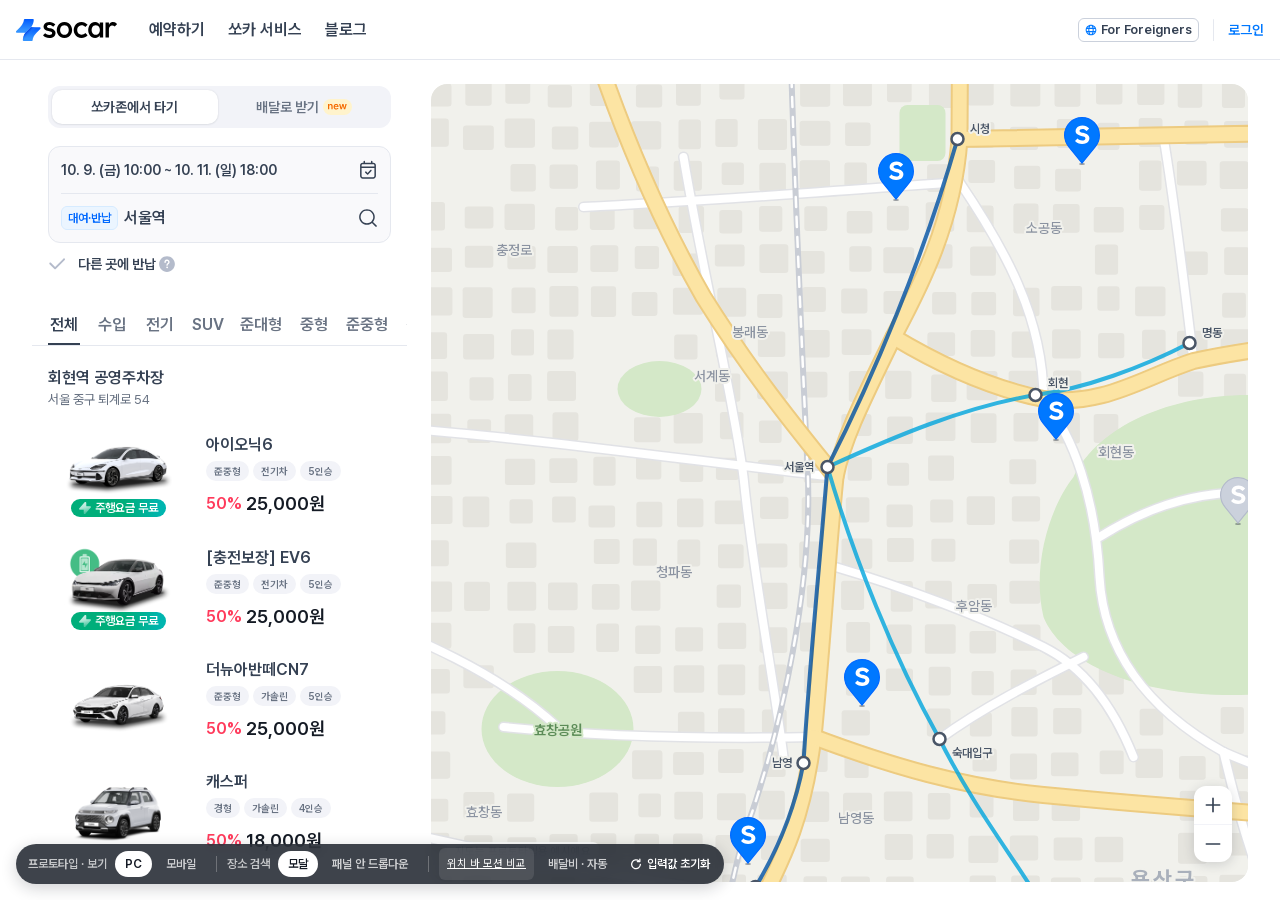
==== commit 2d00dacf: "Add location confirmation motion comparison prototype" ====
--- a/index.html
+++ b/index.html
@@ -479,10 +479,6 @@
 body.is-narrow .proto-opt .proto-opt__reset{width:28px;padding:4px 7px;font-size:0;gap:0}
 .maplink{flex:none;align-self:flex-start;display:inline-flex;align-items:center;gap:6px;margin:0 16px 4px;padding:2px 0;border-radius:6px;font-size:13px;font-weight:600;line-height:20px;color:var(--text-secondary)}
 .maplink:hover{color:var(--text-primary)}
-.suggest{display:block;width:100%;padding:16px 16px 0;background:#fff;text-align:left}
-.suggest:hover,.suggest:focus-visible{background:var(--gray-50)}
-.suggest__text{display:block;padding-bottom:16px;border-bottom:1px solid var(--border-weak);font-size:16px;font-weight:400;line-height:24px;color:var(--text-primary)}
-.suggest__text b{font-weight:600;color:var(--primary)}
 .sinput__clear{flex:none;display:flex;align-items:center;justify-content:center;width:22px;height:22px;border-radius:50%;color:var(--gray-400)}
 .sinput__clear:hover{color:var(--gray-600)}
 .sinput__clear[hidden],.sinput__icon[hidden]{display:none}
@@ -845,7 +841,7 @@
 .detail__rental-method:has(.detail__places-heading) .detail__place-note{color:#99A1B1;background:#EBF5FF}
 
 </style>
-<link rel="stylesheet" href="order.css?v=20261013-zone-7">
+<link rel="stylesheet" href="order.css?v=20261030-pinbar-motion">
 </head>
 <body>
 <svg class="defs" width="0" height="0" aria-hidden="true" focusable="false">
@@ -956,6 +952,12 @@
           <p class="map__caption">지도는 프로토타입용 예시예요</p>
         </div>
         <div class="pinbar" id="pinbar" hidden></div>
+        <section class="motion-review" id="motionReview" aria-label="위치 바 인터랙션 비교" hidden>
+          <header><strong>위치 바 인터랙션 비교</strong><a href="?" aria-label="인터랙션 비교 닫기">닫기</a></header>
+          <div class="motion-review__variants" role="group" aria-label="등장 방식"><button type="button" data-bar-motion="slide" aria-pressed="true">A · 위에서 내려오기</button><button type="button" data-bar-motion="fold" aria-pressed="false">B · 접혔다 펼쳐지기</button></div>
+          <div class="motion-review__playback"><label>재생 속도 <select id="barMotionSpeed"><option value="1">보통 · 420ms</option><option value="2">느리게 · 840ms</option></select></label><button type="button" id="replayBarMotion">다시 재생</button></div>
+          <p id="barMotionDescription" role="status">바 전체가 지도 위쪽에서 내려옵니다.</p>
+        </section>
       </section>
     </div>
   </main>
@@ -972,6 +974,7 @@
   <button type="button" data-searchui="modal" aria-pressed="true" data-pc-only>모달</button>
   <button type="button" data-searchui="dropdown" aria-pressed="false" data-pc-only>패널 안 드롭다운</button>
   <span class="proto-opt__sep"></span>
+  <a class="proto-motion-link" href="?motion=slide">위치 바 모션 비교</a>
   <button type="button" class="proto-opt__settings" id="protoFee" aria-haspopup="menu" aria-expanded="false">배달비 · 자동</button>
   <button type="button" class="proto-opt__reset" id="protoReset" title="모드·일시·배달/반납 위치·필터·최근 검색을 처음 상태로"><span id="protoResetIcon"></span>입력값 초기화</button>
 </div>
@@ -1648,6 +1651,61 @@
 }
 function syncHistoryForBar() { if (showBar()) pushLayer('edit'); else popLayer('edit'); }
 
+/* Motion proposals authored for comparison; Figma has no recorded keyframes. */
+let barMotion = new URLSearchParams(location.search).get('motion') === 'fold' ? 'fold' : 'slide';
+let barMotionSpeed = 1, activeBarAnimations = [];
+function cancelBarMotion() {
+  activeBarAnimations.forEach(a=>a.cancel()); activeBarAnimations=[];
+}
+function playBarMotion() {
+  const el=$('#pinbar');
+  cancelBarMotion();
+  el.classList.remove('is-enter');
+  if (el.hidden || reduce()) return;
+  const mobile=isMobile(), centered=mobile?'translateX(0)':'translateX(-50%)';
+  const duration=420*barMotionSpeed;
+  const options={duration,easing:'cubic-bezier(.22,1,.36,1)'};
+  if (barMotion==='slide') {
+    activeBarAnimations.push(el.animate([
+      {opacity:0,transform:centered+' translateY(-110px)'},
+      {opacity:1,transform:centered+' translateY(0)'}
+    ],options));
+  } else {
+    const height=el.offsetHeight, style=getComputedStyle(el), row=$('.pinbar__row',el);
+    activeBarAnimations.push(el.animate([
+      {height:'2px',paddingTop:'0px',paddingBottom:'0px',opacity:.4,overflow:'hidden'},
+      {height:height+'px',paddingTop:style.paddingTop,paddingBottom:style.paddingBottom,opacity:1,overflow:'hidden'}
+    ],options));
+    activeBarAnimations.push(row.animate([
+      {opacity:0,transform:'translateY(-8px)',offset:0},
+      {opacity:0,transform:'translateY(-8px)',offset:.15},
+      {opacity:1,transform:'translateY(0)',offset:1}
+    ],options));
+  }
+}
+function initBarMotionReview() {
+  if (!new URLSearchParams(location.search).has('motion')) return;
+  $('#motionReview').hidden=false;
+  const update=()=>{
+    $$('[data-bar-motion]').forEach(b=>b.setAttribute('aria-pressed',String(b.dataset.barMotion===barMotion)));
+    $('#barMotionDescription').textContent=reduce()?'기기의 동작 줄이기 설정에 따라 애니메이션을 생략합니다.':barMotion==='slide'?'바 전체가 지도 위쪽에서 내려옵니다.':'같은 위치에서 높이가 펼쳐지고 내용이 나타납니다.';
+    const url=new URL(location.href); url.searchParams.set('motion',barMotion); history.replaceState(history.state,'',url);
+  };
+  const replay=()=>{
+    if (!showBar()) {
+      setMode('delivery');
+      S.edit='del'; S.dirty=true; render();
+    }
+    playBarMotion();
+  };
+  $$('[data-bar-motion]').forEach(b=>b.addEventListener('click',()=>{barMotion=b.dataset.barMotion;update();replay();}));
+  $('#barMotionSpeed').addEventListener('change',e=>{barMotionSpeed=Number(e.target.value);replay();});
+  $('#replayBarMotion').addEventListener('click',replay);
+  setMode('delivery'); stopAnim(); hideIntro();
+  S.edit='del'; S.dirty=true; render(); update();
+  RM.addEventListener('change',()=>{update();cancelBarMotion();});
+}
+
 /* PC: 지도 상단 확정 바 / 모바일: 기존 하단 확정 시트 */
 function renderBar() {
   syncSheetForBar();
@@ -1655,7 +1713,7 @@
   const el = $('#pinbar'), show = showBar(), k = S.edit, wasHidden = el.hidden;
   el.hidden = !show;
   $('#map').classList.toggle('has-pinbar', show);
-  if (!show) { el.innerHTML = ''; el.dataset.key = ''; syncPinActive(); return; }
+  if (!show) { cancelBarMotion(); el.innerHTML = ''; el.dataset.key = ''; syncPinActive(); return; }
   const f = fieldOf(k), loading = f.loading, blocked = !!f.blocked;
   el.dataset.key = k;
   el.dataset.locationState = f.state;
@@ -1663,12 +1721,13 @@
   el.setAttribute('aria-label', `${NAMES[k]} 위치 확정`);
   const title = loading ? DOTS : esc(f.name);
   const sub = f.addr;
+  if (!wasHidden) cancelBarMotion();
   el.innerHTML = `<div class="pinbar__row">${tagHTML(k)}<div class="pinbar__body">` +
-    `<button type="button" class="pinbar__name" data-bar="search" aria-label="${esc(loading ? f.addr : f.name)}. 장소 검색"><span>${title}</span><img class="pinbar__search-icon" src="${isMobile()?'assets/icons/map-search-mobile.svg':'assets/icons/map-search.svg'}" alt="" width="${isMobile()?14:12}" height="${isMobile()?14:12}"></button>` +
+    `<button type="button" class="pinbar__name" data-bar="search" aria-label="${esc(loading ? f.addr : f.name)}. 장소 검색"><span>${title}</span><img class="pinbar__search-icon" src="assets/icons/map-search-mobile.svg" alt="" width="14" height="14"></button>` +
     `<p class="pinbar__addr${loading ? ' is-muted' : ''}">${esc(sub)}</p></div><div class="pinbar__actions">` +
     '<button type="button" class="btn btn--sm btn--outline" data-bar="cancel">취소</button>' +
     `<button type="button" class="btn btn--sm btn--primary" data-bar="confirm"${loading || blocked ? ' disabled' : ''}>${k === 'del' ? '여기로 받기' : '여기로 반납'}</button></div></div>`;
-  if (wasHidden && !reduce()) { el.classList.remove('is-enter'); void el.offsetWidth; el.classList.add('is-enter'); }
+  if (wasHidden) playBarMotion();
   $('#map').style.setProperty('--pinbar-height', el.offsetHeight + 'px');
   syncPinActive();
 }
@@ -2015,11 +2074,20 @@
   const chip = document.querySelector('.detail__request-chip');
   if (!chip) return;
   const input = document.getElementById('deliveryRequest');
-  const header = document.querySelector('.detail__mobile-header');
+  const mobile = isMobile();
+  const header = document.querySelector(mobile ? '.detail__mobile-header' : '.gnb');
+  const appBounds = document.getElementById('app').getBoundingClientRect();
+  const headerBounds = header && header.getBoundingClientRect();
+  if (headerBounds) chip.style.top = (headerBounds.bottom - appBounds.top + 12) + 'px';
+  if (mobile) chip.style.removeProperty('left');
+  else {
+    const column = document.querySelector('.detail__left').getBoundingClientRect();
+    chip.style.left = (column.left + column.width / 2 - appBounds.left) + 'px';
+  }
   const ready = detailState && detailState.account === 'ready';
-  const passed = input && header && document.querySelector('.detail__request').getBoundingClientRect().bottom < header.getBoundingClientRect().bottom;
+  const passed = input && headerBounds && document.querySelector('.detail__request').getBoundingClientRect().bottom < headerBounds.bottom;
   // Focus can remain on the empty input after scrolling away; it must not dismiss the reminder.
-  chip.hidden = !(ready && isMobile() && detailState.mode === 'delivery' && !detailState.requestSaved && !detailState.request.trim() && passed && !requestJumping && !detailDialog);
+  chip.hidden = !(ready && detailState.mode === 'delivery' && !detailState.requestSaved && !detailState.request.trim() && passed && !requestJumping && !detailDialog);
 }
 
 function jumpToDeliveryRequest() {
@@ -2342,16 +2410,37 @@
   updateRequestChip();
   persistDetailBooking();
 }
-function showDetailDialog(title, content) {
+function showDetailDialog(title, content, { className = '', actions = '' } = {}) {
   closeDetailDialog();
   const returnFocus = document.activeElement;
-  const root = document.createElement('div'); root.className = 'detail-dialog';
-  root.innerHTML = `<div class="detail-dialog__panel" role="dialog" aria-modal="true" aria-labelledby="detailDialogTitle"><h2 id="detailDialogTitle">${title}</h2>${content}<button type="button" class="btn btn--primary" data-dialog-close>확인</button></div>`;
+  const root = document.createElement('div'); root.className = 'detail-dialog' + (className ? ' ' + className : '');
+  root.innerHTML = `<div class="detail-dialog__panel" role="dialog" aria-modal="true" aria-labelledby="detailDialogTitle"><h2 id="detailDialogTitle">${title}</h2>${content}${actions || '<button type="button" class="btn btn--primary" data-dialog-close>확인</button>'}</div>`;
   $('#app').appendChild(root); detailDialog = { root, returnFocus };
   root.addEventListener('click', e => { if (e.target === root || e.target.closest('[data-dialog-close]')) closeDetailDialog(); });
   root.addEventListener('keydown', e => { if (e.key === 'Escape') { e.stopPropagation(); closeDetailDialog(); } if (e.key === 'Tab') { const nodes=$$('button,summary,input,select,textarea,a[href]',root).filter(el=>!el.disabled); const first=nodes[0],last=nodes[nodes.length-1]; if(e.shiftKey&&document.activeElement===first){e.preventDefault();last.focus();}else if(!e.shiftKey&&document.activeElement===last){e.preventDefault();first.focus();} } });
   $('#carDetail').inert = true; $('#detailMobilePay').inert = true; $('.gnb').inert = true; $('.proto-opt').inert = true;
   $('[data-dialog-close]',root).focus({preventScroll:true});
+}
+function showPaymentConfirmation() {
+  if (!detailReady()) return;
+  const d = detailState;
+  const insurance = INSURANCES.find(i => i.id === d.insurance);
+  const row = (label, value) => `<div class="payment-confirmation__row"><dt>${label}</dt><dd>${esc(value)}</dd></div>`;
+  const content = `<p class="payment-confirmation__message">결제 완료 전, 예약 정보를 확인하세요.</p><div class="payment-confirmation__information"><div class="payment-confirmation__vehicle"><strong>${esc(d.car.model)}</strong><img src="${CAR_PHOTOS[d.car.art]}" width="65.6" height="38.4" alt="${esc(d.car.model)}"></div><dl>${row('날짜 시간',d.date.label)}${row('대여 장소',d.rentalPlace.name)}${d.returnElsewhere ? row('반납 장소',d.returnPlace.name) : ''}${row('보장 보험',insurance.name+' 적용')}</dl></div><div class="payment-confirmation__amount"><span>결제 금액</span><strong>총 ${money(detailAmounts().total)}</strong></div>`;
+  showDetailDialog('결제를 진행합니다.', content, {
+    className:'detail-dialog--payment-confirmation',
+    actions:'<div class="payment-confirmation__actions"><button type="button" data-dialog-close>취소</button><button type="button" data-payment-confirm>결제하기</button></div>'
+  });
+  $('[data-payment-confirm]',detailDialog.root).addEventListener('click', () => {
+    // Prototype only: confirming never sends a payment or reservation request.
+    closeDetailDialog();
+    $('.payment-confirmation__notice')?.remove();
+    const notice = document.createElement('p');
+    notice.className='payment-confirmation__notice'; notice.setAttribute('role','status');
+    notice.textContent='예약 흐름을 확인했어요. 실제 예약·결제는 진행되지 않습니다.';
+    $('#app').appendChild(notice);
+    setTimeout(()=>notice.remove(),4000);
+  },{once:true});
 }
 function closeDetailDialog() {
   if (!detailDialog) return;
@@ -2431,7 +2520,7 @@
   }
   else if (action === 'agreement-jump') { const id = d.returnElsewhere && !d.oneWayAgreed ? '#detailOneWayAgreement' : d.car.fuel === '전기차' && !d.evAgreed ? '#detailEVAgreement' : '#detailAgreement'; $(id).scrollIntoView({behavior:reduce()?'auto':'smooth',block:'start'}); $('input',$(id)).focus({preventScroll:true}); }
   else if (action === 'pay' && d.account !== 'ready') { showDetailDialog(d.account==='guest'?'프로토타입 로그인':'면허·결제수단 등록', '<p>등록 완료 상태로 전환하여 예약 흐름을 계속 확인할 수 있어요.</p>'); $('[data-dialog-close]',detailDialog.root).textContent=d.account==='guest'?'로그인 완료':'등록 완료'; $('[data-dialog-close]',detailDialog.root).addEventListener('click',()=>setDetailAccount('ready'),{once:true}); }
-  else if (action === 'pay' && detailReady()) showDetailDialog('예약 내용을 확인했어요', `<p>${esc(d.car.model)} · ${esc(d.date.label)}</p><p>${esc(d.rentalPlace.name)} → ${esc(d.returnPlace.name)}</p><p>총 ${money(detailAmounts().total)}</p><p>프로토타입의 예약 흐름이 완료됐어요. 실제 예약이나 결제는 진행되지 않습니다.</p>`);
+  else if (action === 'pay' && detailReady()) showPaymentConfirmation();
 }
 function bindCarDetail() {
   const el = $('#carDetail');
@@ -2527,7 +2616,7 @@
   const title = searchTitle(k);
   return (withHead ? `<div class="sheet__head"><h2 class="sheet__title" id="sheetTitle">${title}</h2><button type="button" class="sheet__close" data-sheet="close" aria-label="닫기">${I.close}</button></div>` : '') +
     `<div class="sheet__search"><label class="sinput">${k==='ref'?'<span class="tag tag--del">대여</span>':tagHTML(k)}<input type="text" placeholder="주소 또는 건물 이름 검색" aria-label="${title}" autocomplete="off" spellcheck="false">` +
-    `<button type="button" class="sinput__clear" data-sheet="clearq" aria-label="입력 지우기" hidden>${I.xcircle}</button><span class="sinput__icon">${rentalIcon('rental-search18')}</span></label>` +
+    `<button type="button" class="sinput__clear" data-sheet="clearq" aria-label="입력 지우기" hidden><img src="assets/icons/search-result-clear.svg" width="18" height="18" alt=""></button><span class="sinput__icon">${rentalIcon('rental-search18')}</span></label>` +
     (k==='ref'?'<a class="search-jeju" href="https://www.socar.kr/jeju" target="_blank" rel="noopener noreferrer" aria-label="제주예약 (새 창)"><img src="assets/icons/search-jeju.svg" width="18" height="18" alt="" aria-hidden="true"><span>제주예약</span></a>':'') + `</div>` +
     `<div class="sheet__body${forDetail?'':' sheet__body--map'}" data-sheet-body></div>` +
     (forDetail ? '' : '<button type="button" class="maplink" data-sheet="map"><img src="assets/icons/map-line.svg" width="20" height="20" alt="" aria-hidden="true"><span>지도에서 찾기</span></button>');
@@ -2577,7 +2666,7 @@
       else if (!e.shiftKey && document.activeElement===last) { e.preventDefault(); first.focus(); }
     }
   });
-  input.addEventListener('input', () => { search.phase = input.value.trim() ? 'suggest' : 'recent'; drawSearch(); });
+  input.addEventListener('input', () => { search.phase = input.value.trim() ? 'results' : 'recent'; drawSearch(); });
   input.addEventListener('keydown', e => {
     if (e.key === 'Enter') {
       e.preventDefault();
@@ -2598,8 +2687,6 @@
       return;
     }
     if (t.closest('[data-sheet="clearq"]')) { e.preventDefault(); input.value = ''; search.phase = 'recent'; drawSearch(); input.focus(); return; }
-    const sug = t.closest('[data-suggest]');
-    if (sug) { input.value = sug.dataset.suggest; search.phase = 'results'; drawSearch(); input.focus(); return; }
     if (t.closest('[data-sheet="clear"]')) { S.recent = []; drawSearch(); input.focus(); return; }
     const del = t.closest('[data-del]');
     if (del) { S.recent = S.recent.filter(x => x !== del.dataset.del); drawSearch(); input.focus(); return; }
@@ -2627,17 +2714,9 @@
   if (!search) return;
   const body = $('[data-sheet-body]', search.sheet), q = search.input.value.trim();
   const clr = $('.sinput__clear', search.sheet), ico = $('.sinput__icon', search.sheet);
-  if (clr && ico) { clr.hidden = !(q && search.phase !== 'results'); ico.hidden = !clr.hidden; }
-  if (q && search.phase === 'suggest') {     // 입력 중: 추천 검색어
-    const nq = q.replace(/\s+/g, ''), anchor = searchAnchor();
-    const names = [...new Set(rankPlaces(nq, anchor).map(p => p.name).filter(n => n.replace(/\s+/g, '').includes(nq)))].slice(0, 10);
-    search.items = [];
-    body.innerHTML = names.length
-      ? names.map(n => { const i = n.indexOf(q); const hl = i < 0 ? esc(n) : esc(n.slice(0, i)) + `<b>${esc(n.slice(i, i + q.length))}</b>` + esc(n.slice(i + q.length)); return `<button type="button" class="suggest" data-suggest="${esc(n)}"><span class="suggest__text">${hl}</span></button>`; }).join('')
-      : `<p class="sheet__empty"><b>‘${esc(q)}’에 맞는 장소가 없어요</b>${search.detail?'다른 주소나 건물 이름으로 검색해주세요.':'지도에서 핀을 움직여 정할 수도 있어요'}</p>`;
-    return;
-  }
+  if (clr && ico) { clr.hidden = !q; ico.hidden = !clr.hidden; }
   if (!q) {
+    search.sheet.classList.remove('has-search-results');
     const items = S.recent.map(placeOf).filter(Boolean);
     search.items = [];
     body.innerHTML = (search.detail?'':searchFavoritesHTML()) + `<div class="sec-title"><p>최근 검색</p>${items.length ? '<button type="button" class="text-btn" data-sheet="clear">모두 삭제</button>' : ''}</div>` +
@@ -2649,11 +2728,16 @@
   }
   const nq = q.replace(/\s+/g, ''), anchor = searchAnchor();
   const list = rankPlaces(nq, anchor);
+  search.sheet.classList.toggle('has-search-results', !!q);
   search.items = list;
   body.innerHTML = list.length
-    ? `<div class="results">${list.map(p => `<div class="result" data-pick="${p.key}"><div class="result__text"><p class="result__name">${highlight(p.name, q)}</p><p class="result__addr">${esc(p.addr)}</p></div>` +
-      `<button type="button" class="btn btn--sm btn--outline" data-pick="${p.key}">선택</button></div>`).join('')}</div>`
-    : `<p class="sheet__empty"><b>‘${esc(q)}’에 맞는 장소가 없어요</b>${search.detail?'다른 주소나 건물 이름으로 검색해주세요.':'지도에서 핀을 움직여 정할 수도 있어요'}</p>`;
+    ? `<div class="results" aria-label="검색 결과">${list.map(p => {
+      // The prototype uses schematic map coordinates; replace this distance with API data in production.
+      const distance = (dist(p, anchor) * 3.5 / 1000).toFixed(1) + 'km';
+      const region = p.addr.split(' ').slice(0, 2).join(' ');
+      return `<button type="button" class="result" data-pick="${p.key}" aria-label="${esc(p.name)}. ${distance} · ${esc(region)}"><span class="result__text"><span class="result__line"><img src="assets/icons/search-result-${p.kind==='zone'?'zone':'pin'}.svg" width="18" height="18" alt=""><span class="result__name">${highlight(p.name, q)}</span></span><span class="result__addr">${distance} · ${esc(region)}</span></span><span class="result__divider"><img src="assets/icons/search-result-divider.svg" width="343" height="1" alt=""></span></button>`;
+    }).join('')}</div>`
+    : '<p class="sheet__empty sheet__empty--results" role="status">검색 결과가 없습니다.</p>';
 }
 function selectPlace(k, place) {
   if (search && search.detail) { selectDetailPlace(k,place); return; }
@@ -3311,6 +3395,7 @@
   $('#chips').innerHTML = CHIPS.map(c => `<button type="button" class="chip" data-chip="${c}" aria-pressed="false">${c}</button>`).join('');
   measure(); drawMap(); applyView(); render(); bind(); bindSheet(); bindCarDetail(); applyLayout();
   restoreCarDetailRoute();
+  initBarMotionReview();
 }
 init();
 })();
--- a/order.css
+++ b/order.css
@@ -9,7 +9,7 @@
 .detail__progress span{display:block;height:100%;width:0;border-radius:8px;background:#99ceff;transition:width .2s ease}
 .detail__tasks{display:grid;gap:4px;padding:16px 14px;border-radius:12px;background:var(--gray-50)}
 .detail__checklist button{color:var(--text-primary);font-weight:400}
-.detail__task-badge{padding:0;border:0;background:none;color:var(--text-disabled);font-size:13px;line-height:20px;font-weight:600}
+.detail__task-badge{padding:0;border:0;background:none;color:#ff8800;font-size:13px;line-height:20px;font-weight:600}
 .detail__task-state{gap:2px}
 .detail__checklist .is-done .detail__task-badge{border:0;background:none;color:var(--primary)}
 .detail__checklist .is-done .detail__task-label{color:var(--text-secondary)}
@@ -37,7 +37,7 @@
 .detail__request-chip[hidden]{display:none!important}
 .detail__request.is-guided{border-color:#99ceff;box-shadow:0 0 0 2px var(--blue-50)}
 .app.is-mobile .detail__mobile-header{position:sticky;top:0;z-index:36}
-.app.is-mobile .detail__request-chip:not([hidden]){display:flex}
+.detail__request-chip:not([hidden]){display:flex}
 .app.is-mobile .detail__mobile-cta{position:relative;padding-top:16px}
 .app.is-mobile .detail__wrap{padding-bottom:170px}
 .app.is-mobile .detail__amount-lock{font-size:13px}
@@ -212,3 +212,64 @@
 .app.is-mobile .accessory-panel__list{height:min(400px,calc(100dvh - 224px))}
 .accessory-product__info p{left:auto;right:0}
 @media(max-width:360px){.app.is-mobile .accessory-product__price{flex-wrap:wrap}.app.is-mobile .accessory-product__quantity{margin-left:auto}}
+
+/* Figma place search: typed input goes directly to selectable results. */
+.sheet.has-search-results .sheet__search{padding:8px 16px 14px}
+.sheet.has-search-results .sinput{box-shadow:inset 0 0 0 1px var(--border-weak)}
+.sheet.has-search-results .sinput:focus-within{box-shadow:inset 0 0 0 1px var(--blue-400)}
+.sheet.has-search-results .sinput input{color:var(--text-primary)}
+.sinput__clear{width:18px;height:18px}
+.sinput__clear img{flex:none}
+.results{gap:0;padding:12px 16px 40px}
+.result{display:flex;flex-direction:column;align-items:stretch;gap:16px;width:100%;padding:16px 16px 0;border-radius:0;background:var(--white);text-align:left}
+.result:hover,.result:focus-visible{background:var(--gray-50)}
+.result__text{gap:2px}
+.result__line{display:flex;align-items:center;gap:8px;min-width:0}
+.result__line img{flex:none}
+.result__name{min-width:0;color:var(--text-primary);overflow:hidden;text-overflow:ellipsis;white-space:nowrap}
+.result__addr{padding-left:26px;color:#697383}
+.result__divider{display:block;height:1px;overflow:hidden}
+.result__divider img{display:block}
+.sheet__empty--results{padding:80px 16px;color:var(--text-tertiary);font-size:16px;line-height:24px;font-weight:600}
+.app.is-mobile .results{padding:12px 0 40px}
+
+/* Payment confirmation alert, shared by PC and mobile. */
+.detail-dialog--payment-confirmation{background:rgba(0,0,0,.44)}
+.detail-dialog--payment-confirmation .detail-dialog__panel{width:300px;max-width:100%;max-height:calc(100dvh - 40px);padding:20px;border-radius:24px;box-shadow:none;overflow-y:auto}
+.detail-dialog--payment-confirmation h2{margin:0 0 8px;text-align:center;font-size:18px;line-height:26px;font-weight:600}
+.detail-dialog--payment-confirmation .payment-confirmation__message{margin:0 0 16px;color:#697383;text-align:center;font-size:14px;line-height:22px}
+.payment-confirmation__information{border-top:1px solid var(--border-weak);border-bottom:1px solid var(--border-weak);padding:2px 0 20px;display:grid;gap:16px}
+.payment-confirmation__vehicle{display:flex;align-items:center;justify-content:space-between;gap:16px;min-height:54.4px}
+.payment-confirmation__vehicle strong{font-size:16px;line-height:24px;font-weight:600;color:var(--text-strong)}
+.payment-confirmation__vehicle img{flex:none;object-fit:contain}
+.payment-confirmation__information dl{display:grid;gap:10px;margin:0}
+.payment-confirmation__row{display:grid;grid-template-columns:54px minmax(0,1fr);gap:18px;align-items:start}
+.payment-confirmation__row dt{padding:1px 4px;border:1px solid var(--gray-200);border-radius:4px;background:var(--gray-50);font-size:12px;font-weight:600;line-height:18px;color:#697383;white-space:nowrap}
+.payment-confirmation__row dd{margin:0;font-size:13px;line-height:20px;color:var(--text-primary);overflow-wrap:anywhere}
+.payment-confirmation__amount{display:flex;align-items:center;justify-content:space-between;gap:16px;margin-top:10px}
+.payment-confirmation__amount span{font-size:14px;line-height:22px;font-weight:600;color:var(--text-strong)}
+.payment-confirmation__amount strong{font-size:16px;line-height:24px;font-weight:600;color:var(--primary);white-space:nowrap}
+.payment-confirmation__actions{display:flex;gap:12px;margin-top:20px}
+.payment-confirmation__actions button{flex:1;min-width:0;min-height:56px;padding:14px 8px;border-radius:14px;background:var(--gray-100);color:var(--text-primary);text-align:center;font-size:16px;line-height:24px;font-weight:600}
+.payment-confirmation__actions [data-payment-confirm]{background:var(--primary);color:var(--white)}
+.payment-confirmation__actions [data-payment-confirm]:hover{background:var(--primary-strong)}
+.payment-confirmation__notice{position:absolute;z-index:81;bottom:140px;left:50%;transform:translateX(-50%);max-width:calc(100% - 32px);width:max-content;padding:12px 16px;border-radius:12px;background:var(--gray-900);color:var(--white);font-size:14px;line-height:22px;text-align:center}
+
+/* Location confirmation motion review, enabled by ?motion=slide or fold. */
+.app:not(.is-mobile) .pinbar{border:2px solid white;backdrop-filter:blur(20px);-webkit-backdrop-filter:blur(20px);box-shadow:0 2px 6px rgba(0,0,0,.15),0 4px 6px rgba(0,0,0,.04)}
+.motion-review[hidden]{display:none}
+.motion-review{position:absolute;z-index:26;bottom:32px;left:50%;transform:translateX(-50%);width:min(444px,calc(100% - 32px));padding:16px;border:1px solid var(--border);border-radius:16px;background:#fff;box-shadow:0 8px 24px #141a241a}
+.motion-review header{display:flex;align-items:center;justify-content:space-between;gap:12px;margin-bottom:12px}
+.motion-review header strong{font-size:14px;line-height:22px}
+.motion-review header a{font-size:12px;color:var(--text-secondary)}
+.motion-review__variants{display:flex;gap:6px;padding:4px;background:var(--gray-100);border-radius:10px}
+.motion-review__variants button{flex:1;min-width:0;padding:8px 4px;border-radius:7px;font-size:13px;line-height:20px;text-align:center;color:var(--text-secondary)}
+.motion-review__variants [aria-pressed=true]{background:white;color:var(--primary);font-weight:600;box-shadow:0 1px 4px #141a2414}
+.motion-review__playback{display:flex;align-items:center;justify-content:space-between;gap:8px;margin-top:12px}
+.motion-review__playback label{font-size:12px;color:var(--text-secondary)}
+.motion-review__playback select{padding:6px;border:1px solid var(--border);border-radius:6px;background:white;font:inherit;color:var(--text-primary)}
+.motion-review__playback button{padding:8px 12px;border-radius:8px;background:var(--primary);color:white;font-size:13px;font-weight:600}
+.motion-review p{font-size:12px;line-height:18px;color:var(--text-secondary);margin:10px 0 0}
+.proto-motion-link{padding:5px 8px;border-radius:6px;background:#ffffff18;color:white;font-size:11px;white-space:nowrap}
+.app.is-mobile .motion-review{top:16px;bottom:auto;z-index:26}
+@media(prefers-reduced-motion:reduce){.pinbar.is-enter{animation:none!important}}
